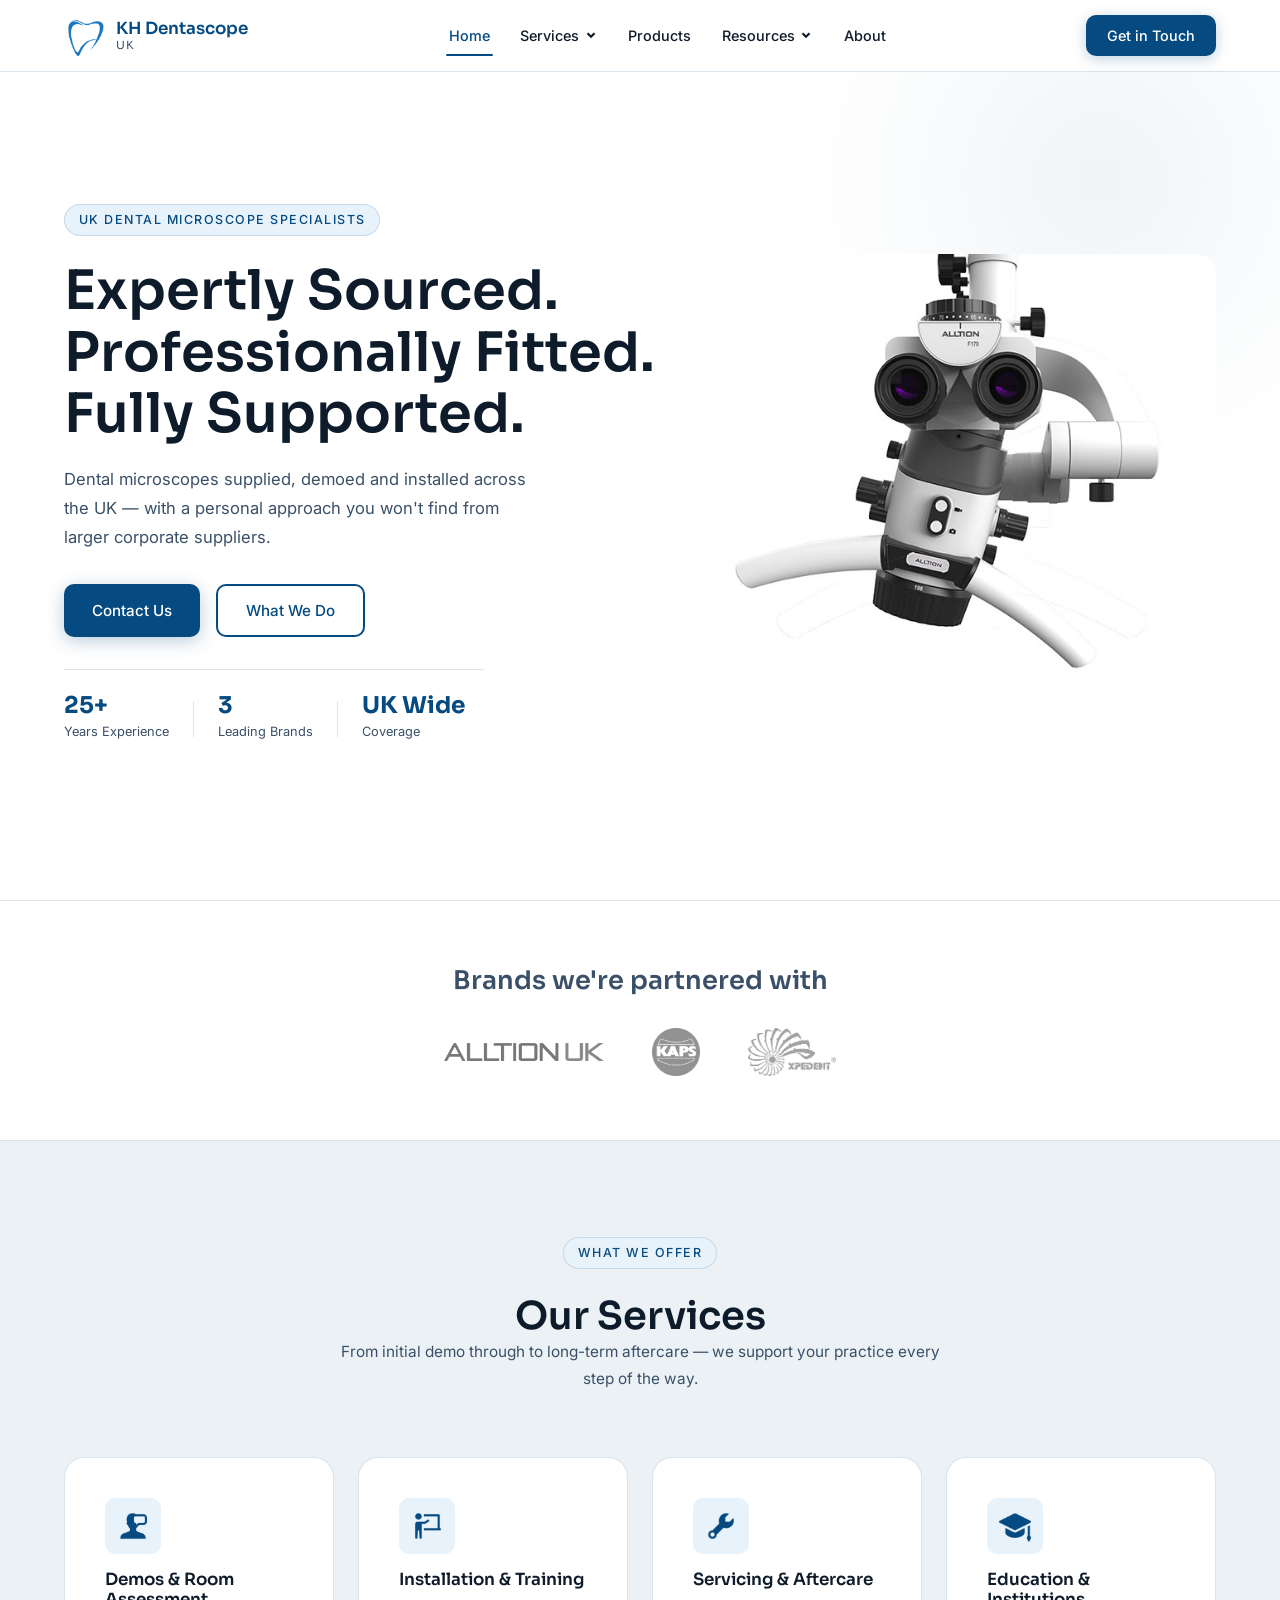
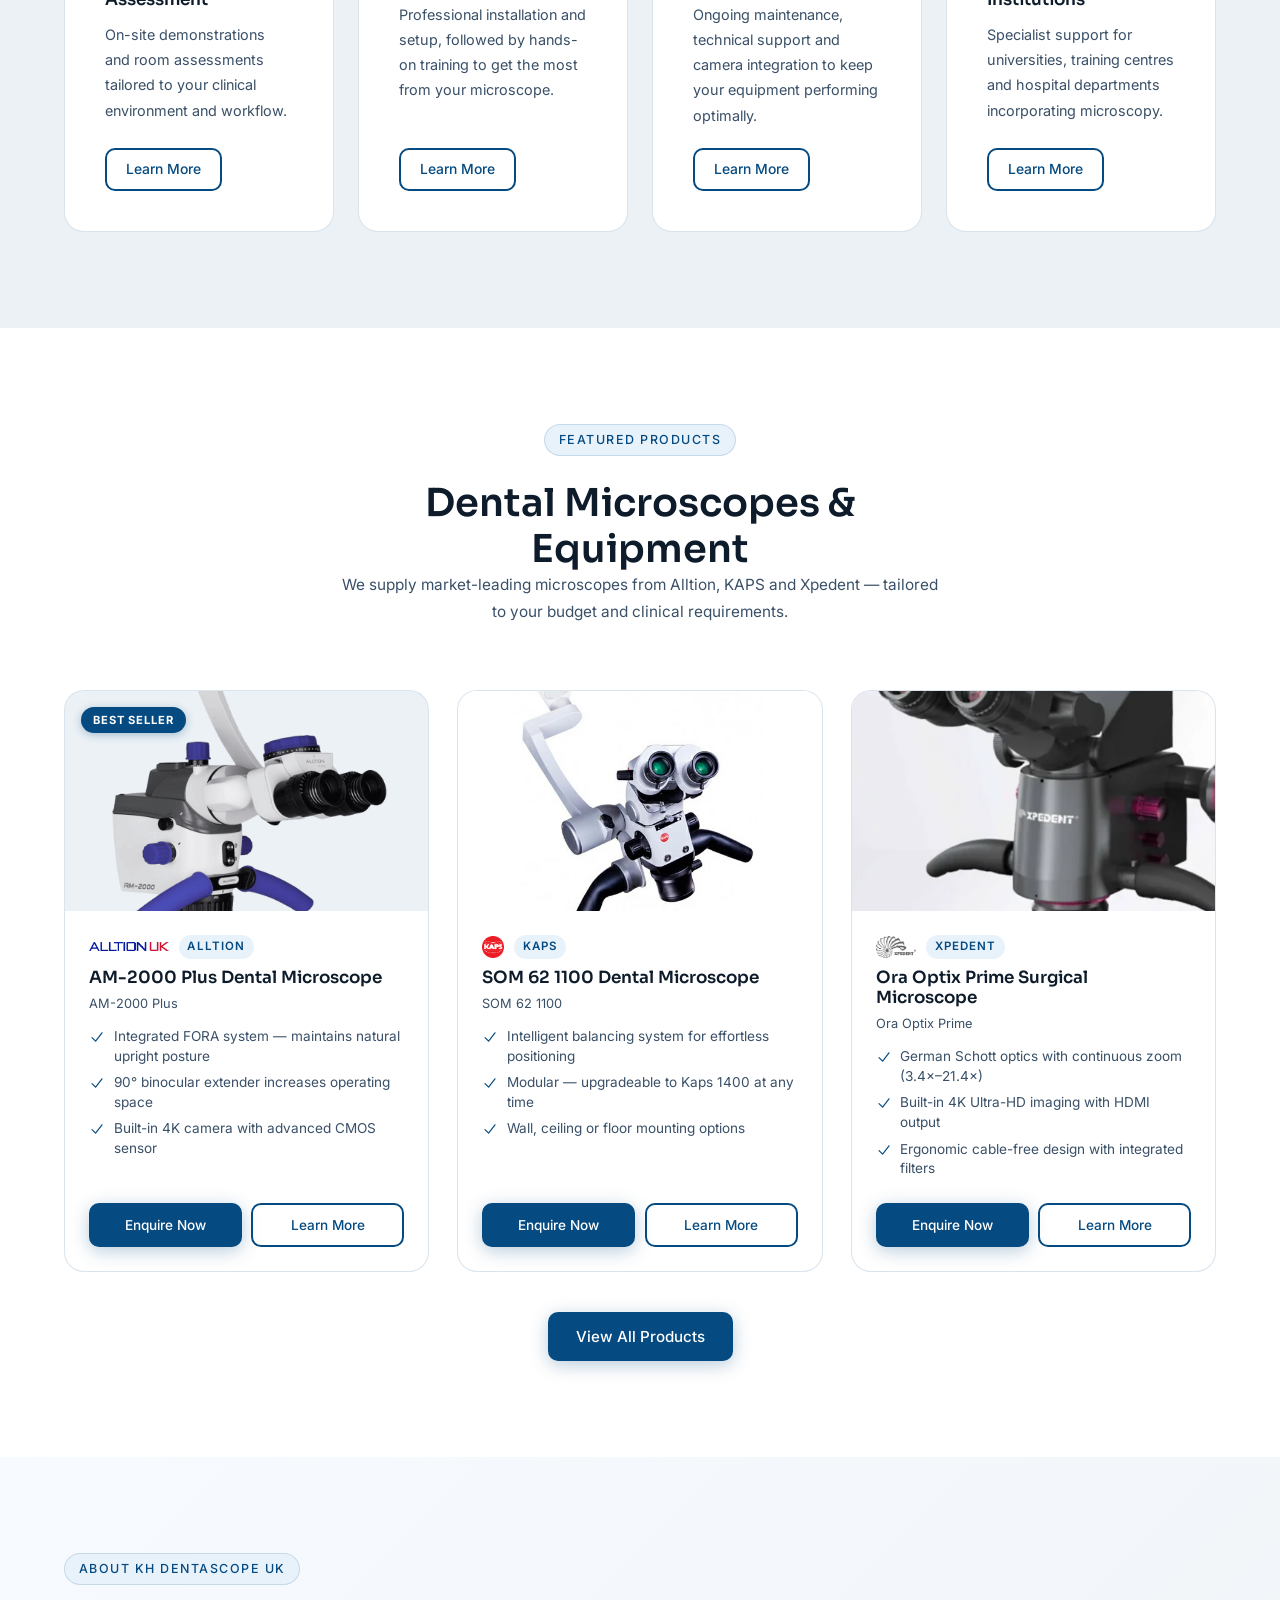
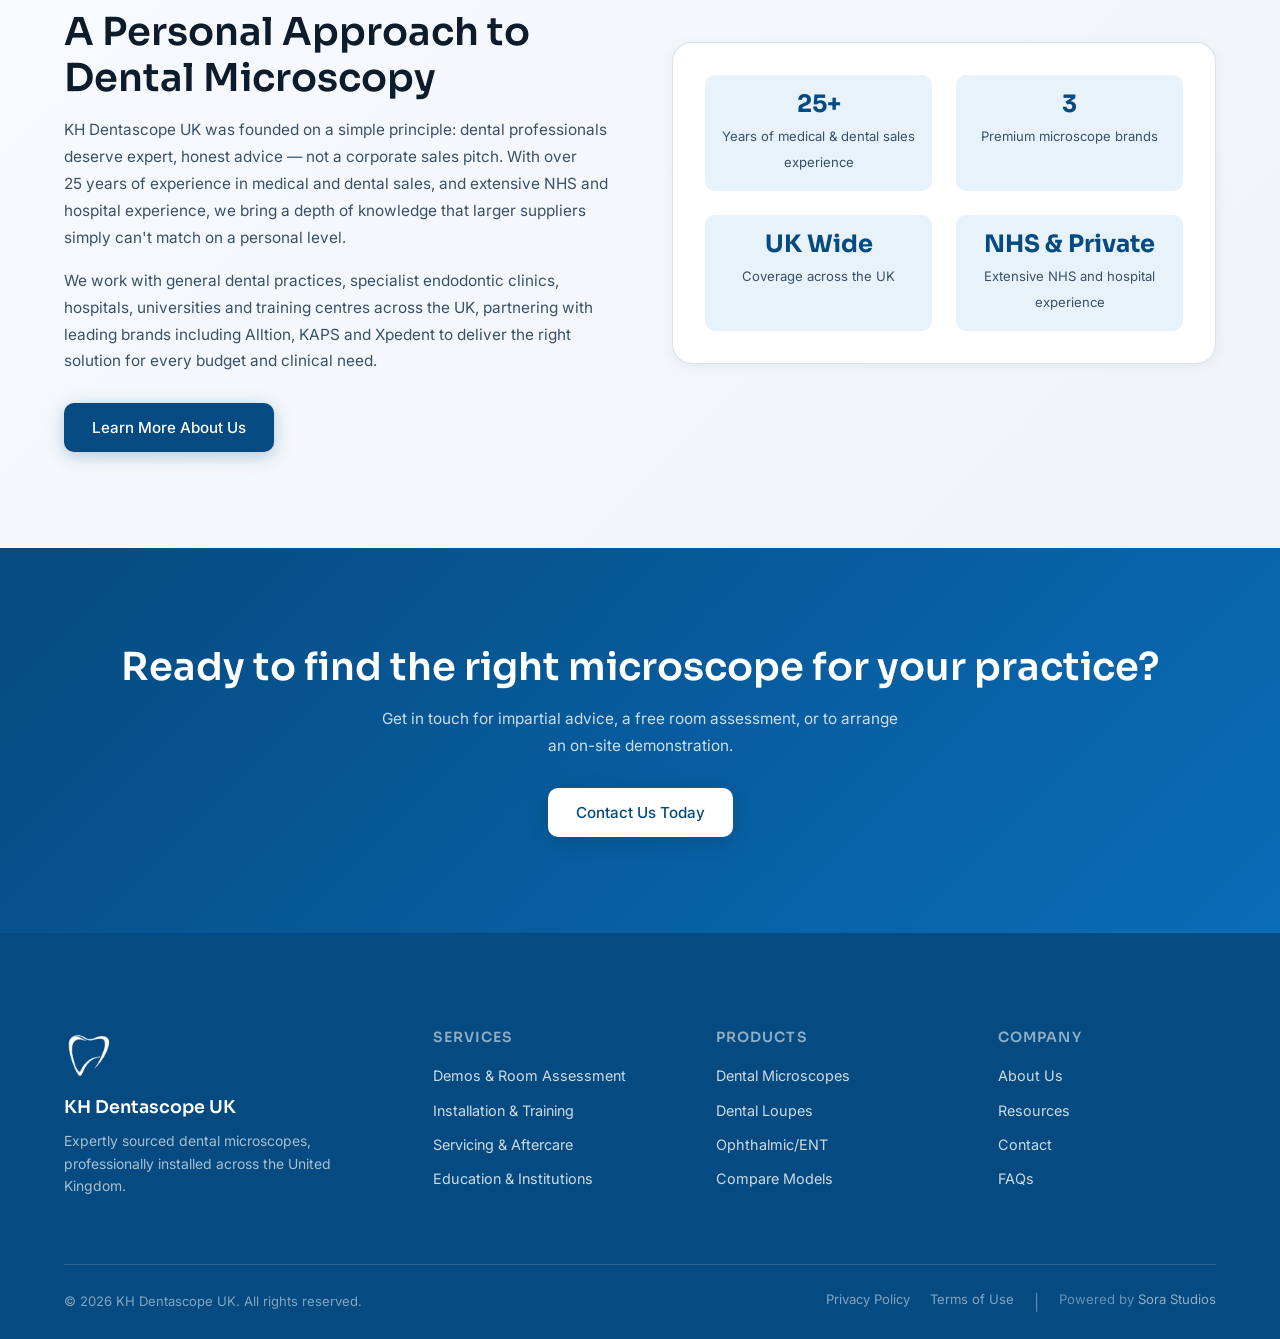
==== index.html @ 09d746b5 "same" ====
<!DOCTYPE html>
<html lang="en">
<head>
  <meta charset="UTF-8">
  <meta name="viewport" content="width=device-width, initial-scale=1.0">
  <title>KH Dentascope UK — Dental Microscope Specialists</title>
  <meta name="description" content="KH Dentascope UK supplies and installs dental microscopes across the UK. Expert sales, installation, training and aftercare for dental practices, hospitals and universities. 25+ years experience.">
  <meta name="keywords" content="dental microscope UK, dental microscope installation, Alltion microscope, Kaps microscope, Xpedent microscope, endodontic microscope, dental microscope supplier">
  <meta property="og:title" content="KH Dentascope UK — Dental Microscope Specialists">
  <meta property="og:description" content="Expertly sourced dental microscopes supplied, demoed and installed across the UK — with a personal approach you won't find from larger suppliers.">
  <meta property="og:type" content="website">
  <link rel="canonical" href="https://www.khdentascopeuk.co.uk/">
  <link rel="preconnect" href="https://fonts.googleapis.com">
  <link rel="preconnect" href="https://fonts.gstatic.com" crossorigin>
  <link rel="stylesheet" href="assets/css/global.css">
  <link rel="stylesheet" href="style.css">
  <!-- Structured Data -->
  <script type="application/ld+json">
  {
    "@context": "https://schema.org",
    "@type": "LocalBusiness",
    "name": "KH Dentascope UK",
    "description": "Dental microscope supplier and installer for dental practices, hospitals and universities across the UK.",
    "url": "https://www.khdentascopeuk.co.uk",
    "areaServed": "United Kingdom",
    "serviceType": ["Dental Equipment Sales", "Dental Microscope Installation", "Dental Equipment Training"]
  }
  </script>
</head>
<body>

  <!-- PRELOADER -->
  <div id="preloader" aria-hidden="true">
    <img src="Website Assets/tooth load screen.png"
         onerror="this.outerHTML='<div class=\'preloader-logo-fallback\'></div>'"
         class="preloader-logo" alt="Loading KH Dentascope UK">
    <span class="preloader-text">KH Dentascope UK</span>
  </div>

  <!-- NAV (built by JS) -->
  <header class="site-nav" id="site-nav" role="banner"></header>

  <main>

    <!-- ══ HERO ══════════════════════════════════════════════ -->
    <section class="hero" id="hero" aria-label="Hero">
      <div class="container hero-inner">

        <!-- Left: copy -->
        <div class="hero-copy fade-in">
          <span class="eyebrow">UK Dental Microscope Specialists</span>
          <h1 class="hero-h1">
            Expertly Sourced.<br>
            Professionally&nbsp;Fitted.<br>
            Fully Supported.
          </h1>
          <p class="hero-desc">
            Dental microscopes supplied, demoed and installed across the UK&nbsp;—
            with a personal approach you won't find from larger corporate suppliers.
          </p>
          <div class="hero-ctas">
            <a href="contact/index.html" class="btn btn-primary">Contact Us</a>
            <a href="#intro" class="btn btn-outline">What We Do</a>
          </div>
          <div class="hero-divider"></div>
          <ul class="hero-stats" aria-label="Key statistics">
            <li>
              <strong>25+</strong>
              <span>Years Experience</span>
            </li>
            <li class="stat-sep" aria-hidden="true"></li>
            <li>
              <strong>3</strong>
              <span>Leading Brands</span>
            </li>
            <li class="stat-sep" aria-hidden="true"></li>
            <li>
              <strong>UK Wide</strong>
              <span>Coverage</span>
            </li>
          </ul>
        </div>

        <!-- Right: image -->
        <div class="hero-image-wrap fade-in fade-in-delay-2">
          <img
          src="Website Assets/Products/am5000FORA1.jpg"
            onerror="this.parentElement.classList.add('hero-img-placeholder')"
            alt="Dental microscope installed in a dental surgery"
            class="hero-img"
            loading="eager">
        </div>

      </div>
    </section>

    <!-- ══ BRANDS ══════════════════════════════════════════════ -->
    <section class="brands-section section-pad-sm" aria-label="Brand partners">
      <div class="container text-center">
        <h2 class="brands-heading fade-in">Brands we're partnered with</h2>
        <div class="brands-logos fade-in fade-in-delay-1">
          <a href="https://www.alltion.uk/home" target="_blank" rel="noopener noreferrer">
            <img src="../Website Assets/Brand - Alltion UK.png"
                 onerror="this.parentElement.innerHTML+='<span class=\'brand-placeholder\'>Alltion UK</span>';this.style.display='none'"
                 alt="Alltion UK — dental microscope brand"
                 class="brand-logo">
          </a>
          <a href="https://kaps-international.com/en/" target="_blank" rel="noopener noreferrer">
            <img src="../Website Assets/Brand - KAPS.png"
                 onerror="this.parentElement.innerHTML+='<span class=\'brand-placeholder\'>KAPS</span>';this.style.display='none'"
                 alt="KAPS — dental microscope brand"
                 class="brand-logo">
          </a>
          <a href="https://www.xpedent.co.uk/" target="_blank" rel="noopener noreferrer">
            <img src="../Website Assets/Brand - Xpedent.png"
                 onerror="this.parentElement.innerHTML+='<span class=\'brand-placeholder\'>Xpedent</span>';this.style.display='none'"
                 alt="Xpedent — dental microscope brand"
                 class="brand-logo">
          </a>
        </div>
      </div>
    </section>

    <!-- ══ SERVICES ══════════════════════════════════════════ -->
    <section class="services-section section-pad" id="services" aria-labelledby="services-heading">
      <div class="container">
        <div class="text-center section-intro fade-in">
          <span class="eyebrow">What We Offer</span>
          <h2 id="services-heading">Our Services</h2>
          <p>From initial demo through to long-term aftercare — we support your practice every step of the way.</p>
        </div>
        <div class="services-grid">

          <div class="service-tile card fade-in fade-in-delay-1">
            <div class="service-icon-wrap">
              <img src="../Website Assets/Services Icon - Demos.png"
                   onerror="this.parentElement.innerHTML='<div class=\'icon-fallback\'>🔬</div>'"
                   alt="" aria-hidden="true" class="service-icon">
            </div>
            <h3>Demos &amp; Room Assessment</h3>
            <p>On-site demonstrations and room assessments tailored to your clinical environment and workflow.</p>
            <a href="services/index.html#demos" class="btn btn-outline btn-sm learn-more-link">Learn More</a>
          </div>

          <div class="service-tile card fade-in fade-in-delay-2">
            <div class="service-icon-wrap">
              <img src="../Website Assets/Services Icon - Training.png"
                   onerror="this.parentElement.innerHTML='<div class=\'icon-fallback\'>🎓</div>'"
                   alt="" aria-hidden="true" class="service-icon">
            </div>
            <h3>Installation &amp; Training</h3>
            <p>Professional installation and setup, followed by hands-on training to get the most from your microscope.</p>
            <a href="services/index.html#install" class="btn btn-outline btn-sm learn-more-link">Learn More</a>
          </div>

          <div class="service-tile card fade-in fade-in-delay-3">
            <div class="service-icon-wrap">
              <img src="../Website Assets/Services Icon - Servicing.png"
                   onerror="this.parentElement.innerHTML='<div class=\'icon-fallback\'>🔧</div>'"
                   alt="" aria-hidden="true" class="service-icon">
            </div>
            <h3>Servicing &amp; Aftercare</h3>
            <p>Ongoing maintenance, technical support and camera integration to keep your equipment performing optimally.</p>
            <a href="services/index.html#servicing" class="btn btn-outline btn-sm learn-more-link">Learn More</a>
          </div>

          <div class="service-tile card fade-in fade-in-delay-4">
            <div class="service-icon-wrap">
              <img src="../Website Assets/Services Icon - Education.png"
                   onerror="this.parentElement.innerHTML='<div class=\'icon-fallback\'>🏫</div>'"
                   alt="" aria-hidden="true" class="service-icon">
            </div>
            <h3>Education &amp; Institutions</h3>
            <p>Specialist support for universities, training centres and hospital departments incorporating microscopy.</p>
            <a href="services/index.html#education" class="btn btn-outline btn-sm learn-more-link">Learn More</a>
          </div>

        </div>
      </div>
    </section>

    <!-- ══ PRODUCTS SHOWCASE ══════════════════════════════════ -->
    <section class="products-section section-pad" id="products" aria-labelledby="products-heading">
      <div class="container">
        <div class="text-center section-intro fade-in">
          <span class="eyebrow">Featured Products</span>
          <h2 id="products-heading">Dental Microscopes &amp; Equipment</h2>
          <p>We supply market-leading microscopes from Alltion, KAPS and Xpedent — tailored to your budget and clinical requirements.</p>
        </div>
        <div class="products-grid">

          <article class="product-card fade-in fade-in-delay-1">
            <span class="product-card-badge">Best Seller</span>
            <div class="product-tile-img-wrap" style="height:220px;">
              <img src="../Website Assets/Products/am2000plus product image.png"
                   onerror="this.parentElement.innerHTML='<div class=\'product-tile-img-placeholder\'><span>Image Coming Soon</span></div>'"
                   alt="AM-2000 Plus Dental Microscope"
                   class="product-tile-img">
            </div>
            <div class="product-card-body">
              <div class="product-card-brand-row">
                <img src="../Website Assets/Brand - Alltion UK.png" onerror="this.style.display='none'" alt="Alltion UK" class="product-card-brand-logo">
                <span class="product-card-brand-badge">Alltion</span>
              </div>
              <h3>AM-2000 Plus Dental Microscope</h3>
              <span class="product-card-model">AM-2000 Plus</span>
              <ul class="product-card-features">
                <li>Integrated FORA system — maintains natural upright posture</li>
                <li>90° binocular extender increases operating space</li>
                <li>Built-in 4K camera with advanced CMOS sensor</li>
              </ul>
              <div class="product-card-ctas">
                <a href="contact/index.html?enquiry_type=product&message=I would like to know more information and pricing regarding AM-2000 Plus Dental Microscope" class="btn btn-primary btn-sm" style="justify-content:center;">Enquire Now</a>
                  <a href="products/index.html?open=am2000-plus" class="btn btn-outline btn-sm" style="justify-content:center;">Learn More</a>
              </div>
            </div>
          </article>

          <article class="product-card fade-in fade-in-delay-2">
            <div class="product-tile-img-wrap" style="height:220px;">
              <img src="../Website Assets/Products/KAPS SOM 621100 Product Image.jpg"
                   onerror="this.parentElement.innerHTML='<div class=\'product-tile-img-placeholder\'><span>Image Coming Soon</span></div>'"
                   alt="SOM 62 1100 Dental Microscope"
                   class="product-tile-img">
            </div>
            <div class="product-card-body">
              <div class="product-card-brand-row">
                <img src="../Website Assets/Brand - KAPS.png" onerror="this.style.display='none'" alt="Kaps" class="product-card-brand-logo">
                <span class="product-card-brand-badge">Kaps</span>
              </div>
              <h3>SOM 62 1100 Dental Microscope</h3>
              <span class="product-card-model">SOM 62 1100</span>
              <ul class="product-card-features">
                <li>Intelligent balancing system for effortless positioning</li>
                <li>Modular — upgradeable to Kaps 1400 at any time</li>
                <li>Wall, ceiling or floor mounting options</li>
              </ul>
              <div class="product-card-ctas">
                <a href="contact/index.html?enquiry_type=product&message=I would like to know more information and pricing regarding SOM 62 1100 Dental Microscope" class="btn btn-primary btn-sm" style="justify-content:center;">Enquire Now</a>
                <a href="products/index.html?open=kaps-som62-1100" class="btn btn-outline btn-sm" style="justify-content:center;">Learn More</a>
              </div>
            </div>
          </article>

          <article class="product-card fade-in fade-in-delay-3">
            <div class="product-tile-img-wrap" style="height:220px;">
              <img src="../Website Assets/Products/Ora Optix Prime prodcut Image.png" onerror="this.parentElement.innerHTML='<div class=\'product-tile-img-placeholder\'><span>Image Coming Soon</span></div>'" alt="Ora Optix Prime Surgical Microscope" class="product-tile-img">
            </div>
            <div class="product-card-body">
              <div class="product-card-brand-row">
                <img src="../Website Assets/Brand - Xpedent.png" onerror="this.style.display='none'" alt="Xpedent" class="product-card-brand-logo">
                <span class="product-card-brand-badge">Xpedent</span>
              </div>
              <h3>Ora Optix Prime Surgical Microscope</h3>
              <span class="product-card-model">Ora Optix Prime</span>
              <ul class="product-card-features">
                <li>German Schott optics with continuous zoom (3.4×–21.4×)</li>
                <li>Built-in 4K Ultra-HD imaging with HDMI output</li>
                <li>Ergonomic cable-free design with integrated filters</li>
              </ul>
              <div class="product-card-ctas">
                <a href="contact/index.html?enquiry_type=product&message=I would like to know more information and pricing regarding Ora Optix Prime Surgical Microscope" class="btn btn-primary btn-sm" style="justify-content:center;">Enquire Now</a>
                <a href="products/index.html?open=ora-optix-prime" class="btn btn-outline btn-sm" style="justify-content:center;">Learn More</a>
              </div>
            </div>
          </article>

        </div>
        <div class="text-center" style="margin-top:2.5rem;">
          <a href="products/index.html" class="btn btn-primary fade-in">View All Products</a>
        </div>
      </div>
    </section>

    <!-- ══ ABOUT INTRO ════════════════════════════════════════ -->
    <section class="about-section section-pad" id="intro" aria-labelledby="about-heading">
      <div class="container about-inner">
        <div class="about-copy fade-in">
          <span class="eyebrow">About KH Dentascope UK</span>
          <h2 id="about-heading">A Personal Approach to Dental Microscopy</h2>
          <p>
            KH Dentascope UK was founded on a simple principle: dental professionals deserve expert, honest advice — not a corporate sales pitch. With over 25&nbsp;years of experience in medical and dental sales, and extensive NHS and hospital experience, we bring a depth of knowledge that larger suppliers simply can't match on a personal level.
          </p>
          <p style="margin-top:1rem;">
            We work with general dental practices, specialist endodontic clinics, hospitals, universities and training centres across the UK, partnering with leading brands including Alltion, KAPS and Xpedent to deliver the right solution for every budget and clinical need.
          </p>
          <a href="about/index.html" class="btn btn-primary" style="margin-top:1.75rem;">Learn More About Us</a>
        </div>
        <div class="about-visual fade-in fade-in-delay-2">
          <div class="about-stats-block">
            <div class="about-stat">
              <strong>25+</strong>
              <span>Years of medical &amp; dental sales experience</span>
            </div>
            <div class="about-stat">
              <strong>3</strong>
              <span>Premium microscope brands</span>
            </div>
            <div class="about-stat">
              <strong>UK Wide</strong>
              <span>Coverage across the UK</span>
            </div>
            <div class="about-stat">
              <strong>NHS &amp; Private</strong>
              <span>Extensive NHS and hospital experience</span>
            </div>
          </div>
        </div>
      </div>
    </section>

    <!-- ══ CTA BANNER ════════════════════════════════════════ -->
    <section class="cta-banner section-pad" aria-label="Call to action">
      <div class="container text-center fade-in">
        <h2>Ready to find the right microscope for your practice?</h2>
        <p style="margin:1rem auto;max-width:520px;color:rgba(255,255,255,0.8);">
          Get in touch for impartial advice, a free room assessment, or to arrange an on-site demonstration.
        </p>
        <a href="contact/index.html" class="btn" style="background:#fff;color:var(--colour-primary);margin-top:0.75rem;box-shadow:0 4px 20px rgba(0,0,0,0.15);">
          Contact Us Today
        </a>
      </div>
    </section>

  </main>

  <!-- FOOTER (built by JS) -->
  <footer class="site-footer" id="site-footer" role="contentinfo"></footer>

  <script src="assets/js/global.js"></script>
  <script src="script.js"></script>
</body>
</html>
---- assets/css/global.css ----
/* ============================================================
   KH DENTASCOPE UK — GLOBAL STYLESHEET
   Edit variables here to update across ALL pages instantly
   ============================================================ */

/* ── GOOGLE FONTS ─────────────────────────────────────────── */
@import url('https://fonts.googleapis.com/css2?family=Sora:wght@400;600;700&family=Inter:wght@300;400;500;600&display=swap');

/* ── DESIGN TOKENS ────────────────────────────────────────── */
:root {
  /* Brand Colours */
  --colour-primary:        #054A80;
  --colour-primary-75:     rgba(5, 74, 128, 0.75);
  --colour-primary-20:     rgba(5, 74, 128, 0.20);
  --colour-secondary:      #41749D;
  --colour-secondary-20:   rgba(65, 116, 157, 0.20);
  --colour-bg-white:       #ffffff;
  --colour-bg-tinted:      rgba(65, 116, 157, 0.10);
  --colour-text-dark:      #0d1b2a;
  --colour-text-mid:       #3a5068;
  --colour-text-light:     #ffffff;
  --colour-border:         rgba(5, 74, 128, 0.15);
  --colour-accent:         #e8f2fb;

  /* Typography */
  --font-heading:          'Sora', sans-serif;
  --font-body:             'Inter', sans-serif;
  --fw-heading:            600;
  --fw-bold:               700;
  --fw-regular:            400;
  --fw-medium:             500;

  /* Spacing */
  --space-xs:   0.5rem;
  --space-sm:   1rem;
  --space-md:   1.5rem;
  --space-lg:   2.5rem;
  --space-xl:   4rem;
  --space-2xl:  6rem;

  /* Layout */
  --container-max:   1200px;
  --container-pad:   1.5rem;
  --nav-height:      72px;
  --border-radius:   10px;
  --border-radius-lg: 20px;
  --shadow-sm:       0 2px 12px rgba(5,74,128,0.08);
  --shadow-md:       0 6px 28px rgba(5,74,128,0.14);
  --shadow-lg:       0 16px 48px rgba(5,74,128,0.18);

  /* Transitions */
  --transition:       0.28s cubic-bezier(0.4,0,0.2,1);
  --transition-fast:  0.16s ease;

  /* ── NAV LABELS (change here → updates everywhere) ──────── */
  --nav-home:            "Home";
  --nav-services:        "Services";
  --nav-products:        "Products";
  --nav-resources:       "Resources";
  --nav-about:           "About";
  --nav-cta:             "Get in Touch";

  /* Services dropdown */
  --nav-s-demos:         "Demos & Room Assessment";
  --nav-s-install:       "Installation & Training";
  --nav-s-servicing:     "Servicing & Aftercare";
  --nav-s-education:     "Education & Institutions";

  /* Products dropdown */
  --nav-p-microscopes:   "Dental Microscopes";
  --nav-p-loupes:        "Dental Loupes";
  --nav-p-ophthalmic:    "Ophthalmic/ENT Microscopes";
  --nav-p-compare:       "Compare Models";

  /* Resources dropdown */
  --nav-r-brochures:     "Brochures & Spec Sheets";
  --nav-r-faqs:          "FAQs";
  --nav-r-guides:        "Guides";
}

/* ── RESET & BASE ─────────────────────────────────────────── */
*, *::before, *::after { box-sizing: border-box; margin: 0; padding: 0; }
html { scroll-behavior: smooth; font-size: 16px; }
body {
  font-family: var(--font-body);
  font-weight: var(--fw-regular);
  color: var(--colour-text-dark);
  background: var(--colour-bg-white);
  line-height: 1.65;
  -webkit-font-smoothing: antialiased;
}
img { max-width: 100%; height: auto; display: block; }
a { text-decoration: none; color: inherit; }
ul { list-style: none; }
button { cursor: pointer; border: none; background: none; font-family: inherit; }

/* ── TYPOGRAPHY ───────────────────────────────────────────── */
h1,h2,h3,h4,h5,h6 {
  font-family: var(--font-heading);
  font-weight: var(--fw-heading);
  line-height: 1.2;
  color: var(--colour-text-dark);
}
h1 { font-size: clamp(2rem, 4.5vw, 3.25rem); }
h2 { font-size: clamp(1.6rem, 3vw, 2.4rem); }
h3 { font-size: clamp(1.15rem, 2vw, 1.5rem); }
h4 { font-size: 1.1rem; }
p  { font-size: clamp(0.93rem, 1.2vw, 1.05rem); color: var(--colour-text-mid); line-height: 1.75; }

/* ── LAYOUT UTILS ─────────────────────────────────────────── */
.container {
  max-width: var(--container-max);
  margin: 0 auto;
  padding: 0 var(--container-pad);
}
.section-pad { padding: var(--space-2xl) 0; }
.section-pad-sm { padding: var(--space-xl) 0; }
.text-center { text-align: center; }
.eyebrow {
  display: inline-block;
  font-family: var(--font-body);
  font-weight: var(--fw-medium);
  font-size: 0.78rem;
  letter-spacing: 0.12em;
  text-transform: uppercase;
  color: var(--colour-primary);
  background: var(--colour-accent);
  border: 1px solid var(--colour-border);
  padding: 0.3rem 0.85rem;
  border-radius: 100px;
  margin-bottom: var(--space-md);
}
.section-intro {
  max-width: 600px;
  margin: 0 auto var(--space-xl);
}

/* ── BUTTONS ──────────────────────────────────────────────── */
.btn {
  display: inline-flex;
  align-items: center;
  gap: 0.5rem;
  font-family: var(--font-body);
  font-weight: var(--fw-medium);
  font-size: 0.95rem;
  padding: 0.75rem 1.75rem;
  border-radius: var(--border-radius);
  transition: var(--transition);
  text-decoration: none;
}
.btn-primary {
  background: var(--colour-primary);
  color: #fff;
  box-shadow: 0 4px 18px rgba(5,74,128,0.28);
}
.btn-primary:hover {
  background: #043d6b;
  transform: translateY(-2px);
  box-shadow: 0 8px 28px rgba(5,74,128,0.36);
}
.btn-outline {
  border: 2px solid var(--colour-primary);
  color: var(--colour-primary);
  background: transparent;
}
.btn-outline:hover {
  background: var(--colour-primary);
  color: #fff;
  transform: translateY(-2px);
}
.btn-sm {
  font-size: 0.87rem;
  padding: 0.5rem 1.2rem;
}

/* ── DIVIDER ──────────────────────────────────────────────── */
.divider {
  height: 1px;
  background: var(--colour-border);
  margin: var(--space-md) 0;
}

/* ── PRELOADER ────────────────────────────────────────────── */
#preloader {
  position: fixed;
  inset: 0;
  background: var(--colour-bg-white);
  display: flex;
  flex-direction: column;
  align-items: center;
  justify-content: center;
  z-index: 9999;
  transition: opacity 0.5s ease, visibility 0.5s ease;
}
#preloader.hidden { opacity: 0; visibility: hidden; pointer-events: none; }
.preloader-logo {
  width: 100px;
  height: 100px;
  animation: preloaderPulse 1s ease-in-out infinite alternate;
}
.preloader-text {
  margin-top: 1rem;
  font-family: var(--font-heading);
  font-weight: var(--fw-heading);
  font-size: 1.1rem;
  color: var(--colour-primary);
  letter-spacing: 0.05em;
}
@keyframes preloaderPulse {
  from { transform: scale(0.92); opacity: 0.7; }
  to   { transform: scale(1.05); opacity: 1; }
}

/* ── NAVIGATION ───────────────────────────────────────────── */
.site-nav {
  position: fixed;
  top: 0; left: 0; right: 0;
  height: var(--nav-height);
  background: rgba(255,255,255,0.97);
  backdrop-filter: blur(12px);
  border-bottom: 1px solid var(--colour-border);
  z-index: 1000;
  transition: box-shadow var(--transition);
}
.site-nav.scrolled { box-shadow: var(--shadow-md); }
.nav-inner {
  display: flex;
  align-items: center;
  justify-content: space-between;
  height: 100%;
  max-width: var(--container-max);
  margin: 0 auto;
  padding: 0 var(--container-pad);
}
.nav-logo {
  display: flex;
  align-items: center;
  gap: 0.65rem;
  text-decoration: none;
}
.nav-logo img {
  height: 42px;
  width: auto;
}
.nav-logo-text {
  font-family: var(--font-heading);
  font-weight: var(--fw-heading);
  font-size: 1.05rem;
  color: var(--colour-primary);
  line-height: 1.2;
}
.nav-logo-text span {
  display: block;
  font-size: 0.7rem;
  font-weight: var(--fw-regular);
  color: var(--colour-text-mid);
  letter-spacing: 0.08em;
  text-transform: uppercase;
}
.nav-menu {
  display: flex;
  align-items: center;
  gap: var(--space-md);
}
.nav-item {
  position: relative;
}
.nav-link {
  font-family: var(--font-body);
  font-weight: var(--fw-medium);
  font-size: 0.9rem;
  color: var(--colour-text-dark);
  padding: 0.4rem 0.2rem;
  display: flex;
  align-items: center;
  gap: 0.3rem;
  transition: color var(--transition-fast);
  cursor: pointer;
  white-space: nowrap;
}
.nav-link:hover, .nav-link.active { color: var(--colour-primary); }
.nav-link svg { width: 14px; height: 14px; transition: transform var(--transition-fast); }
.nav-item:hover .nav-link svg { transform: rotate(180deg); }
.nav-link::after {
  content: '';
  position: absolute;
  bottom: -2px; left: 0;
  height: 2px; width: 0;
  background: var(--colour-primary);
  transition: width var(--transition);
  border-radius: 2px;
}
.nav-link:hover::after, .nav-link.active::after { width: 100%; }

/* Dropdown */
.nav-dropdown {
  position: absolute;
  top: 100%;
  left: 50%;
  transform: translateX(-50%) translateY(-8px);
  background: #fff;
  border: 1px solid var(--colour-border);
  border-radius: var(--border-radius);
  box-shadow: var(--shadow-lg);
  min-width: 230px;
  padding: 0.5rem 0;
  margin-top: 8px;
  opacity: 0;
  visibility: hidden;
  transition: opacity var(--transition), transform var(--transition), visibility var(--transition);
  pointer-events: none;
}
.nav-item::after {
  content: '';
  position: absolute;
  bottom: -8px;
  left: 0;
  right: 0;
  height: 8px;
}
.nav-item:hover .nav-dropdown,
.nav-item:focus-within .nav-dropdown {
  opacity: 1;
  visibility: visible;
  transform: translateX(-50%) translateY(0);
  pointer-events: auto;
}
.nav-dropdown a {
  display: block;
  padding: 0.6rem 1.2rem;
  font-size: 0.88rem;
  color: var(--colour-text-dark);
  font-weight: var(--fw-regular);
  transition: background var(--transition-fast), color var(--transition-fast);
  white-space: nowrap;
}
.nav-dropdown a:hover {
  background: var(--colour-accent);
  color: var(--colour-primary);
}

/* Nav CTA */
.nav-cta {
  background: var(--colour-primary);
  color: #fff !important;
  padding: 0.55rem 1.3rem;
  border-radius: var(--border-radius);
  font-size: 0.9rem;
  font-weight: var(--fw-medium);
  transition: var(--transition);
  box-shadow: 0 3px 14px rgba(5,74,128,0.25);
}
.nav-cta:hover {
  background: #043d6b;
  transform: translateY(-1px);
  box-shadow: 0 6px 22px rgba(5,74,128,0.32);
  color: #fff !important;
}
.nav-cta::after { display: none !important; }

/* Hamburger */
.nav-hamburger {
  display: none;
  flex-direction: column;
  gap: 5px;
  padding: 0.4rem;
  cursor: pointer;
}
.nav-hamburger span {
  display: block;
  height: 2px;
  width: 24px;
  background: var(--colour-primary);
  border-radius: 2px;
  transition: var(--transition);
}
.nav-hamburger.open span:nth-child(1) { transform: translateY(7px) rotate(45deg); }
.nav-hamburger.open span:nth-child(2) { opacity: 0; }
.nav-hamburger.open span:nth-child(3) { transform: translateY(-7px) rotate(-45deg); }

/* Mobile nav */
.nav-mobile-overlay {
  display: none;
  position: fixed;
  top: var(--nav-height); left: 0; right: 0; bottom: 0;
  background: rgba(0,0,0,0.35);
  z-index: 998;
}
.nav-mobile-overlay.open { display: block; }
.nav-mobile-drawer {
  display: none;
  position: fixed;
  top: var(--nav-height); right: 0;
  width: min(320px, 90vw);
  height: calc(100vh - var(--nav-height));
  background: #fff;
  box-shadow: var(--shadow-lg);
  overflow-y: auto;
  z-index: 999;
  padding: 1.5rem 0 2rem;
  transform: translateX(100%);
  transition: transform 0.35s cubic-bezier(0.4,0,0.2,1);
}
.nav-mobile-drawer.open { display: block; transform: translateX(0); }
.mobile-nav-link {
  display: block;
  padding: 0.75rem 1.5rem;
  font-size: 0.95rem;
  font-weight: var(--fw-medium);
  color: var(--colour-text-dark);
  border-bottom: 1px solid rgba(5,74,128,0.08);
  transition: color var(--transition-fast), background var(--transition-fast);
}
.mobile-nav-link:hover { color: var(--colour-primary); background: var(--colour-accent); }
.mobile-nav-section { padding: 0.4rem 1.5rem 0.2rem; }
.mobile-nav-section-label {
  font-size: 0.7rem;
  font-weight: 600;
  letter-spacing: 0.12em;
  text-transform: uppercase;
  color: var(--colour-secondary);
  display: block;
  margin-bottom: 0.3rem;
}
.mobile-nav-sub a {
  display: block;
  padding: 0.5rem 1.5rem 0.5rem 2rem;
  font-size: 0.88rem;
  color: var(--colour-text-mid);
  border-bottom: 1px solid rgba(5,74,128,0.05);
  transition: color var(--transition-fast);
}
.mobile-nav-sub a:hover { color: var(--colour-primary); }
.mobile-nav-cta {
  margin: 1.25rem 1.5rem 0;
  display: block;
  text-align: center;
}

/* ── FOOTER ───────────────────────────────────────────────── */
.site-footer {
  background: var(--colour-primary);
  color: rgba(255,255,255,0.85);
  padding: var(--space-2xl) 0 var(--space-md);
}
.footer-grid {
  display: grid;
  grid-template-columns: 1.4fr 1fr 1fr 1fr;
  gap: var(--space-xl);
  padding-bottom: var(--space-xl);
  border-bottom: 1px solid rgba(255,255,255,0.15);
}
.footer-brand-logo {
  height: 48px;
  width: auto;
  margin-bottom: var(--space-sm);
  filter: brightness(0) invert(1);
}
.footer-brand-name {
  font-family: var(--font-heading);
  font-weight: var(--fw-heading);
  font-size: 1.1rem;
  color: #fff;
  margin-bottom: 0.5rem;
}
.footer-brand-tagline {
  font-size: 0.87rem;
  color: rgba(255,255,255,0.65);
  line-height: 1.6;
}
.footer-col h4 {
  font-family: var(--font-heading);
  font-weight: var(--fw-heading);
  font-size: 0.88rem;
  letter-spacing: 0.08em;
  text-transform: uppercase;
  color: rgba(255,255,255,0.55);
  margin-bottom: 1rem;
}
.footer-col ul li { margin-bottom: 0.5rem; }
.footer-col ul li a {
  font-size: 0.9rem;
  color: rgba(255,255,255,0.8);
  transition: color var(--transition-fast);
}
.footer-col ul li a:hover { color: #fff; }
.footer-bottom {
  display: flex;
  align-items: center;
  justify-content: space-between;
  padding-top: var(--space-md);
  flex-wrap: wrap;
  gap: 0.75rem;
}
.footer-copy {
  font-size: 0.82rem;
  color: rgba(255,255,255,0.5);
}
.footer-legal {
  display: flex;
  gap: 1.25rem;
}
.footer-legal a {
  font-size: 0.82rem;
  color: rgba(255,255,255,0.5);
  transition: color var(--transition-fast);
}
.footer-legal a:hover { color: rgba(255,255,255,0.85); }

/* ── PAGE HEADER ──────────────────────────────────────────── */
.page-header {
  padding: calc(var(--nav-height) + var(--space-xl)) 0 var(--space-xl);
  background: linear-gradient(135deg, var(--colour-primary) 0%, #0a6db8 100%);
  color: #fff;
  text-align: center;
}
.page-header .eyebrow {
  background: rgba(255,255,255,0.18);
  border-color: rgba(255,255,255,0.3);
  color: rgba(255,255,255,0.9);
}
.page-header h1 { color: #fff; margin-bottom: 0.75rem; }
.page-header p { color: rgba(255,255,255,0.75); max-width: 580px; margin: 0 auto; }

/* ── PAGE BODY OFFSET ─────────────────────────────────────── */
.page-content { padding-top: var(--nav-height); }

/* ── CARDS ────────────────────────────────────────────────── */
.card {
  background: #fff;
  border: 1px solid var(--colour-border);
  border-radius: var(--border-radius-lg);
  padding: var(--space-lg);
  transition: transform var(--transition), box-shadow var(--transition);
}
.card:hover {
  transform: translateY(-6px);
  box-shadow: var(--shadow-md);
}

/* ── FADE-IN ANIMATION (triggered by JS) ─────────────────── */
.fade-in { opacity: 0; transform: translateY(24px); transition: opacity 0.6s ease, transform 0.6s ease; }
.fade-in.visible { opacity: 1; transform: translateY(0); }
.fade-in-delay-1 { transition-delay: 0.1s; }
.fade-in-delay-2 { transition-delay: 0.2s; }
.fade-in-delay-3 { transition-delay: 0.3s; }
.fade-in-delay-4 { transition-delay: 0.4s; }

/* ── PLACEHOLDER IMAGES ───────────────────────────────────── */
.img-placeholder {
  background: var(--colour-bg-tinted);
  border: 2px dashed var(--colour-border);
  display: flex;
  align-items: center;
  justify-content: center;
  font-size: 0.8rem;
  font-family: var(--font-body);
  color: var(--colour-text-mid);
  border-radius: var(--border-radius);
}

/* ── RESPONSIVE ───────────────────────────────────────────── */
@media (max-width: 1024px) {
  .footer-grid { grid-template-columns: 1fr 1fr; gap: var(--space-lg); }
}
@media (max-width: 768px) {
  .nav-menu { display: none; }
  .nav-hamburger { display: flex; }
  .footer-grid { grid-template-columns: 1fr; gap: var(--space-lg); }
  .footer-bottom { flex-direction: column; text-align: center; }
}
---- style.css ----
/* ============================================================
   KH DENTASCOPE UK — HOME PAGE STYLES
   ============================================================ */

/* ── HERO ──────────────────────────────────────────────────── */
.hero {
  min-height: 100svh;
  display: flex;
  align-items: center;
  padding-top: var(--nav-height);
  background: transparent;
  overflow: hidden;
  position: relative;
}
.hero::before {
  content: '';
  position: absolute;
  top: -120px; right: -120px;
  width: 600px; height: 600px;
  background: radial-gradient(circle, rgba(5,74,128,0.06) 0%, transparent 70%);
  pointer-events: none;
}
.hero-inner {
  display: grid;
  grid-template-columns: 1fr 1fr;
  gap: var(--space-xl);
  align-items: center;
  padding-top: var(--space-lg);
  padding-bottom: var(--space-xl);
}
.hero-copy { z-index: 1; }
.hero-h1 {
  margin-bottom: 1.25rem;
  font-size: clamp(2.2rem, 4.5vw, 3.4rem);
  line-height: 1.13;
  color: var(--colour-text-dark);
}
.hero-desc {
  font-size: clamp(1rem, 1.3vw, 1.12rem);
  color: var(--colour-text-mid);
  max-width: 480px;
  margin-bottom: 2rem;
}
.hero-ctas {
  display: flex;
  gap: 1rem;
  flex-wrap: wrap;
  margin-bottom: 2rem;
}
.hero-divider {
  height: 1px;
  background: var(--colour-border);
  margin-bottom: 1.5rem;
  max-width: 420px;
}
.hero-stats {
  display: flex;
  align-items: center;
  gap: 1.5rem;
  flex-wrap: wrap;
}
.hero-stats li { text-align: left; }
.hero-stats strong {
  display: block;
  font-family: var(--font-heading);
  font-weight: var(--fw-bold);
  font-size: 1.45rem;
  color: var(--colour-primary);
  line-height: 1;
}
.hero-stats span {
  font-size: 0.8rem;
  color: var(--colour-text-mid);
}
.stat-sep {
  width: 1px;
  height: 36px;
  background: var(--colour-border);
}

/* Hero image */
.hero-image-wrap {
  position: relative;
  border-radius: var(--border-radius-lg);
  overflow: hidden;
  background: transparent;
}
.hero-img {
  width: 100%;
  height: 100%;
  object-fit: contain;
  border-radius: 0;
  display: block;
  min-height: 440px;
  mix-blend-mode: multiply;
}
.hero-img-placeholder {
  min-height: 440px;
  border-radius: var(--border-radius-lg);
  border-bottom-left-radius: 140px;
  background: var(--colour-bg-tinted);
  border: 2px dashed var(--colour-border);
  display: flex;
  align-items: center;
  justify-content: center;
}
.hero-img-placeholder::after {
  content: 'Hero Image';
  font-family: var(--font-body);
  font-size: 0.9rem;
  color: var(--colour-text-mid);
}

/* ── BRANDS ────────────────────────────────────────────────── */
.brands-section {
  background: var(--colour-bg-white);
  border-top: 1px solid var(--colour-border);
  border-bottom: 1px solid var(--colour-border);
}
.brands-heading {
  font-size: clamp(1.2rem, 2vw, 1.6rem);
  margin-bottom: 2rem;
  color: var(--colour-text-mid);
  font-weight: var(--fw-heading);
}
.brands-logos {
  display: flex;
  align-items: center;
  justify-content: center;
  gap: 3rem;
  flex-wrap: wrap;
}
.brand-logo {
  height: 48px;
  width: auto;
  max-width: 160px;
  object-fit: contain;
  filter: grayscale(1) opacity(0.6);
  transition: filter var(--transition);
}
.brand-logo:hover { filter: grayscale(0) opacity(1); }
.brand-placeholder {
  font-family: var(--font-heading);
  font-weight: var(--fw-heading);
  font-size: 1.2rem;
  color: var(--colour-primary-75);
  border: 2px dashed var(--colour-border);
  padding: 0.6rem 2rem;
  border-radius: var(--border-radius);
}

/* ── SERVICES ───────────────────────────────────────────────── */
.services-section { background: var(--colour-bg-tinted); }
.services-grid {
  display: grid;
  grid-template-columns: repeat(4, 1fr);
  gap: 1.5rem;
}
.service-tile {
  display: flex;
  flex-direction: column;
  gap: 0.75rem;
  text-align: left;
}
.service-icon-wrap {
  width: 56px; height: 56px;
  background: var(--colour-accent);
  border-radius: var(--border-radius);
  display: flex;
  align-items: center;
  justify-content: center;
  margin-bottom: 0.25rem;
}
.service-icon {
  width: 32px; height: 32px;
  object-fit: contain;
}
.icon-fallback { font-size: 1.6rem; }
.service-tile h3 { font-size: 1.05rem; }
.service-tile p { font-size: 0.9rem; flex: 1; }
.learn-more-link { margin-top: 0.5rem; align-self: flex-start; }

/* ── PRODUCTS ───────────────────────────────────────────────── */
.products-section { background: var(--colour-bg-white); }
.products-grid {
  display: grid;
  grid-template-columns: repeat(3, 1fr);
  gap: 1.75rem;
  align-items: stretch;
}
.product-card {
  border: 1px solid var(--colour-border);
  border-radius: var(--border-radius-lg);
  overflow: hidden;
  background: #fff;
  transition: transform var(--transition), box-shadow var(--transition);
  display: flex;
  flex-direction: column;
  position: relative;
}
.product-card:hover {
  transform: translateY(-5px);
  box-shadow: var(--shadow-md);
}
.product-card-badge {
  position: absolute;
  top: 1rem; left: 1rem;
  font-size: 0.7rem;
  font-weight: 700;
  letter-spacing: 0.08em;
  text-transform: uppercase;
  background: var(--colour-primary);
  color: #fff;
  padding: 0.25rem 0.75rem;
  border-radius: 100px;
  z-index: 2;
  box-shadow: 0 2px 8px rgba(5,74,128,0.3);
}
.product-tile-img-wrap {
  width: 100%;
  height: 220px;
  overflow: hidden;
  background: var(--colour-bg-tinted);
  flex-shrink: 0;
}
.product-tile-img {
  width: 100%;
  height: 100%;
  object-fit: cover;
  display: block;
}
.product-tile-img-placeholder {
  width: 100%;
  height: 220px;
  display: flex;
  align-items: center;
  justify-content: center;
  font-size: 0.82rem;
  color: var(--colour-text-mid);
  background: var(--colour-bg-tinted);
  border-bottom: 2px dashed var(--colour-border);
}
.product-card-body {
  padding: 1.5rem;
  display: flex;
  flex-direction: column;
  gap: 0.5rem;
  flex: 1;
}
.product-card-brand-row {
  display: flex;
  align-items: center;
  gap: 0.6rem;
  margin-bottom: 0.1rem;
}
.product-card-brand-row img {
  height: 22px;
  width: auto;
  max-width: 80px;
  object-fit: contain;
}
.product-card-brand-badge {
  font-size: 0.72rem;
  font-weight: 600;
  letter-spacing: 0.1em;
  text-transform: uppercase;
  color: var(--colour-primary);
  background: var(--colour-accent);
  padding: 0.15rem 0.55rem;
  border-radius: 100px;
}
.product-card h3 {
  font-size: 1.05rem;
  margin-bottom: 0;
}
.product-card-model {
  font-size: 0.8rem;
  color: var(--colour-text-mid);
  margin-top: -0.2rem;
}
.product-card-features {
  list-style: none;
  display: flex;
  flex-direction: column;
  gap: 0.42rem;
  margin: 0.3rem 0 0.5rem;
  flex: 1;
  padding: 0;
}
.product-card-features li {
  display: flex;
  align-items: flex-start;
  gap: 0.55rem;
  font-size: 0.85rem;
  color: var(--colour-text-mid);
  line-height: 1.45;
}
.product-card-features li::before {
  content: '';
  display: block;
  width: 16px;
  height: 16px;
  min-width: 16px;
  background: var(--colour-primary);
  mask-image: url("data:image/svg+xml,%3Csvg xmlns='http://www.w3.org/2000/svg' viewBox='0 0 20 20' fill='currentColor'%3E%3Cpath fill-rule='evenodd' d='M16.704 4.153a.75.75 0 01.143 1.052l-8 10.5a.75.75 0 01-1.127.075l-4.5-4.5a.75.75 0 011.06-1.06l3.894 3.893 7.48-9.817a.75.75 0 011.05-.143z' clip-rule='evenodd'/%3E%3C/svg%3E");
  mask-size: contain;
  mask-repeat: no-repeat;
  margin-top: 2px;
}
.product-card-ctas {
  display: grid;
  grid-template-columns: 1fr 1fr;
  gap: 0.6rem;
  margin-top: 0.5rem;
}
.product-card-ctas .btn {
  font-size: 0.85rem;
  padding: 0.55rem 0.75rem;
  justify-content: center;
  text-align: center;
}

/* ── ABOUT ──────────────────────────────────────────────────── */
.about-section {
  background: linear-gradient(135deg, #f7fbff 0%, rgba(65,116,157,0.08) 100%);
}
.about-inner {
  display: grid;
  grid-template-columns: 1fr 1fr;
  gap: var(--space-xl);
  align-items: center;
}
.about-copy h2 { margin-bottom: 1rem; }
.about-stats-block {
  background: #fff;
  border: 1px solid var(--colour-border);
  border-radius: var(--border-radius-lg);
  padding: 2rem;
  box-shadow: var(--shadow-sm);
  display: grid;
  grid-template-columns: 1fr 1fr;
  gap: 1.5rem;
}
.about-stat {
  padding: 1rem;
  background: var(--colour-accent);
  border-radius: var(--border-radius);
  text-align: center;
}
.about-stat strong {
  display: block;
  font-family: var(--font-heading);
  font-weight: var(--fw-bold);
  font-size: 1.5rem;
  color: var(--colour-primary);
  line-height: 1.1;
  margin-bottom: 0.3rem;
}
.about-stat span { font-size: 0.82rem; color: var(--colour-text-mid); }

/* ── CTA BANNER ─────────────────────────────────────────────── */
.cta-banner {
  background: linear-gradient(135deg, var(--colour-primary) 0%, #0a6db8 100%);
  color: #fff;
}
.cta-banner h2 { color: #fff; }

/* ── RESPONSIVE ─────────────────────────────────────────────── */
@media (max-width: 1024px) {
  .services-grid { grid-template-columns: repeat(2, 1fr); }
  .products-grid { grid-template-columns: repeat(2, 1fr); }
}
@media (max-width: 768px) {
  .hero-inner { grid-template-columns: 1fr; }
  .hero-image-wrap { order: -1; max-height: 320px; }
  .hero-img { min-height: 260px; border-bottom-left-radius: 80px; }
  .about-inner { grid-template-columns: 1fr; }
  .about-stats-block { grid-template-columns: 1fr 1fr; }
}
@media (max-width: 540px) {
  .services-grid { grid-template-columns: 1fr; }
  .products-grid { grid-template-columns: 1fr; }
  .hero-ctas { flex-direction: column; }
  .brands-logos { gap: 1.5rem; }
  .about-stats-block { grid-template-columns: 1fr; }
  .hero-stats { gap: 1rem; }
}
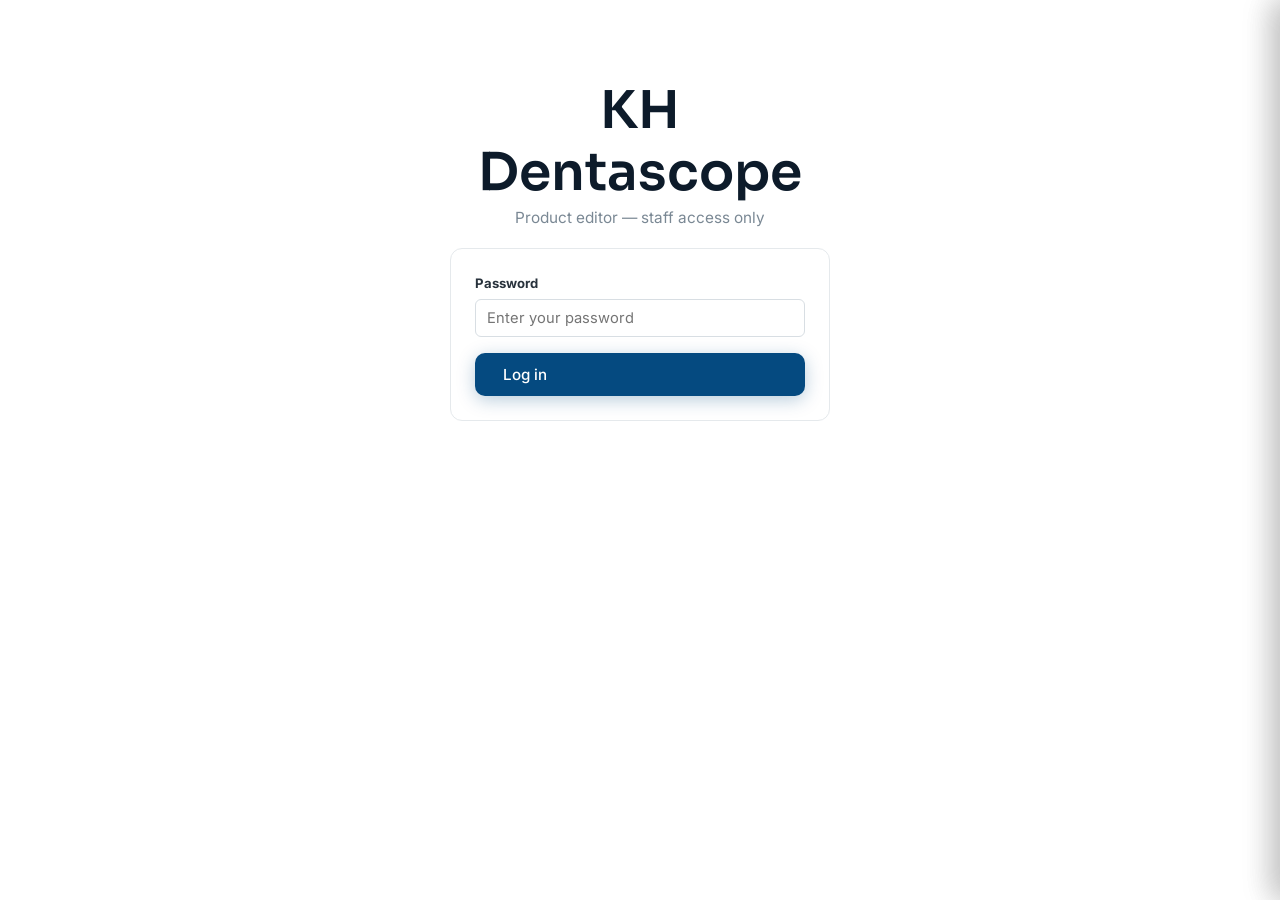
==== commit b583b216: "Add files via upload" ====
--- a/index.html
+++ b/index.html
@@ -1,333 +1,957 @@
 <!DOCTYPE html>
 <html lang="en">
 <head>
-  <meta charset="UTF-8">
-  <meta name="viewport" content="width=device-width, initial-scale=1.0">
-  <title>KH Dentascope UK — Dental Microscope Specialists</title>
-  <meta name="description" content="KH Dentascope UK supplies and installs dental microscopes across the UK. Expert sales, installation, training and aftercare for dental practices, hospitals and universities. 25+ years experience.">
-  <meta name="keywords" content="dental microscope UK, dental microscope installation, Alltion microscope, Kaps microscope, Xpedent microscope, endodontic microscope, dental microscope supplier">
-  <meta property="og:title" content="KH Dentascope UK — Dental Microscope Specialists">
-  <meta property="og:description" content="Expertly sourced dental microscopes supplied, demoed and installed across the UK — with a personal approach you won't find from larger suppliers.">
-  <meta property="og:type" content="website">
-  <link rel="canonical" href="https://www.khdentascopeuk.co.uk/">
-  <link rel="preconnect" href="https://fonts.googleapis.com">
-  <link rel="preconnect" href="https://fonts.gstatic.com" crossorigin>
-  <link rel="stylesheet" href="assets/css/global.css">
-  <link rel="stylesheet" href="style.css">
-  <!-- Structured Data -->
-  <script type="application/ld+json">
-  {
-    "@context": "https://schema.org",
-    "@type": "LocalBusiness",
-    "name": "KH Dentascope UK",
-    "description": "Dental microscope supplier and installer for dental practices, hospitals and universities across the UK.",
-    "url": "https://www.khdentascopeuk.co.uk",
-    "areaServed": "United Kingdom",
-    "serviceType": ["Dental Equipment Sales", "Dental Microscope Installation", "Dental Equipment Training"]
-  }
-  </script>
+<meta charset="UTF-8">
+<meta name="viewport" content="width=device-width, initial-scale=1.0">
+<title>Edit Products — KH Dentascope UK</title>
+<meta name="robots" content="noindex, nofollow">
+<link rel="preconnect" href="https://fonts.googleapis.com">
+<link rel="preconnect" href="https://fonts.gstatic.com" crossorigin>
+<!-- Reuses the real site stylesheets so this looks exactly like the live page -->
+<link rel="stylesheet" href="../assets/css/global.css">
+<link rel="stylesheet" href="../products/style.css">
+
+<style>
+  /* ===== Styles specific to the EDIT TOOL only (not on the live site) ===== */
+  .edit-topbar{
+    position:sticky;top:0;z-index:40;
+    background:#fff;border-bottom:1px solid rgba(0,0,0,.08);
+    padding:.9rem 1.5rem;display:flex;align-items:center;justify-content:space-between;
+    box-shadow:0 2px 10px rgba(0,0,0,.04);
+  }
+  .edit-topbar-title{display:flex;align-items:center;gap:.6rem;}
+  .edit-topbar-title strong{font-size:1.05rem;}
+  .edit-topbar-title span.tag{
+    background:#fdf1e3;color:#a05a00;font-size:.7rem;font-weight:700;
+    padding:.2rem .55rem;border-radius:5px;letter-spacing:.02em;
+  }
+  .edit-topbar-actions{display:flex;gap:.6rem;align-items:center;}
+  .edit-toolbtn{
+    border:1px solid rgba(0,0,0,.12);background:#fff;color:var(--colour-primary,#054A80);
+    padding:.5rem 1rem;border-radius:7px;font-size:.85rem;font-weight:600;cursor:pointer;
+  }
+  .edit-toolbtn:hover{background:#f6f8fa;}
+
+  .mode-tab{
+    border:none;background:none;color:#7a8894;font-weight:700;font-size:.85rem;
+    padding:.5rem .9rem;border-radius:7px;cursor:pointer;
+  }
+  .mode-tab.active{background:rgba(5,74,128,.08);color:var(--colour-primary,#054A80);}
+  .mode-tab:hover{background:rgba(5,74,128,.06);}
+
+  .pages-picker{display:flex;gap:.5rem;flex-wrap:wrap;padding:1rem 1.5rem 0;}
+  .page-pick-btn{
+    border:1px solid #d8dee3;background:#fff;padding:.5rem 1rem;border-radius:20px;
+    font-size:.85rem;font-weight:600;cursor:pointer;color:#28323c;
+  }
+  .page-pick-btn.active{background:var(--colour-primary,#054A80);color:#fff;border-color:var(--colour-primary,#054A80);}
+  .page-pick-btn:disabled{color:#b7c0c8;cursor:not-allowed;}
+  .page-pick-btn .soon{font-size:.65rem;font-weight:700;margin-left:.3rem;color:#b7c0c8;}
+  .pages-hint{padding:.6rem 1.5rem 0;font-size:.85rem;color:#7a8894;}
+  .page-frame-wrap{padding:1rem 1.5rem 3rem;}
+  #page-frame{
+    width:100%;height:82vh;border:1px solid #e0e5e9;border-radius:10px;background:#fff;
+  }
+
+  .page-save-bar{
+    position:fixed;left:50%;bottom:1.5rem;transform:translateX(-50%);
+    background:#1c2733;color:#fff;padding:.85rem 1.25rem;border-radius:10px;
+    display:flex;align-items:center;gap:1.25rem;box-shadow:0 8px 24px rgba(0,0,0,.25);
+    z-index:70;font-size:.88rem;
+  }
+
+  .edit-tile-wrap{position:relative;cursor:pointer;transition:transform .15s ease;}
+  .edit-tile-wrap:hover{transform:translateY(-3px);}
+  .edit-tile-wrap:hover .product-tile{box-shadow:0 10px 30px rgba(5,74,128,.18);outline:2px solid var(--colour-primary,#054A80);outline-offset:2px;}
+  .edit-tile-pill{
+    position:absolute;top:.6rem;right:.6rem;z-index:5;
+    background:var(--colour-primary,#054A80);color:#fff;font-size:.72rem;font-weight:700;
+    padding:.3rem .65rem;border-radius:20px;opacity:0;transition:opacity .15s ease;
+    pointer-events:none;
+  }
+  .edit-tile-wrap:hover .edit-tile-pill{opacity:1;}
+
+  .add-tile{
+    border:2px dashed rgba(5,74,128,.35);border-radius:14px;
+    display:flex;flex-direction:column;align-items:center;justify-content:center;
+    min-height:340px;color:var(--colour-primary,#054A80);cursor:pointer;
+    background:rgba(5,74,128,.03);transition:background .15s ease;
+  }
+  .add-tile:hover{background:rgba(5,74,128,.07);}
+  .add-tile .plus{font-size:2.4rem;line-height:1;margin-bottom:.4rem;font-weight:300;}
+  .add-tile span{font-weight:600;}
+
+  /* Slide-over drawer */
+  .drawer-backdrop{
+    position:fixed;inset:0;background:rgba(10,20,30,.45);z-index:60;
+    display:none;
+  }
+  .drawer-backdrop.open{display:block;}
+  .drawer{
+    position:fixed;top:0;right:0;bottom:0;width:520px;max-width:100%;
+    background:#fff;z-index:61;box-shadow:-8px 0 30px rgba(0,0,0,.15);
+    transform:translateX(100%);transition:transform .25s ease;
+    display:flex;flex-direction:column;
+  }
+  .drawer.open{transform:translateX(0);}
+  .drawer-header{
+    padding:1.25rem 1.5rem;border-bottom:1px solid rgba(0,0,0,.08);
+    display:flex;justify-content:space-between;align-items:center;flex-shrink:0;
+  }
+  .drawer-header h2{margin:0;font-size:1.15rem;}
+  .drawer-close{background:none;border:none;font-size:1.4rem;cursor:pointer;color:#777;line-height:1;}
+  .drawer-body{padding:1.25rem 1.5rem;overflow-y:auto;flex:1;}
+  .drawer-footer{
+    padding:1rem 1.5rem;border-top:1px solid rgba(0,0,0,.08);
+    display:flex;justify-content:space-between;align-items:center;flex-shrink:0;
+    background:#fafbfc;
+  }
+
+  .field-label{display:block;font-size:.82rem;font-weight:700;margin:1.1rem 0 .3rem;color:#28323c;}
+  .field-label:first-child{margin-top:0;}
+  .field-hint{font-size:.75rem;color:#7a8894;margin-top:.2rem;}
+  .edit-input, .edit-select, .edit-textarea{
+    width:100%;padding:.55rem .7rem;border:1px solid #d8dee3;border-radius:6px;
+    font-size:.92rem;font-family:inherit;background:#fff;
+  }
+  .edit-textarea{resize:vertical;min-height:90px;}
+  .two-col{display:grid;grid-template-columns:1fr 1fr;gap:0 1rem;}
+  .checkbox-row{display:flex;align-items:center;gap:.5rem;margin-top:1rem;}
+  .checkbox-row input{width:auto;}
+
+  .mini-preview{
+    border:1px solid #e5e9ec;border-radius:10px;padding:1rem;background:#fafbfc;
+    margin-bottom:1.25rem;
+  }
+  .mini-preview-label{font-size:.72rem;text-transform:uppercase;letter-spacing:.04em;color:#8a97a3;font-weight:700;margin-bottom:.6rem;}
+
+  .upload-row{display:flex;gap:.5rem;align-items:center;}
+  .upload-row .edit-input{flex:1;}
+  .upload-btn{
+    flex-shrink:0;background:#eef1f4;border:1px solid #d8dee3;color:#28323c;
+    padding:.55rem .8rem;border-radius:6px;font-size:.82rem;font-weight:600;cursor:pointer;
+    white-space:nowrap;
+  }
+  .upload-btn:hover{background:#e3e8ec;}
+  .thumb-preview{width:44px;height:44px;object-fit:cover;border-radius:6px;border:1px solid #d8dee3;flex-shrink:0;}
+
+  .repeat-row{
+    border:1px solid #e5e9ec;border-radius:8px;padding:.75rem;margin-bottom:.6rem;background:#fff;
+  }
+  .repeat-row-top{display:flex;gap:.5rem;margin-bottom:.5rem;}
+  .repeat-remove{
+    background:none;border:none;color:#c0392b;font-size:.78rem;font-weight:600;cursor:pointer;
+    margin-top:.4rem;
+  }
+  .add-row-btn{
+    background:none;border:1px dashed #aeb8c0;color:var(--colour-primary,#054A80);
+    width:100%;padding:.5rem;border-radius:6px;font-size:.85rem;font-weight:600;cursor:pointer;
+    margin-top:.3rem;
+  }
+  .add-row-btn:hover{background:#f6f8fa;}
+
+  .btn-block{width:100%;text-align:center;}
+  .status-msg{font-size:.85rem;margin-top:.6rem;}
+  .status-msg.error{color:#c0392b;}
+  .status-msg.success{color:#1c8a4c;}
+
+  #login-screen{max-width:380px;margin:5rem auto;text-align:center;}
+  #login-screen .card{
+    text-align:left;background:#fff;border:1px solid #e5e9ec;border-radius:12px;
+    padding:1.5rem;margin-top:1rem;
+  }
+
+  .history-item{display:flex;justify-content:space-between;align-items:center;padding:.7rem 0;border-bottom:1px solid #eee;font-size:.88rem;}
+  .history-item:last-child{border-bottom:none;}
+  .history-item .meta{color:#8a97a3;font-size:.76rem;margin-top:.15rem;}
+  .loading-text{color:#8a97a3;font-size:.9rem;padding:1rem 0;}
+
+  .hidden{display:none !important;}
+  .edit-page-content .products-grid{margin-top:1.5rem;}
+</style>
 </head>
 <body>
 
-  <!-- PRELOADER -->
-  <div id="preloader" aria-hidden="true">
-    <img src="Website Assets/tooth load screen.png"
-         onerror="this.outerHTML='<div class=\'preloader-logo-fallback\'></div>'"
-         class="preloader-logo" alt="Loading KH Dentascope UK">
-    <span class="preloader-text">KH Dentascope UK</span>
-  </div>
-
-  <!-- NAV (built by JS) -->
-  <header class="site-nav" id="site-nav" role="banner"></header>
-
-  <main>
-
-    <!-- ══ HERO ══════════════════════════════════════════════ -->
-    <section class="hero" id="hero" aria-label="Hero">
-      <div class="container hero-inner">
-
-        <!-- Left: copy -->
-        <div class="hero-copy fade-in">
-          <span class="eyebrow">UK Dental Microscope Specialists</span>
-          <h1 class="hero-h1">
-            Expertly Sourced.<br>
-            Professionally&nbsp;Fitted.<br>
-            Fully Supported.
-          </h1>
-          <p class="hero-desc">
-            Dental microscopes supplied, demoed and installed across the UK&nbsp;—
-            with a personal approach you won't find from larger corporate suppliers.
-          </p>
-          <div class="hero-ctas">
-            <a href="contact/index.html" class="btn btn-primary">Contact Us</a>
-            <a href="#intro" class="btn btn-outline">What We Do</a>
-          </div>
-          <div class="hero-divider"></div>
-          <ul class="hero-stats" aria-label="Key statistics">
-            <li>
-              <strong>25+</strong>
-              <span>Years Experience</span>
-            </li>
-            <li class="stat-sep" aria-hidden="true"></li>
-            <li>
-              <strong>3</strong>
-              <span>Leading Brands</span>
-            </li>
-            <li class="stat-sep" aria-hidden="true"></li>
-            <li>
-              <strong>UK Wide</strong>
-              <span>Coverage</span>
-            </li>
-          </ul>
-        </div>
-
-        <!-- Right: image -->
-        <div class="hero-image-wrap fade-in fade-in-delay-2">
-          <img
-          src="Website Assets/Products/am5000FORA1.jpg"
-            onerror="this.parentElement.classList.add('hero-img-placeholder')"
-            alt="Dental microscope installed in a dental surgery"
-            class="hero-img"
-            loading="eager">
-        </div>
-
-      </div>
-    </section>
-
-    <!-- ══ BRANDS ══════════════════════════════════════════════ -->
-    <section class="brands-section section-pad-sm" aria-label="Brand partners">
-      <div class="container text-center">
-        <h2 class="brands-heading fade-in">Brands we're partnered with</h2>
-        <div class="brands-logos fade-in fade-in-delay-1">
-          <a href="https://www.alltion.uk/home" target="_blank" rel="noopener noreferrer">
-            <img src="../Website Assets/Brand - Alltion UK.png"
-                 onerror="this.parentElement.innerHTML+='<span class=\'brand-placeholder\'>Alltion UK</span>';this.style.display='none'"
-                 alt="Alltion UK — dental microscope brand"
-                 class="brand-logo">
-          </a>
-          <a href="https://kaps-international.com/en/" target="_blank" rel="noopener noreferrer">
-            <img src="../Website Assets/Brand - KAPS.png"
-                 onerror="this.parentElement.innerHTML+='<span class=\'brand-placeholder\'>KAPS</span>';this.style.display='none'"
-                 alt="KAPS — dental microscope brand"
-                 class="brand-logo">
-          </a>
-          <a href="https://www.xpedent.co.uk/" target="_blank" rel="noopener noreferrer">
-            <img src="../Website Assets/Brand - Xpedent.png"
-                 onerror="this.parentElement.innerHTML+='<span class=\'brand-placeholder\'>Xpedent</span>';this.style.display='none'"
-                 alt="Xpedent — dental microscope brand"
-                 class="brand-logo">
-          </a>
+<!-- ============ LOGIN SCREEN ============ -->
+<div id="login-screen">
+  <div style="text-align:center;">
+    <h1 style="margin-bottom:0;">KH Dentascope</h1>
+    <p style="color:#7a8894;">Product editor — staff access only</p>
+  </div>
+  <div class="card">
+    <label class="field-label" for="password-input">Password</label>
+    <input type="password" id="password-input" class="edit-input" placeholder="Enter your password">
+    <button class="btn btn-primary btn-block" id="login-btn" style="margin-top:1rem;">Log in</button>
+    <div id="login-error" class="status-msg error hidden"></div>
+  </div>
+</div>
+
+<!-- ============ MAIN EDIT SCREEN ============ -->
+<div id="main-screen" class="hidden edit-page-content">
+
+  <div class="edit-topbar">
+    <div class="edit-topbar-title">
+      <strong>KH Dentascope</strong>
+      <span class="tag">EDIT MODE</span>
+    </div>
+    <div class="edit-topbar-actions">
+      <button class="edit-toolbtn" id="toggle-history-btn">Past Changes</button>
+    </div>
+  </div>
+
+  <div class="pages-picker">
+    <button class="page-pick-btn active" id="tab-home-btn" onclick="selectSection('home', this)">Home</button>
+    <button class="page-pick-btn" id="tab-products-btn" onclick="selectSection('products', this)">Products</button>
+    <button class="page-pick-btn" disabled title="Ask your web designer to enable this page">About <span class="soon">soon</span></button>
+    <button class="page-pick-btn" disabled title="Ask your web designer to enable this page">Services <span class="soon">soon</span></button>
+    <button class="page-pick-btn" disabled title="Ask your web designer to enable this page">Contact <span class="soon">soon</span></button>
+    <button class="page-pick-btn" disabled title="Ask your web designer to enable this page">Resources <span class="soon">soon</span></button>
+  </div>
+
+  <!-- ---- PRODUCTS VIEW ---- -->
+  <div id="products-view" class="hidden">
+    <main class="page-content">
+      <div class="page-header" style="padding-bottom:1rem;">
+        <div class="container">
+          <span class="eyebrow">Editing</span>
+          <h1>Your Products</h1>
+          <p>Click any product to edit it. Changes save straight to your website.</p>
         </div>
       </div>
-    </section>
-
-    <!-- ══ SERVICES ══════════════════════════════════════════ -->
-    <section class="services-section section-pad" id="services" aria-labelledby="services-heading">
-      <div class="container">
-        <div class="text-center section-intro fade-in">
-          <span class="eyebrow">What We Offer</span>
-          <h2 id="services-heading">Our Services</h2>
-          <p>From initial demo through to long-term aftercare — we support your practice every step of the way.</p>
-        </div>
-        <div class="services-grid">
-
-          <div class="service-tile card fade-in fade-in-delay-1">
-            <div class="service-icon-wrap">
-              <img src="../Website Assets/Services Icon - Demos.png"
-                   onerror="this.parentElement.innerHTML='<div class=\'icon-fallback\'>🔬</div>'"
-                   alt="" aria-hidden="true" class="service-icon">
-            </div>
-            <h3>Demos &amp; Room Assessment</h3>
-            <p>On-site demonstrations and room assessments tailored to your clinical environment and workflow.</p>
-            <a href="services/index.html#demos" class="btn btn-outline btn-sm learn-more-link">Learn More</a>
-          </div>
-
-          <div class="service-tile card fade-in fade-in-delay-2">
-            <div class="service-icon-wrap">
-              <img src="../Website Assets/Services Icon - Training.png"
-                   onerror="this.parentElement.innerHTML='<div class=\'icon-fallback\'>🎓</div>'"
-                   alt="" aria-hidden="true" class="service-icon">
-            </div>
-            <h3>Installation &amp; Training</h3>
-            <p>Professional installation and setup, followed by hands-on training to get the most from your microscope.</p>
-            <a href="services/index.html#install" class="btn btn-outline btn-sm learn-more-link">Learn More</a>
-          </div>
-
-          <div class="service-tile card fade-in fade-in-delay-3">
-            <div class="service-icon-wrap">
-              <img src="../Website Assets/Services Icon - Servicing.png"
-                   onerror="this.parentElement.innerHTML='<div class=\'icon-fallback\'>🔧</div>'"
-                   alt="" aria-hidden="true" class="service-icon">
-            </div>
-            <h3>Servicing &amp; Aftercare</h3>
-            <p>Ongoing maintenance, technical support and camera integration to keep your equipment performing optimally.</p>
-            <a href="services/index.html#servicing" class="btn btn-outline btn-sm learn-more-link">Learn More</a>
-          </div>
-
-          <div class="service-tile card fade-in fade-in-delay-4">
-            <div class="service-icon-wrap">
-              <img src="../Website Assets/Services Icon - Education.png"
-                   onerror="this.parentElement.innerHTML='<div class=\'icon-fallback\'>🏫</div>'"
-                   alt="" aria-hidden="true" class="service-icon">
-            </div>
-            <h3>Education &amp; Institutions</h3>
-            <p>Specialist support for universities, training centres and hospital departments incorporating microscopy.</p>
-            <a href="services/index.html#education" class="btn btn-outline btn-sm learn-more-link">Learn More</a>
-          </div>
-
-        </div>
-      </div>
-    </section>
-
-    <!-- ══ PRODUCTS SHOWCASE ══════════════════════════════════ -->
-    <section class="products-section section-pad" id="products" aria-labelledby="products-heading">
-      <div class="container">
-        <div class="text-center section-intro fade-in">
-          <span class="eyebrow">Featured Products</span>
-          <h2 id="products-heading">Dental Microscopes &amp; Equipment</h2>
-          <p>We supply market-leading microscopes from Alltion, KAPS and Xpedent — tailored to your budget and clinical requirements.</p>
-        </div>
-        <div class="products-grid">
-
-          <article class="product-card fade-in fade-in-delay-1">
-            <span class="product-card-badge">Best Seller</span>
-            <div class="product-tile-img-wrap" style="height:220px;">
-              <img src="../Website Assets/Products/am2000plus product image.png"
-                   onerror="this.parentElement.innerHTML='<div class=\'product-tile-img-placeholder\'><span>Image Coming Soon</span></div>'"
-                   alt="AM-2000 Plus Dental Microscope"
-                   class="product-tile-img">
-            </div>
-            <div class="product-card-body">
-              <div class="product-card-brand-row">
-                <img src="../Website Assets/Brand - Alltion UK.png" onerror="this.style.display='none'" alt="Alltion UK" class="product-card-brand-logo">
-                <span class="product-card-brand-badge">Alltion</span>
-              </div>
-              <h3>AM-2000 Plus Dental Microscope</h3>
-              <span class="product-card-model">AM-2000 Plus</span>
-              <ul class="product-card-features">
-                <li>Integrated FORA system — maintains natural upright posture</li>
-                <li>90° binocular extender increases operating space</li>
-                <li>Built-in 4K camera with advanced CMOS sensor</li>
-              </ul>
-              <div class="product-card-ctas">
-                <a href="contact/index.html?enquiry_type=product&message=I would like to know more information and pricing regarding AM-2000 Plus Dental Microscope" class="btn btn-primary btn-sm" style="justify-content:center;">Enquire Now</a>
-                  <a href="products/index.html?open=am2000-plus" class="btn btn-outline btn-sm" style="justify-content:center;">Learn More</a>
-              </div>
-            </div>
-          </article>
-
-          <article class="product-card fade-in fade-in-delay-2">
-            <div class="product-tile-img-wrap" style="height:220px;">
-              <img src="../Website Assets/Products/KAPS SOM 621100 Product Image.jpg"
-                   onerror="this.parentElement.innerHTML='<div class=\'product-tile-img-placeholder\'><span>Image Coming Soon</span></div>'"
-                   alt="SOM 62 1100 Dental Microscope"
-                   class="product-tile-img">
-            </div>
-            <div class="product-card-body">
-              <div class="product-card-brand-row">
-                <img src="../Website Assets/Brand - KAPS.png" onerror="this.style.display='none'" alt="Kaps" class="product-card-brand-logo">
-                <span class="product-card-brand-badge">Kaps</span>
-              </div>
-              <h3>SOM 62 1100 Dental Microscope</h3>
-              <span class="product-card-model">SOM 62 1100</span>
-              <ul class="product-card-features">
-                <li>Intelligent balancing system for effortless positioning</li>
-                <li>Modular — upgradeable to Kaps 1400 at any time</li>
-                <li>Wall, ceiling or floor mounting options</li>
-              </ul>
-              <div class="product-card-ctas">
-                <a href="contact/index.html?enquiry_type=product&message=I would like to know more information and pricing regarding SOM 62 1100 Dental Microscope" class="btn btn-primary btn-sm" style="justify-content:center;">Enquire Now</a>
-                <a href="products/index.html?open=kaps-som62-1100" class="btn btn-outline btn-sm" style="justify-content:center;">Learn More</a>
-              </div>
-            </div>
-          </article>
-
-          <article class="product-card fade-in fade-in-delay-3">
-            <div class="product-tile-img-wrap" style="height:220px;">
-              <img src="../Website Assets/Products/Ora Optix Prime prodcut Image.png" onerror="this.parentElement.innerHTML='<div class=\'product-tile-img-placeholder\'><span>Image Coming Soon</span></div>'" alt="Ora Optix Prime Surgical Microscope" class="product-tile-img">
-            </div>
-            <div class="product-card-body">
-              <div class="product-card-brand-row">
-                <img src="../Website Assets/Brand - Xpedent.png" onerror="this.style.display='none'" alt="Xpedent" class="product-card-brand-logo">
-                <span class="product-card-brand-badge">Xpedent</span>
-              </div>
-              <h3>Ora Optix Prime Surgical Microscope</h3>
-              <span class="product-card-model">Ora Optix Prime</span>
-              <ul class="product-card-features">
-                <li>German Schott optics with continuous zoom (3.4×–21.4×)</li>
-                <li>Built-in 4K Ultra-HD imaging with HDMI output</li>
-                <li>Ergonomic cable-free design with integrated filters</li>
-              </ul>
-              <div class="product-card-ctas">
-                <a href="contact/index.html?enquiry_type=product&message=I would like to know more information and pricing regarding Ora Optix Prime Surgical Microscope" class="btn btn-primary btn-sm" style="justify-content:center;">Enquire Now</a>
-                <a href="products/index.html?open=ora-optix-prime" class="btn btn-outline btn-sm" style="justify-content:center;">Learn More</a>
-              </div>
-            </div>
-          </article>
-
-        </div>
-        <div class="text-center" style="margin-top:2.5rem;">
-          <a href="products/index.html" class="btn btn-primary fade-in">View All Products</a>
-        </div>
-      </div>
-    </section>
-
-    <!-- ══ ABOUT INTRO ════════════════════════════════════════ -->
-    <section class="about-section section-pad" id="intro" aria-labelledby="about-heading">
-      <div class="container about-inner">
-        <div class="about-copy fade-in">
-          <span class="eyebrow">About KH Dentascope UK</span>
-          <h2 id="about-heading">A Personal Approach to Dental Microscopy</h2>
-          <p>
-            KH Dentascope UK was founded on a simple principle: dental professionals deserve expert, honest advice — not a corporate sales pitch. With over 25&nbsp;years of experience in medical and dental sales, and extensive NHS and hospital experience, we bring a depth of knowledge that larger suppliers simply can't match on a personal level.
-          </p>
-          <p style="margin-top:1rem;">
-            We work with general dental practices, specialist endodontic clinics, hospitals, universities and training centres across the UK, partnering with leading brands including Alltion, KAPS and Xpedent to deliver the right solution for every budget and clinical need.
-          </p>
-          <a href="about/index.html" class="btn btn-primary" style="margin-top:1.75rem;">Learn More About Us</a>
-        </div>
-        <div class="about-visual fade-in fade-in-delay-2">
-          <div class="about-stats-block">
-            <div class="about-stat">
-              <strong>25+</strong>
-              <span>Years of medical &amp; dental sales experience</span>
-            </div>
-            <div class="about-stat">
-              <strong>3</strong>
-              <span>Premium microscope brands</span>
-            </div>
-            <div class="about-stat">
-              <strong>UK Wide</strong>
-              <span>Coverage across the UK</span>
-            </div>
-            <div class="about-stat">
-              <strong>NHS &amp; Private</strong>
-              <span>Extensive NHS and hospital experience</span>
-            </div>
+
+      <section class="products-section section-pad" style="padding-top:0;">
+        <div class="container">
+          <div class="products-grid" id="products-grid">
+            <div class="loading-text">Loading products…</div>
           </div>
         </div>
+      </section>
+    </main>
+    <div id="save-status" class="container" style="padding-bottom:2rem;"></div>
+  </div>
+
+  <!-- ---- PAGES VIEW ---- -->
+  <div id="pages-view">
+    <p class="pages-hint">Click any heading, paragraph or image below to edit it directly. Changes are highlighted until you save.</p>
+    <div class="page-frame-wrap">
+      <iframe id="page-frame" src="../index.html" title="Home page editor"></iframe>
+    </div>
+  </div>
+
+  <!-- Floating save bar for page edits -->
+  <div id="page-save-bar" class="page-save-bar hidden">
+    <span id="page-save-count">0 changes</span>
+    <div style="display:flex;gap:.6rem;">
+      <button class="edit-toolbtn" id="page-discard-btn">Discard</button>
+      <button class="btn btn-primary" id="page-save-btn">Save Page Changes</button>
+    </div>
+  </div>
+</div>
+
+<!-- ============ HISTORY DRAWER ============ -->
+<div class="drawer-backdrop" id="history-backdrop"></div>
+<div class="drawer" id="history-drawer">
+  <div class="drawer-header">
+    <h2>Past Changes</h2>
+    <button class="drawer-close" id="history-close-btn">×</button>
+  </div>
+  <div class="drawer-body" id="history-list">
+    <div class="loading-text">Loading history…</div>
+  </div>
+</div>
+
+<!-- ============ PRODUCT EDIT DRAWER ============ -->
+<div class="drawer-backdrop" id="product-backdrop"></div>
+<div class="drawer" id="product-drawer">
+  <div class="drawer-header">
+    <h2 id="drawer-title">Edit Product</h2>
+    <button class="drawer-close" id="drawer-close-btn">×</button>
+  </div>
+
+  <div class="drawer-body">
+
+    <div class="mini-preview">
+      <div class="mini-preview-label">Live Preview</div>
+      <div id="mini-preview-tile"></div>
+    </div>
+
+    <label class="field-label">Product Name</label>
+    <input type="text" id="f-name" class="edit-input">
+
+    <div class="two-col">
+      <div>
+        <label class="field-label">Model</label>
+        <input type="text" id="f-model" class="edit-input">
       </div>
-    </section>
-
-    <!-- ══ CTA BANNER ════════════════════════════════════════ -->
-    <section class="cta-banner section-pad" aria-label="Call to action">
-      <div class="container text-center fade-in">
-        <h2>Ready to find the right microscope for your practice?</h2>
-        <p style="margin:1rem auto;max-width:520px;color:rgba(255,255,255,0.8);">
-          Get in touch for impartial advice, a free room assessment, or to arrange an on-site demonstration.
-        </p>
-        <a href="contact/index.html" class="btn" style="background:#fff;color:var(--colour-primary);margin-top:0.75rem;box-shadow:0 4px 20px rgba(0,0,0,0.15);">
-          Contact Us Today
-        </a>
+      <div>
+        <label class="field-label">Brand</label>
+        <select id="f-brand" class="edit-select">
+          <option>Alltion</option><option>Xpedent</option><option>Kaps</option>
+        </select>
       </div>
-    </section>
-
-  </main>
-
-  <!-- FOOTER (built by JS) -->
-  <footer class="site-footer" id="site-footer" role="contentinfo"></footer>
-
-  <script src="assets/js/global.js"></script>
-  <script src="script.js"></script>
+    </div>
+
+    <label class="field-label">Category</label>
+    <select id="f-category" class="edit-select">
+      <option>Dental Microscope</option><option>Dental Loupes</option><option>Ophthalmic/ENT</option>
+    </select>
+
+    <div class="checkbox-row">
+      <input type="checkbox" id="f-bestseller">
+      <label for="f-bestseller" style="margin:0;font-size:.88rem;">Show "Best Seller" badge</label>
+    </div>
+
+    <label class="field-label">Main Product Image</label>
+    <div class="upload-row">
+      <img id="f-image-thumb" class="thumb-preview hidden">
+      <input type="text" id="f-image" class="edit-input" placeholder="No image uploaded yet" readonly>
+      <button class="upload-btn" id="f-image-upload-btn">Upload</button>
+      <input type="file" id="f-image-file" accept="image/*" class="hidden">
+    </div>
+
+    <label class="field-label">Brand Logo</label>
+    <div class="upload-row">
+      <img id="f-brandLogo-thumb" class="thumb-preview hidden">
+      <input type="text" id="f-brandLogo" class="edit-input" placeholder="No logo uploaded yet" readonly>
+      <button class="upload-btn" id="f-brandLogo-upload-btn">Upload</button>
+      <input type="file" id="f-brandLogo-file" accept="image/*" class="hidden">
+    </div>
+
+    <label class="field-label">Tile Highlights <span class="field-hint">(3 short bullet points shown on the product card)</span></label>
+    <input type="text" id="f-feature1" class="edit-input" placeholder="Highlight 1" style="margin-bottom:.5rem;">
+    <input type="text" id="f-feature2" class="edit-input" placeholder="Highlight 2" style="margin-bottom:.5rem;">
+    <input type="text" id="f-feature3" class="edit-input" placeholder="Highlight 3">
+
+    <label class="field-label">PDF Brochure <span class="field-hint">(optional)</span></label>
+    <div class="upload-row">
+      <input type="text" id="f-pdfDownload" class="edit-input" placeholder="No PDF uploaded" readonly>
+      <button class="upload-btn" id="f-pdf-upload-btn">Upload</button>
+      <input type="file" id="f-pdf-file" accept="application/pdf" class="hidden">
+    </div>
+
+    <label class="field-label">Full Description</label>
+    <textarea id="f-description" class="edit-textarea" style="min-height:130px;"></textarea>
+    <div class="field-hint">Leave a blank line between paragraphs.</div>
+
+    <label class="field-label">Specifications</label>
+    <div id="specs-rows"></div>
+    <button class="add-row-btn" id="add-spec-btn">+ Add Spec</button>
+
+    <label class="field-label">Gallery Images</label>
+    <div id="images-rows"></div>
+    <button class="add-row-btn" id="add-image-btn">+ Add Gallery Image</button>
+
+  </div>
+
+  <div class="drawer-footer">
+    <button class="btn btn-outline" id="delete-product-btn" style="border-color:#c0392b;color:#c0392b;">Delete</button>
+    <div style="display:flex;gap:.6rem;">
+      <button class="edit-toolbtn" id="cancel-drawer-btn">Cancel</button>
+      <button class="btn btn-primary" id="save-product-btn">Save Changes</button>
+    </div>
+  </div>
+  <div id="drawer-status" class="status-msg" style="padding:0 1.5rem 1rem;"></div>
+</div>
+
+<script>
+/* ===================================================================
+   CONFIG
+   =================================================================== */
+const WORKER_URL = "https://kh-dentascope-edit.jackwbrady99.workers.dev";
+
+/* ===================================================================
+   STATE
+   =================================================================== */
+let PASSWORD = null;
+let PRODUCTS = [];
+let CURRENT_SHA = null;
+let FILE_HEADER = "";
+let editingIndex = null;
+let draftSpecs = [];
+let draftImages = [];
+
+function $(id){ return document.getElementById(id); }
+
+/* ===================================================================
+   API HELPER
+   =================================================================== */
+async function api(path, opts = {}) {
+  const res = await fetch(WORKER_URL + path, {
+    ...opts,
+    headers: { "Content-Type": "application/json", ...(opts.headers || {}) },
+  });
+  const data = await res.json();
+  if (!data.ok) throw new Error(data.error || "Something went wrong");
+  return data;
+}
+
+/* ===================================================================
+   CATALOGUE FILE PARSING
+   =================================================================== */
+function parseCatalogue(rawText) {
+  const marker = "const PRODUCTS";
+  const idx = rawText.indexOf(marker);
+  FILE_HEADER = rawText.slice(0, idx);
+  const afterEquals = rawText.slice(rawText.indexOf("=", idx) + 1);
+  const arrayText = afterEquals.slice(0, afterEquals.lastIndexOf("];") + 1).trim();
+  return new Function("return " + arrayText)();
+}
+function serialiseCatalogue(products) {
+  return FILE_HEADER + "const PRODUCTS = " + JSON.stringify(products, null, 2) + ";\n";
+}
+
+function slugify(name) {
+  return name.toLowerCase().trim().replace(/[^a-z0-9]+/g, "-").replace(/(^-|-$)/g, "");
+}
+function ensureUniqueId(base, excludeIndex) {
+  let id = base || "product";
+  let n = 2;
+  const taken = i => PRODUCTS.some((p, idx) => p.id === i && idx !== excludeIndex);
+  while (taken(id)) { id = `${base}-${n}`; n++; }
+  return id;
+}
+
+/* ===================================================================
+   LOGIN
+   =================================================================== */
+$("login-btn").addEventListener("click", async () => {
+  const pw = $("password-input").value;
+  $("login-error").classList.add("hidden");
+  try {
+    await api("/login", { method: "POST", body: JSON.stringify({ password: pw }) });
+    PASSWORD = pw;
+    $("login-screen").classList.add("hidden");
+    $("main-screen").classList.remove("hidden");
+    loadProducts(); // loads in the background so Products is ready when clicked
+  } catch (err) {
+    $("login-error").textContent = err.message;
+    $("login-error").classList.remove("hidden");
+  }
+});
+$("password-input").addEventListener("keydown", e => { if (e.key === "Enter") $("login-btn").click(); });
+
+/* ===================================================================
+   LOAD + RENDER PRODUCT GRID (mirrors the real site's tile markup)
+   =================================================================== */
+async function loadProducts() {
+  $("products-grid").innerHTML = '<div class="loading-text">Loading products…</div>';
+  try {
+    const data = await api("/products");
+    CURRENT_SHA = data.sha;
+    PRODUCTS = parseCatalogue(data.content);
+    renderGrid();
+  } catch (err) {
+    $("products-grid").innerHTML = `<div class="status-msg error">Couldn't load products: ${err.message}</div>`;
+  }
+}
+
+function tileMarkup(p) {
+  const imgHTML = p.image
+    ? `<img src="${p.image}" onerror="this.parentElement.innerHTML='<div class=\\'product-tile-img-placeholder\\'><span>Image Coming Soon</span></div>'" class="product-tile-img" alt="${p.name || ''}" loading="lazy">`
+    : `<div class="product-tile-img-placeholder"><span>Image Coming Soon</span></div>`;
+  const brandLogoHTML = p.brandLogo
+    ? `<img src="${p.brandLogo}" onerror="this.style.display='none'" alt="${p.brand || ''}" class="product-tile-brand-logo">`
+    : '';
+  const featuresHTML = (p.features || []).map(f => `<li>${f}</li>`).join('');
+  return `
+    ${p.bestseller ? '<span class="product-badge">Best Seller</span>' : ''}
+    <div class="product-tile-img-wrap">${imgHTML}</div>
+    <div class="product-tile-body">
+      <div class="product-tile-brand-row">
+        ${brandLogoHTML}
+        <span class="product-tile-brand-name">${p.brand || ''}</span>
+      </div>
+      <h3 class="product-tile-name">${p.name || 'Untitled product'}</h3>
+      <span class="product-tile-model">${p.model || ''}</span>
+      <ul class="product-tile-features">${featuresHTML}</ul>
+    </div>`;
+}
+
+function renderGrid() {
+  const grid = $("products-grid");
+  if (!PRODUCTS.length) {
+    grid.innerHTML = '';
+  } else {
+    grid.innerHTML = PRODUCTS.map((p, i) => `
+      <div class="edit-tile-wrap" onclick="openDrawer(${i})">
+        <span class="edit-tile-pill">Click to edit</span>
+        <article class="product-tile">${tileMarkup(p)}</article>
+      </div>
+    `).join("");
+  }
+  grid.innerHTML += `
+    <div class="add-tile" onclick="openDrawer(null)">
+      <span class="plus">+</span>
+      <span>Add Product</span>
+    </div>`;
+}
+
+/* ===================================================================
+   DRAWER — OPEN / CLOSE
+   =================================================================== */
+function openDrawer(index) {
+  editingIndex = index;
+  const isNew = index === null;
+  const p = isNew ? {
+    name: "", model: "", brand: "Alltion", category: "Dental Microscope",
+    bestseller: false, image: "", brandLogo: "", features: ["", "", ""],
+    pdfDownload: "", lightbox: { description: "", specs: [], images: [] }
+  } : PRODUCTS[index];
+
+  $("drawer-title").textContent = isNew ? "Add Product" : "Edit Product";
+  $("f-name").value = p.name;
+  $("f-model").value = p.model;
+  $("f-brand").value = p.brand;
+  $("f-category").value = p.category;
+  $("f-bestseller").checked = !!p.bestseller;
+  $("f-image").value = p.image || "";
+  $("f-brandLogo").value = p.brandLogo || "";
+  $("f-feature1").value = p.features?.[0] || "";
+  $("f-feature2").value = p.features?.[1] || "";
+  $("f-feature3").value = p.features?.[2] || "";
+  $("f-pdfDownload").value = p.pdfDownload || "";
+  $("f-description").value = p.lightbox?.description || "";
+  updateThumb("f-image");
+  updateThumb("f-brandLogo");
+
+  draftSpecs = JSON.parse(JSON.stringify(p.lightbox?.specs || []));
+  draftImages = JSON.parse(JSON.stringify(p.lightbox?.images || []));
+  renderSpecRows();
+  renderImageRows();
+
+  $("delete-product-btn").classList.toggle("hidden", isNew);
+  $("drawer-status").textContent = "";
+  updatePreview();
+
+  $("product-backdrop").classList.add("open");
+  $("product-drawer").classList.add("open");
+}
+function closeDrawer() {
+  $("product-backdrop").classList.remove("open");
+  $("product-drawer").classList.remove("open");
+}
+$("drawer-close-btn").addEventListener("click", closeDrawer);
+$("cancel-drawer-btn").addEventListener("click", closeDrawer);
+$("product-backdrop").addEventListener("click", closeDrawer);
+
+/* Live preview inside the drawer, updates as you type */
+function collectDraft() {
+  return {
+    name: $("f-name").value.trim() || "Untitled product",
+    model: $("f-model").value.trim(),
+    brand: $("f-brand").value,
+    category: $("f-category").value,
+    bestseller: $("f-bestseller").checked,
+    image: $("f-image").value.trim(),
+    brandLogo: $("f-brandLogo").value.trim(),
+    features: [$("f-feature1").value.trim(), $("f-feature2").value.trim(), $("f-feature3").value.trim()].filter(Boolean),
+  };
+}
+function updatePreview() {
+  $("mini-preview-tile").innerHTML = `<article class="product-tile" style="max-width:280px;">${tileMarkup(collectDraft())}</article>`;
+}
+["f-name","f-model","f-brand","f-category","f-bestseller","f-image","f-brandLogo","f-feature1","f-feature2","f-feature3"]
+  .forEach(id => $(id).addEventListener("input", updatePreview));
+["f-brand","f-category","f-bestseller"].forEach(id => $(id).addEventListener("change", updatePreview));
+
+function updateThumb(fieldId) {
+  const val = $(fieldId).value.trim();
+  const thumb = $(fieldId + "-thumb");
+  if (val) { thumb.src = val; thumb.classList.remove("hidden"); }
+  else { thumb.classList.add("hidden"); }
+}
+
+/* ===================================================================
+   IMAGE / PDF UPLOADS
+   =================================================================== */
+function fileToBase64(file) {
+  return new Promise((resolve, reject) => {
+    const reader = new FileReader();
+    reader.onload = () => resolve(reader.result.split(",")[1]);
+    reader.onerror = reject;
+    reader.readAsDataURL(file);
+  });
+}
+
+async function uploadFile(file, targetFieldId) {
+  $("drawer-status").textContent = "Uploading…";
+  $("drawer-status").className = "status-msg";
+  try {
+    const base64Data = await fileToBase64(file);
+    const result = await api("/upload-image", {
+      method: "POST",
+      body: JSON.stringify({ password: PASSWORD, filename: file.name, base64Data })
+    });
+    $(targetFieldId).value = result.path;
+    if ($(targetFieldId + "-thumb")) updateThumb(targetFieldId);
+    updatePreview();
+    $("drawer-status").textContent = "Uploaded.";
+    $("drawer-status").className = "status-msg success";
+  } catch (err) {
+    $("drawer-status").textContent = "Upload failed: " + err.message;
+    $("drawer-status").className = "status-msg error";
+  }
+}
+
+$("f-image-upload-btn").addEventListener("click", () => $("f-image-file").click());
+$("f-image-file").addEventListener("change", e => { if (e.target.files[0]) uploadFile(e.target.files[0], "f-image"); });
+
+$("f-brandLogo-upload-btn").addEventListener("click", () => $("f-brandLogo-file").click());
+$("f-brandLogo-file").addEventListener("change", e => { if (e.target.files[0]) uploadFile(e.target.files[0], "f-brandLogo"); });
+
+$("f-pdf-upload-btn").addEventListener("click", () => $("f-pdf-file").click());
+$("f-pdf-file").addEventListener("change", e => { if (e.target.files[0]) uploadFile(e.target.files[0], "f-pdfDownload"); });
+
+/* ===================================================================
+   DYNAMIC SPEC ROWS
+   =================================================================== */
+function renderSpecRows() {
+  $("specs-rows").innerHTML = draftSpecs.map((s, i) => `
+    <div class="repeat-row">
+      <div class="repeat-row-top">
+        <input type="text" class="edit-input" placeholder="Label (e.g. Magnification)" value="${s.label || ''}" onchange="draftSpecs[${i}].label=this.value">
+        <input type="text" class="edit-input" placeholder="Value" value="${s.value || ''}" onchange="draftSpecs[${i}].value=this.value">
+      </div>
+      <button class="repeat-remove" onclick="removeSpecRow(${i})">Remove</button>
+    </div>
+  `).join("");
+}
+function addSpecRow() { draftSpecs.push({ label: "", value: "" }); renderSpecRows(); }
+function removeSpecRow(i) { draftSpecs.splice(i, 1); renderSpecRows(); }
+$("add-spec-btn").addEventListener("click", addSpecRow);
+
+/* ===================================================================
+   DYNAMIC GALLERY IMAGE ROWS
+   =================================================================== */
+function renderImageRows() {
+  $("images-rows").innerHTML = draftImages.map((img, i) => `
+    <div class="repeat-row">
+      <div class="repeat-row-top" style="align-items:center;">
+        <img class="thumb-preview" src="${img.src || ''}" onerror="this.style.visibility='hidden'">
+        <input type="text" class="edit-input" placeholder="Caption" value="${img.caption || ''}" onchange="draftImages[${i}].caption=this.value">
+        <button class="upload-btn" onclick="document.getElementById('gallery-file-${i}').click()">Upload</button>
+        <input type="file" id="gallery-file-${i}" accept="image/*" class="hidden" onchange="uploadGalleryImage(${i}, this.files[0])">
+      </div>
+      <button class="repeat-remove" onclick="removeImageRow(${i})">Remove</button>
+    </div>
+  `).join("");
+}
+function addImageRow() { draftImages.push({ src: "", caption: "" }); renderImageRows(); }
+function removeImageRow(i) { draftImages.splice(i, 1); renderImageRows(); }
+$("add-image-btn").addEventListener("click", addImageRow);
+
+async function uploadGalleryImage(i, file) {
+  if (!file) return;
+  $("drawer-status").textContent = "Uploading…";
+  $("drawer-status").className = "status-msg";
+  try {
+    const base64Data = await fileToBase64(file);
+    const result = await api("/upload-image", {
+      method: "POST",
+      body: JSON.stringify({ password: PASSWORD, filename: file.name, base64Data })
+    });
+    draftImages[i].src = result.path;
+    renderImageRows();
+    $("drawer-status").textContent = "Uploaded.";
+    $("drawer-status").className = "status-msg success";
+  } catch (err) {
+    $("drawer-status").textContent = "Upload failed: " + err.message;
+    $("drawer-status").className = "status-msg error";
+  }
+}
+
+/* ===================================================================
+   SAVE / DELETE
+   =================================================================== */
+$("save-product-btn").addEventListener("click", async () => {
+  const draft = collectDraft();
+  if (!draft.name || draft.name === "Untitled product" && !$("f-name").value.trim()) {
+    $("drawer-status").textContent = "Product name is required.";
+    $("drawer-status").className = "status-msg error";
+    return;
+  }
+
+  const existing = editingIndex === null ? null : PRODUCTS[editingIndex];
+  const id = existing ? existing.id : ensureUniqueId(slugify($("f-name").value.trim()), editingIndex);
+
+  const product = {
+    id,
+    name: $("f-name").value.trim(),
+    model: $("f-model").value.trim(),
+    brand: $("f-brand").value,
+    category: $("f-category").value,
+    bestseller: $("f-bestseller").checked,
+    image: $("f-image").value.trim(),
+    brandLogo: $("f-brandLogo").value.trim(),
+    features: [$("f-feature1").value.trim(), $("f-feature2").value.trim(), $("f-feature3").value.trim()],
+    pdfDownload: $("f-pdfDownload").value.trim(),
+    lightbox: {
+      description: $("f-description").value,
+      specs: draftSpecs.filter(s => s.label || s.value),
+      images: draftImages.filter(i => i.src),
+    }
+  };
+
+  if (editingIndex === null) PRODUCTS.push(product);
+  else PRODUCTS[editingIndex] = product;
+
+  await commitCatalogue(`${editingIndex === null ? "Add" : "Update"} product: ${product.name}`);
+  closeDrawer();
+});
+
+$("delete-product-btn").addEventListener("click", async () => {
+  if (editingIndex === null) return;
+  const name = PRODUCTS[editingIndex].name;
+  if (!confirm(`Delete "${name}"? You can restore it later from Past Changes.`)) return;
+  PRODUCTS.splice(editingIndex, 1);
+  await commitCatalogue(`Delete product: ${name}`);
+  closeDrawer();
+});
+
+async function commitCatalogue(message) {
+  $("save-status").innerHTML = '<p class="loading-text">Saving…</p>';
+  try {
+    const content = serialiseCatalogue(PRODUCTS);
+    await api("/save", {
+      method: "POST",
+      body: JSON.stringify({ password: PASSWORD, content, sha: CURRENT_SHA, message })
+    });
+    $("save-status").innerHTML = '<p class="status-msg success">Saved successfully.</p>';
+    await loadProducts();
+  } catch (err) {
+    $("save-status").innerHTML = `<p class="status-msg error">Save failed: ${err.message}</p>`;
+  }
+}
+
+/* ===================================================================
+   SECTION SWITCHING (Home / Products / other pages)
+   =================================================================== */
+let currentSection = "home";
+
+function selectSection(key, btn) {
+  document.querySelectorAll(".page-pick-btn").forEach(b => b.classList.remove("active"));
+  if (btn) btn.classList.add("active");
+  currentSection = key;
+
+  if (key === "products") {
+    $("products-view").classList.remove("hidden");
+    $("pages-view").classList.add("hidden");
+    $("page-save-bar").classList.add("hidden");
+  } else {
+    $("products-view").classList.add("hidden");
+    $("pages-view").classList.remove("hidden");
+    loadPageIntoFrame(key);
+  }
+}
+
+/* ===================================================================
+   VISUAL PAGE EDITOR
+   =================================================================== */
+let currentPagePath = "index.html";
+let loadedPageKey = null;
+let pendingPageChanges = {}; // { "home.hero.heading": { type: "text", value: "..." } }
+
+// Attach the load listener immediately (not lazily) — the iframe starts
+// loading as soon as the HTML parses, so waiting until the user clicks
+// a tab to attach this would miss the very first load event.
+$("page-frame").addEventListener("load", onPageFrameLoad);
+
+function loadPageIntoFrame(key) {
+  if (key === loadedPageKey) return; // already showing this page, don't wipe edits
+  loadedPageKey = key;
+  currentPagePath = "index.html"; // only Home is wired up for now
+  pendingPageChanges = {};
+  updateSaveBar();
+  $("page-frame").src = "../index.html";
+}
+
+function onPageFrameLoad() {
+  const frame = $("page-frame");
+  let doc;
+  try { doc = frame.contentDocument; } catch (e) {
+    console.error("Can't access page frame (must be same-origin as the edit tool)", e);
+    return;
+  }
+  // Give the page's own scripts (nav build, fade-ins) a moment to finish.
+  setTimeout(() => injectEditableBehaviour(doc), 400);
+}
+
+function injectEditableBehaviour(doc) {
+  // Visual affordance for anything tagged data-edit
+  const style = doc.createElement("style");
+  style.textContent = `
+    [data-edit]{outline-offset:3px;transition:outline .1s ease;cursor:pointer;}
+    [data-edit]:hover{outline:2px dashed #054A80;}
+    [data-edit].kh-editing{outline:2px solid #054A80 !important;background:rgba(5,74,128,.05);}
+    [data-edit].kh-changed{outline:2px solid #1c8a4c !important;}
+    [data-edit-type="image"]:hover{outline:2px dashed #054A80;filter:brightness(.9);}
+  `;
+  doc.head.appendChild(style);
+
+  doc.querySelectorAll("[data-edit]").forEach(el => {
+    const id = el.getAttribute("data-edit");
+    const isImage = el.getAttribute("data-edit-type") === "image";
+
+    if (isImage) {
+      el.addEventListener("click", (e) => {
+        e.preventDefault();
+        window.pageImageUploadTarget = el;
+        $("page-image-file-input").click();
+      });
+    } else {
+      el.addEventListener("click", (e) => {
+        if (el.isContentEditable) return; // already editing
+        e.preventDefault();
+        el.setAttribute("contenteditable", "true");
+        el.classList.add("kh-editing");
+        el.focus();
+      });
+      el.addEventListener("blur", () => {
+        el.removeAttribute("contenteditable");
+        el.classList.remove("kh-editing");
+        el.classList.add("kh-changed");
+        pendingPageChanges[id] = { type: "html", value: el.innerHTML };
+        updateSaveBar();
+      });
+    }
+  });
+}
+
+// Hidden file input (in the parent doc) used for image edits inside the iframe
+const pageImageFileInput = document.createElement("input");
+pageImageFileInput.type = "file";
+pageImageFileInput.accept = "image/*";
+pageImageFileInput.id = "page-image-file-input";
+pageImageFileInput.className = "hidden";
+document.body.appendChild(pageImageFileInput);
+
+pageImageFileInput.addEventListener("change", async (e) => {
+  const file = e.target.files[0];
+  const target = window.pageImageUploadTarget;
+  if (!file || !target) return;
+  try {
+    const base64Data = await fileToBase64(file);
+    const result = await api("/upload-image", {
+      method: "POST",
+      body: JSON.stringify({ password: PASSWORD, filename: file.name, base64Data })
+    });
+    // Image sits one folder deeper than /products/, so strip one "../"
+    const pathForRoot = result.path.replace(/^\.\.\//, "");
+    target.src = pathForRoot;
+    target.classList.add("kh-changed");
+    const id = target.getAttribute("data-edit");
+    pendingPageChanges[id] = { type: "image", value: pathForRoot };
+    updateSaveBar();
+  } catch (err) {
+    alert("Image upload failed: " + err.message);
+  }
+  pageImageFileInput.value = "";
+});
+
+function updateSaveBar() {
+  const count = Object.keys(pendingPageChanges).length;
+  $("page-save-bar").classList.toggle("hidden", count === 0);
+  $("page-save-count").textContent = `${count} change${count === 1 ? "" : "s"}`;
+}
+
+$("page-discard-btn").addEventListener("click", () => {
+  if (!confirm("Discard your unsaved changes on this page?")) return;
+  $("page-frame").src = $("page-frame").src; // reload, dropping in-memory edits
+  pendingPageChanges = {};
+  updateSaveBar();
+});
+
+$("page-save-btn").addEventListener("click", async () => {
+  $("page-save-btn").disabled = true;
+  $("page-save-btn").textContent = "Saving…";
+  try {
+    const data = await api(`/page?path=${encodeURIComponent(currentPagePath)}`);
+    const parser = new DOMParser();
+    const parsedDoc = parser.parseFromString(data.content, "text/html");
+
+    for (const [id, change] of Object.entries(pendingPageChanges)) {
+      const el = parsedDoc.querySelector(`[data-edit="${id}"]`);
+      if (!el) continue;
+      if (change.type === "image") el.setAttribute("src", change.value);
+      else el.innerHTML = change.value;
+    }
+
+    const newHtml = "<!DOCTYPE html>\n" + parsedDoc.documentElement.outerHTML;
+    await api("/save-page", {
+      method: "POST",
+      body: JSON.stringify({
+        password: PASSWORD,
+        path: currentPagePath,
+        content: newHtml,
+        sha: data.sha,
+        message: `Update ${currentPagePath} via edit tool (${Object.keys(pendingPageChanges).length} change(s))`
+      })
+    });
+
+    pendingPageChanges = {};
+    updateSaveBar();
+    $("page-frame").src = $("page-frame").src; // reload to show the committed version
+    $("page-save-btn").textContent = "Save Page Changes";
+    $("page-save-btn").disabled = false;
+  } catch (err) {
+    alert("Save failed: " + err.message);
+    $("page-save-btn").textContent = "Save Page Changes";
+    $("page-save-btn").disabled = false;
+  }
+});
+
+/* ===================================================================
+   VERSION HISTORY
+   =================================================================== */
+$("toggle-history-btn").addEventListener("click", () => {
+  $("history-backdrop").classList.add("open");
+  $("history-drawer").classList.add("open");
+  loadHistory();
+});
+$("history-close-btn").addEventListener("click", () => {
+  $("history-backdrop").classList.remove("open");
+  $("history-drawer").classList.remove("open");
+});
+$("history-backdrop").addEventListener("click", () => {
+  $("history-backdrop").classList.remove("open");
+  $("history-drawer").classList.remove("open");
+});
+
+async function loadHistory() {
+  $("history-list").innerHTML = '<div class="loading-text">Loading history…</div>';
+  try {
+    const data = await api("/history");
+    if (!data.history.length) {
+      $("history-list").innerHTML = '<p class="field-hint">No history yet.</p>';
+      return;
+    }
+    $("history-list").innerHTML = data.history.map(h => `
+      <div class="history-item">
+        <div>
+          <div>${h.message}</div>
+          <div class="meta">${new Date(h.date).toLocaleString()} · ${h.author}</div>
+        </div>
+        <button class="edit-toolbtn" onclick="restoreVersion('${h.sha}')">Restore</button>
+      </div>
+    `).join("");
+  } catch (err) {
+    $("history-list").innerHTML = `<div class="status-msg error">Couldn't load history: ${err.message}</div>`;
+  }
+}
+
+async function restoreVersion(sha) {
+  if (!confirm("Restore this earlier version? Your current version stays in history too.")) return;
+  $("save-status").innerHTML = '<p class="loading-text">Restoring…</p>';
+  try {
+    await api("/restore", { method: "POST", body: JSON.stringify({ password: PASSWORD, sha }) });
+    $("save-status").innerHTML = '<p class="status-msg success">Restored successfully.</p>';
+    await loadProducts();
+    loadHistory();
+  } catch (err) {
+    $("save-status").innerHTML = `<p class="status-msg error">Restore failed: ${err.message}</p>`;
+  }
+}
+</script>
+
 </body>
 </html>
--- a/products/style.css
+++ b/products/style.css
@@ -0,0 +1,575 @@
+/* ============================================================
+   KH DENTASCOPE UK — PRODUCTS PAGE STYLES
+   ============================================================ */
+
+/* ── ADVICE BANNER ─────────────────────────────────────────── */
+.advice-banner {
+  background: linear-gradient(135deg, var(--colour-primary) 0%, #0a6db8 100%);
+  padding: 1.4rem 0;
+}
+.advice-banner-inner {
+  display: flex;
+  align-items: center;
+  justify-content: space-between;
+  gap: 1.5rem;
+  flex-wrap: wrap;
+}
+.advice-banner-copy {
+  display: flex;
+  align-items: center;
+  gap: 1.1rem;
+  flex: 1;
+  min-width: 0;
+}
+.advice-banner-icon { font-size: 2rem; line-height: 1; flex-shrink: 0; }
+.advice-banner-copy strong {
+  display: block;
+  font-family: var(--font-heading);
+  font-weight: var(--fw-heading);
+  font-size: 1rem;
+  color: #fff;
+  margin-bottom: 0.2rem;
+}
+.advice-banner-copy p {
+  font-size: 0.88rem !important;
+  color: rgba(255,255,255,0.78) !important;
+  line-height: 1.5;
+  margin: 0;
+}
+.advice-cta {
+  background: #fff !important;
+  color: var(--colour-primary) !important;
+  white-space: nowrap;
+  flex-shrink: 0;
+  box-shadow: 0 4px 16px rgba(0,0,0,0.18) !important;
+}
+.advice-cta:hover {
+  background: #f0f7ff !important;
+  transform: translateY(-2px);
+}
+
+/* ── FILTERS BAR ───────────────────────────────────────────── */
+.filters-bar {
+  background: #fff;
+  border-bottom: 1px solid var(--colour-border);
+  padding: 0.9rem 0;
+  position: sticky;
+  top: var(--nav-height);
+  z-index: 100;
+  box-shadow: 0 2px 12px rgba(5,74,128,0.06);
+}
+.filters-inner {
+  display: flex;
+  align-items: center;
+  gap: 1rem;
+  flex-wrap: wrap;
+}
+.filters-label {
+  font-family: var(--font-body);
+  font-weight: var(--fw-medium);
+  font-size: 0.82rem;
+  text-transform: uppercase;
+  letter-spacing: 0.1em;
+  color: var(--colour-text-mid);
+  white-space: nowrap;
+}
+.filter-group {
+  display: flex;
+  align-items: center;
+  gap: 0.5rem;
+  flex-wrap: wrap;
+}
+.filter-group-label {
+  font-size: 0.78rem;
+  font-weight: var(--fw-medium);
+  color: var(--colour-text-mid);
+  white-space: nowrap;
+}
+.filter-chips {
+  display: flex;
+  gap: 0.4rem;
+  flex-wrap: wrap;
+}
+.filter-chip {
+  font-family: var(--font-body);
+  font-size: 0.82rem;
+  font-weight: var(--fw-medium);
+  color: var(--colour-text-mid);
+  background: var(--colour-accent);
+  border: 1.5px solid var(--colour-border);
+  border-radius: 100px;
+  padding: 0.3rem 0.9rem;
+  cursor: pointer;
+  transition: all var(--transition-fast);
+  white-space: nowrap;
+}
+.filter-chip:hover {
+  border-color: var(--colour-primary);
+  color: var(--colour-primary);
+}
+.filter-chip.active {
+  background: var(--colour-primary);
+  border-color: var(--colour-primary);
+  color: #fff;
+}
+.filter-divider {
+  width: 1px;
+  height: 24px;
+  background: var(--colour-border);
+  flex-shrink: 0;
+}
+.filter-reset {
+  font-family: var(--font-body);
+  font-size: 0.8rem;
+  font-weight: var(--fw-medium);
+  color: var(--colour-text-mid);
+  background: none;
+  border: none;
+  cursor: pointer;
+  padding: 0.2rem 0.4rem;
+  text-decoration: underline;
+  transition: color var(--transition-fast);
+  margin-left: auto;
+}
+.filter-reset:hover { color: var(--colour-primary); }
+
+/* ── PRODUCTS COUNT ────────────────────────────────────────── */
+.products-count {
+  font-size: 0.85rem !important;
+  color: var(--colour-text-mid) !important;
+  margin-bottom: 1.5rem;
+}
+
+/* ── PRODUCTS GRID ─────────────────────────────────────────── */
+.products-section { background: var(--colour-bg-white); }
+.products-grid {
+  display: grid;
+  grid-template-columns: repeat(3, 1fr);
+  gap: 1.75rem;
+}
+
+/* ── PRODUCT TILE ──────────────────────────────────────────── */
+.product-tile {
+  display: flex;
+  flex-direction: column;
+  border: 1px solid var(--colour-border);
+  border-radius: var(--border-radius-lg);
+  overflow: hidden;
+  background: #fff;
+  transition: transform var(--transition), box-shadow var(--transition);
+  position: relative;
+}
+.product-tile:hover {
+  transform: translateY(-5px);
+  box-shadow: var(--shadow-md);
+}
+.product-tile[data-hidden="true"] { display: none; }
+
+/* Badge */
+.product-badge {
+  position: absolute;
+  top: 1rem; left: 1rem;
+  font-size: 0.7rem;
+  font-weight: 700;
+  letter-spacing: 0.08em;
+  text-transform: uppercase;
+  background: var(--colour-primary);
+  color: #fff;
+  padding: 0.25rem 0.75rem;
+  border-radius: 100px;
+  z-index: 2;
+  box-shadow: 0 2px 8px rgba(5,74,128,0.3);
+}
+
+/* Image */
+.product-tile-img-wrap {
+  width: 100%;
+  height: 220px;
+  background: var(--colour-bg-tinted);
+  display: flex;
+  align-items: center;
+  justify-content: center;
+  overflow: hidden;
+  position: relative;
+  flex-shrink: 0;
+}
+.product-tile-img {
+  width: 100%;
+  height: 100%;
+  object-fit: cover;
+  transition: transform var(--transition);
+}
+.product-tile:hover .product-tile-img { transform: scale(1.03); }
+.product-tile-img-placeholder {
+  display: flex;
+  flex-direction: column;
+  align-items: center;
+  justify-content: center;
+  gap: 0.5rem;
+  color: var(--colour-text-mid);
+  font-size: 0.82rem;
+  font-family: var(--font-body);
+  height: 100%;
+  width: 100%;
+  border: 2px dashed var(--colour-border);
+  background: var(--colour-bg-tinted);
+}
+.product-tile-img-placeholder svg { opacity: 0.3; }
+
+/* Body */
+.product-tile-body {
+  padding: 1.4rem;
+  display: flex;
+  flex-direction: column;
+  gap: 0.6rem;
+  flex: 1;
+}
+.product-tile-brand-row {
+  display: flex;
+  align-items: center;
+  gap: 0.6rem;
+}
+.product-tile-brand-logo {
+  height: 22px;
+  width: auto;
+  max-width: 80px;
+  object-fit: contain;
+  filter: grayscale(0.2);
+}
+.product-tile-brand-name {
+  font-size: 0.72rem;
+  font-weight: 600;
+  letter-spacing: 0.1em;
+  text-transform: uppercase;
+  color: var(--colour-primary);
+  background: var(--colour-accent);
+  padding: 0.15rem 0.55rem;
+  border-radius: 100px;
+}
+.product-tile-name {
+  font-family: var(--font-heading);
+  font-weight: var(--fw-heading);
+  font-size: 1.0rem;
+  color: var(--colour-text-dark);
+  line-height: 1.3;
+  margin: 0;
+}
+.product-tile-model {
+  font-size: 0.8rem;
+  color: var(--colour-text-mid);
+  margin-top: -0.3rem;
+}
+
+/* Features list */
+.product-tile-features {
+  list-style: none;
+  display: flex;
+  flex-direction: column;
+  gap: 0.42rem;
+  margin: 0.3rem 0;
+  flex: 1;
+}
+.product-tile-features li {
+  display: flex;
+  align-items: flex-start;
+  gap: 0.55rem;
+  font-size: 0.85rem;
+  color: var(--colour-text-mid);
+  line-height: 1.45;
+}
+.product-tile-features li::before {
+  content: '';
+  display: block;
+  width: 16px;
+  height: 16px;
+  min-width: 16px;
+  background: var(--colour-primary);
+  mask-image: url("data:image/svg+xml,%3Csvg xmlns='http://www.w3.org/2000/svg' viewBox='0 0 20 20' fill='currentColor'%3E%3Cpath fill-rule='evenodd' d='M16.704 4.153a.75.75 0 01.143 1.052l-8 10.5a.75.75 0 01-1.127.075l-4.5-4.5a.75.75 0 011.06-1.06l3.894 3.893 7.48-9.817a.75.75 0 011.05-.143z' clip-rule='evenodd'/%3E%3C/svg%3E");
+  mask-size: contain;
+  mask-repeat: no-repeat;
+  margin-top: 2px;
+}
+
+/* CTAs */
+.product-tile-ctas {
+  display: grid;
+  grid-template-columns: 1fr 1fr;
+  gap: 0.6rem;
+  margin-top: 0.5rem;
+}
+.product-tile-ctas .btn {
+  font-size: 0.85rem;
+  padding: 0.55rem 0.75rem;
+  justify-content: center;
+  text-align: center;
+}
+
+/* ── EMPTY STATE ───────────────────────────────────────────── */
+.products-empty {
+  text-align: center;
+  padding: 3rem 1.5rem;
+}
+.products-empty span { font-size: 3rem; display: block; margin-bottom: 1rem; }
+.products-empty h3 { margin-bottom: 0.5rem; }
+.products-empty a { color: var(--colour-primary); }
+.products-empty .btn { margin-top: 1.25rem; }
+
+/* ── LIGHTBOX ──────────────────────────────────────────────── */
+.lightbox-backdrop {
+  position: fixed;
+  inset: 0;
+  background: rgba(5,24,44,0.6);
+  backdrop-filter: blur(4px);
+  z-index: 1100;
+  animation: fadeIn 0.25s ease;
+}
+.lightbox-overlay {
+  position: fixed;
+  inset: 0;
+  z-index: 1200;
+  display: flex;
+  align-items: flex-start;
+  justify-content: center;
+  padding: calc(var(--nav-height) + 1rem) 1rem 1rem;
+  overflow-y: auto;
+  pointer-events: none;
+}
+.lightbox-overlay { display: none; pointer-events: none; }
+.lightbox-overlay.is-open { display: flex; pointer-events: auto; }
+.lightbox-backdrop { display: none; }
+.lightbox-backdrop.is-open { display: block; }
+.lightbox-panel {
+  background: #fff;
+  border-radius: var(--border-radius-lg);
+  box-shadow: var(--shadow-lg);
+  width: 100%;
+  max-width: 900px;
+  position: relative;
+  display: flex;
+  flex-direction: column;
+  animation: slideUp 0.3s cubic-bezier(0.4,0,0.2,1);
+  overflow: hidden;
+}
+@keyframes slideUp {
+  from { opacity: 0; transform: translateY(28px); }
+  to   { opacity: 1; transform: translateY(0); }
+}
+@keyframes fadeIn {
+  from { opacity: 0; }
+  to   { opacity: 1; }
+}
+.lightbox-close {
+  position: absolute;
+  top: 1rem; right: 1rem;
+  width: 38px; height: 38px;
+  background: var(--colour-accent);
+  border: 1px solid var(--colour-border);
+  border-radius: 50%;
+  display: flex; align-items: center; justify-content: center;
+  cursor: pointer;
+  z-index: 10;
+  transition: background var(--transition-fast), transform var(--transition-fast);
+}
+.lightbox-close:hover { background: #fce4e4; transform: scale(1.08); }
+
+/* Lightbox header */
+.lightbox-header {
+  display: grid;
+  grid-template-columns: 1fr 1fr;
+  gap: 0;
+  min-height: 300px;
+}
+.lightbox-header-img-wrap {
+  background: var(--colour-bg-tinted);
+  display: flex; align-items: center; justify-content: center;
+  overflow: hidden;
+  border-radius: var(--border-radius-lg) 0 0 0;
+  min-height: 260px;
+}
+.lightbox-header-img {
+  width: 100%;
+  height: 100%;
+  object-fit: cover;
+}
+.lightbox-header-img-placeholder {
+  display: flex;
+  flex-direction: column;
+  align-items: center;
+  justify-content: center;
+  gap: 0.5rem;
+  color: var(--colour-text-mid);
+  font-size: 0.85rem;
+  font-family: var(--font-body);
+  min-height: 260px;
+  width: 100%;
+  border-right: 1px solid var(--colour-border);
+}
+.lightbox-header-info {
+  padding: 2.5rem 2rem 2rem;
+  display: flex;
+  flex-direction: column;
+  justify-content: center;
+  gap: 0.6rem;
+}
+.lightbox-header-brand-logo {
+  height: 28px;
+  width: auto;
+  max-width: 100px;
+  object-fit: contain;
+  filter: grayscale(0.1);
+}
+.lightbox-header-name {
+  font-family: var(--font-heading);
+  font-weight: var(--fw-bold);
+  font-size: clamp(1.3rem, 2.5vw, 1.8rem);
+  color: var(--colour-text-dark);
+  line-height: 1.2;
+}
+.lightbox-header-model {
+  font-size: 0.9rem;
+  color: var(--colour-text-mid);
+}
+.lightbox-header-brand-badge {
+  display: inline-block;
+  font-size: 0.72rem;
+  font-weight: 700;
+  letter-spacing: 0.1em;
+  text-transform: uppercase;
+  color: var(--colour-primary);
+  background: var(--colour-accent);
+  border: 1px solid var(--colour-border);
+  padding: 0.22rem 0.7rem;
+  border-radius: 100px;
+  margin-top: 0.2rem;
+}
+
+/* Lightbox body */
+.lightbox-body {
+  padding: 2rem;
+  overflow-y: auto;
+  max-height: 50vh;
+  border-top: 1px solid var(--colour-border);
+}
+.lightbox-description {
+  font-size: 0.93rem;
+  color: var(--colour-text-mid);
+  line-height: 1.8;
+  white-space: pre-line;
+  margin-bottom: 1.75rem;
+}
+.lightbox-specs-title {
+  font-family: var(--font-heading);
+  font-weight: var(--fw-heading);
+  font-size: 0.88rem;
+  letter-spacing: 0.08em;
+  text-transform: uppercase;
+  color: var(--colour-text-mid);
+  margin-bottom: 0.75rem;
+}
+.lightbox-specs {
+  width: 100%;
+  border-collapse: collapse;
+  margin-bottom: 1.75rem;
+}
+.lightbox-specs tr { border-bottom: 1px solid var(--colour-border); }
+.lightbox-specs td {
+  padding: 0.65rem 0.75rem;
+  font-size: 0.88rem;
+}
+.lightbox-specs td:first-child {
+  font-weight: var(--fw-medium);
+  color: var(--colour-text-dark);
+  width: 40%;
+  background: var(--colour-accent);
+}
+.lightbox-specs td:last-child { color: var(--colour-text-mid); }
+
+/* Gallery */
+.lightbox-gallery-title {
+  font-family: var(--font-heading);
+  font-weight: var(--fw-heading);
+  font-size: 0.88rem;
+  letter-spacing: 0.08em;
+  text-transform: uppercase;
+  color: var(--colour-text-mid);
+  margin-bottom: 0.75rem;
+}
+.lightbox-gallery {
+  display: grid;
+  grid-template-columns: repeat(auto-fill, minmax(160px, 1fr));
+  gap: 0.75rem;
+}
+.lightbox-gallery-item {
+  border-radius: var(--border-radius);
+  overflow: hidden;
+  border: 1px solid var(--colour-border);
+  cursor: pointer;
+  transition: transform var(--transition-fast), box-shadow var(--transition-fast);
+}
+.lightbox-gallery-item:hover { transform: scale(1.03); box-shadow: var(--shadow-sm); }
+.lightbox-gallery-item img {
+  width: 100%;
+  height: 110px;
+  object-fit: cover;
+  display: block;
+}
+.lightbox-gallery-item .gallery-caption {
+  font-size: 0.72rem;
+  color: var(--colour-text-mid);
+  padding: 0.35rem 0.5rem;
+  background: var(--colour-accent);
+  line-height: 1.3;
+}
+
+/* Lightbox footer */
+.lightbox-footer {
+  display: flex;
+  align-items: center;
+  gap: 0.9rem;
+  padding: 1.1rem 2rem;
+  background: var(--colour-accent);
+  border-top: 1px solid var(--colour-border);
+  position: sticky;
+  bottom: 0;
+  flex-wrap: wrap;
+}
+.lightbox-footer-text {
+  font-size: 0.9rem !important;
+  color: var(--colour-text-mid) !important;
+  flex: 1;
+  margin: 0;
+}
+.lightbox-enquire-btn { font-size: 0.92rem; padding: 0.65rem 1.5rem; }
+.lightbox-pdf-btn    { font-size: 0.88rem; padding: 0.6rem 1.25rem; }
+
+/* ── CTA BANNER ────────────────────────────────────────────── */
+.cta-banner {
+  background: linear-gradient(135deg, var(--colour-primary) 0%, #0a6db8 100%);
+  color: #fff;
+}
+.cta-banner h2 { color: #fff; }
+
+/* ── RESPONSIVE ────────────────────────────────────────────── */
+@media (max-width: 1024px) {
+  .products-grid { grid-template-columns: repeat(2, 1fr); }
+}
+@media (max-width: 768px) {
+  .advice-banner-inner { flex-direction: column; align-items: flex-start; }
+  .advice-cta { width: 100%; justify-content: center; }
+  .filters-inner { gap: 0.6rem; }
+  .filter-divider { display: none; }
+  .lightbox-header { grid-template-columns: 1fr; }
+  .lightbox-header-img-wrap { border-radius: var(--border-radius-lg) var(--border-radius-lg) 0 0; min-height: 200px; }
+  .lightbox-body { max-height: 60vh; }
+  .lightbox-gallery { grid-template-columns: repeat(auto-fill, minmax(130px, 1fr)); }
+}
+@media (max-width: 640px) {
+  .products-grid { grid-template-columns: 1fr; }
+  .product-tile-ctas { grid-template-columns: 1fr; }
+  .lightbox-footer { flex-direction: column; align-items: stretch; }
+  .lightbox-footer-text { text-align: center; }
+  .lightbox-enquire-btn,
+  .lightbox-pdf-btn { text-align: center; justify-content: center; }
+  .lightbox-panel { margin-bottom: 2rem; }
+  .lightbox-overlay { padding-top: calc(var(--nav-height) + 0.5rem); padding-left: 0.5rem; padding-right: 0.5rem; }
+}
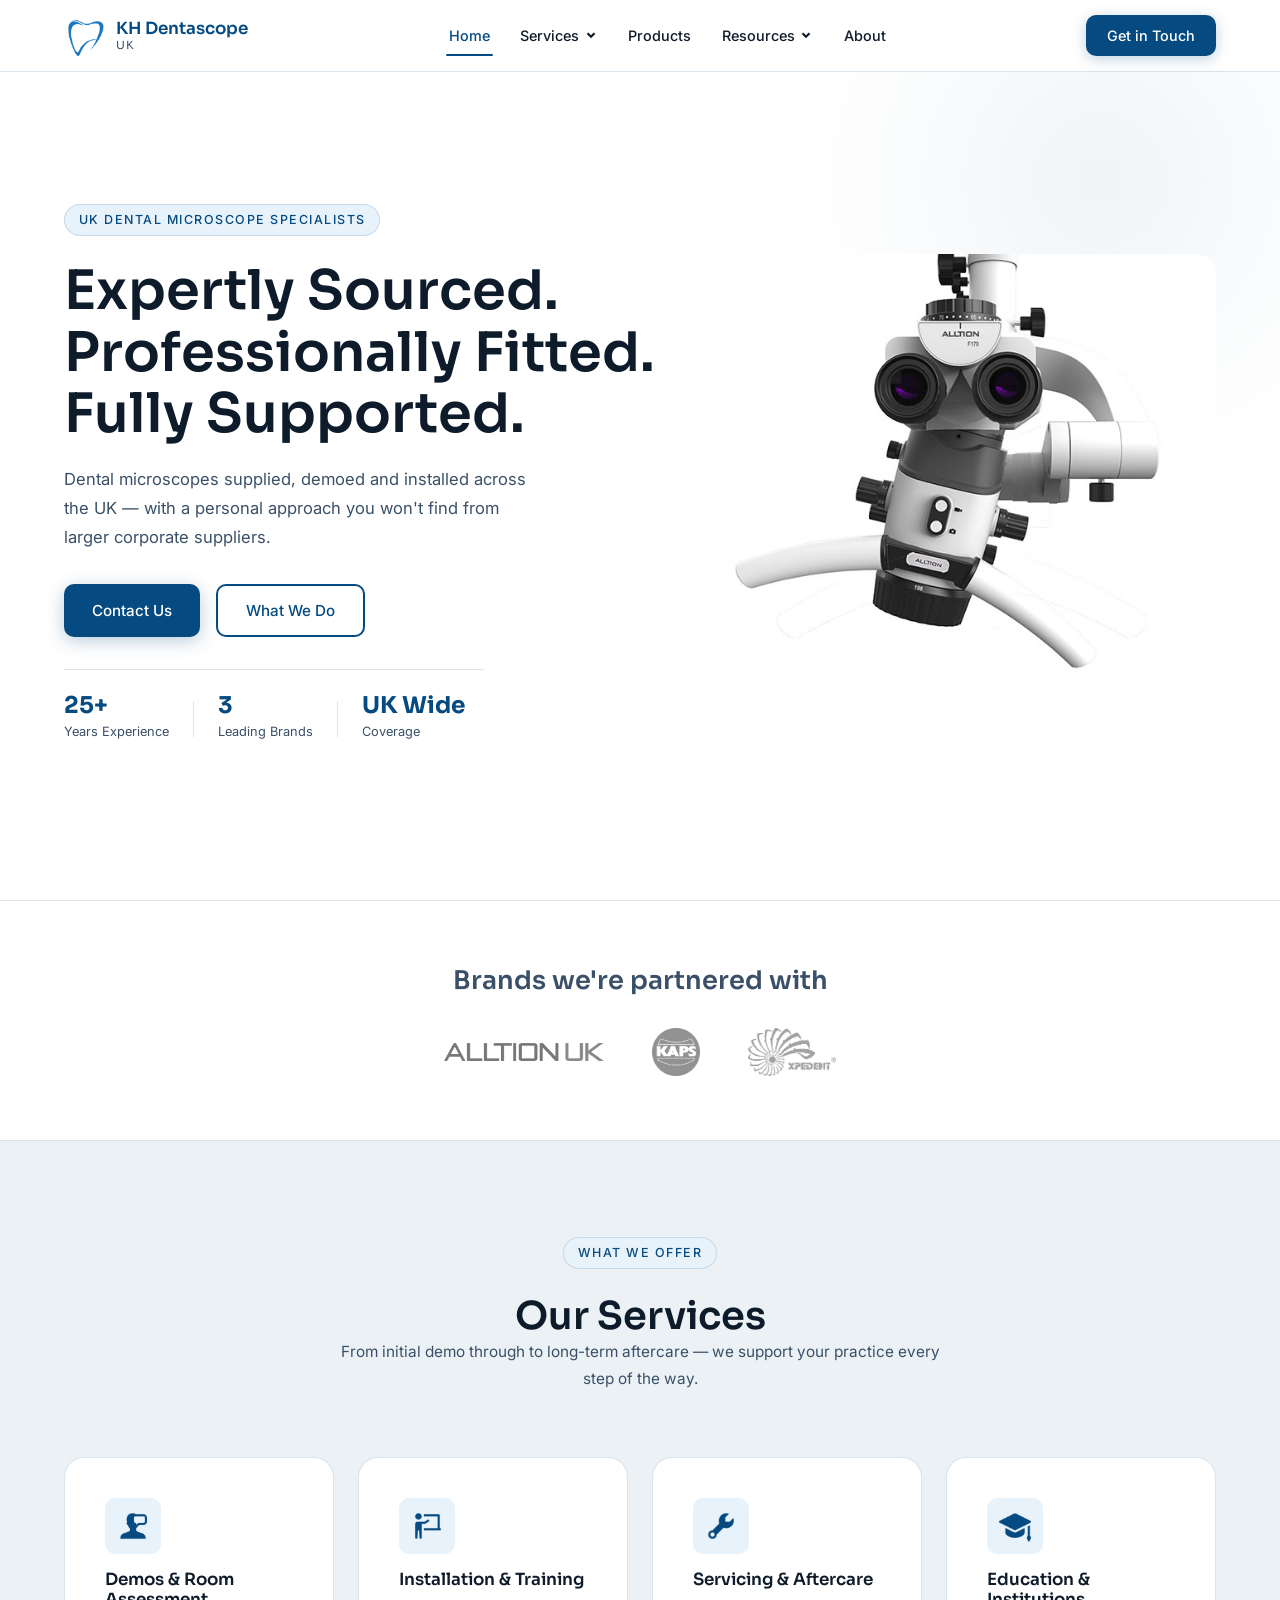
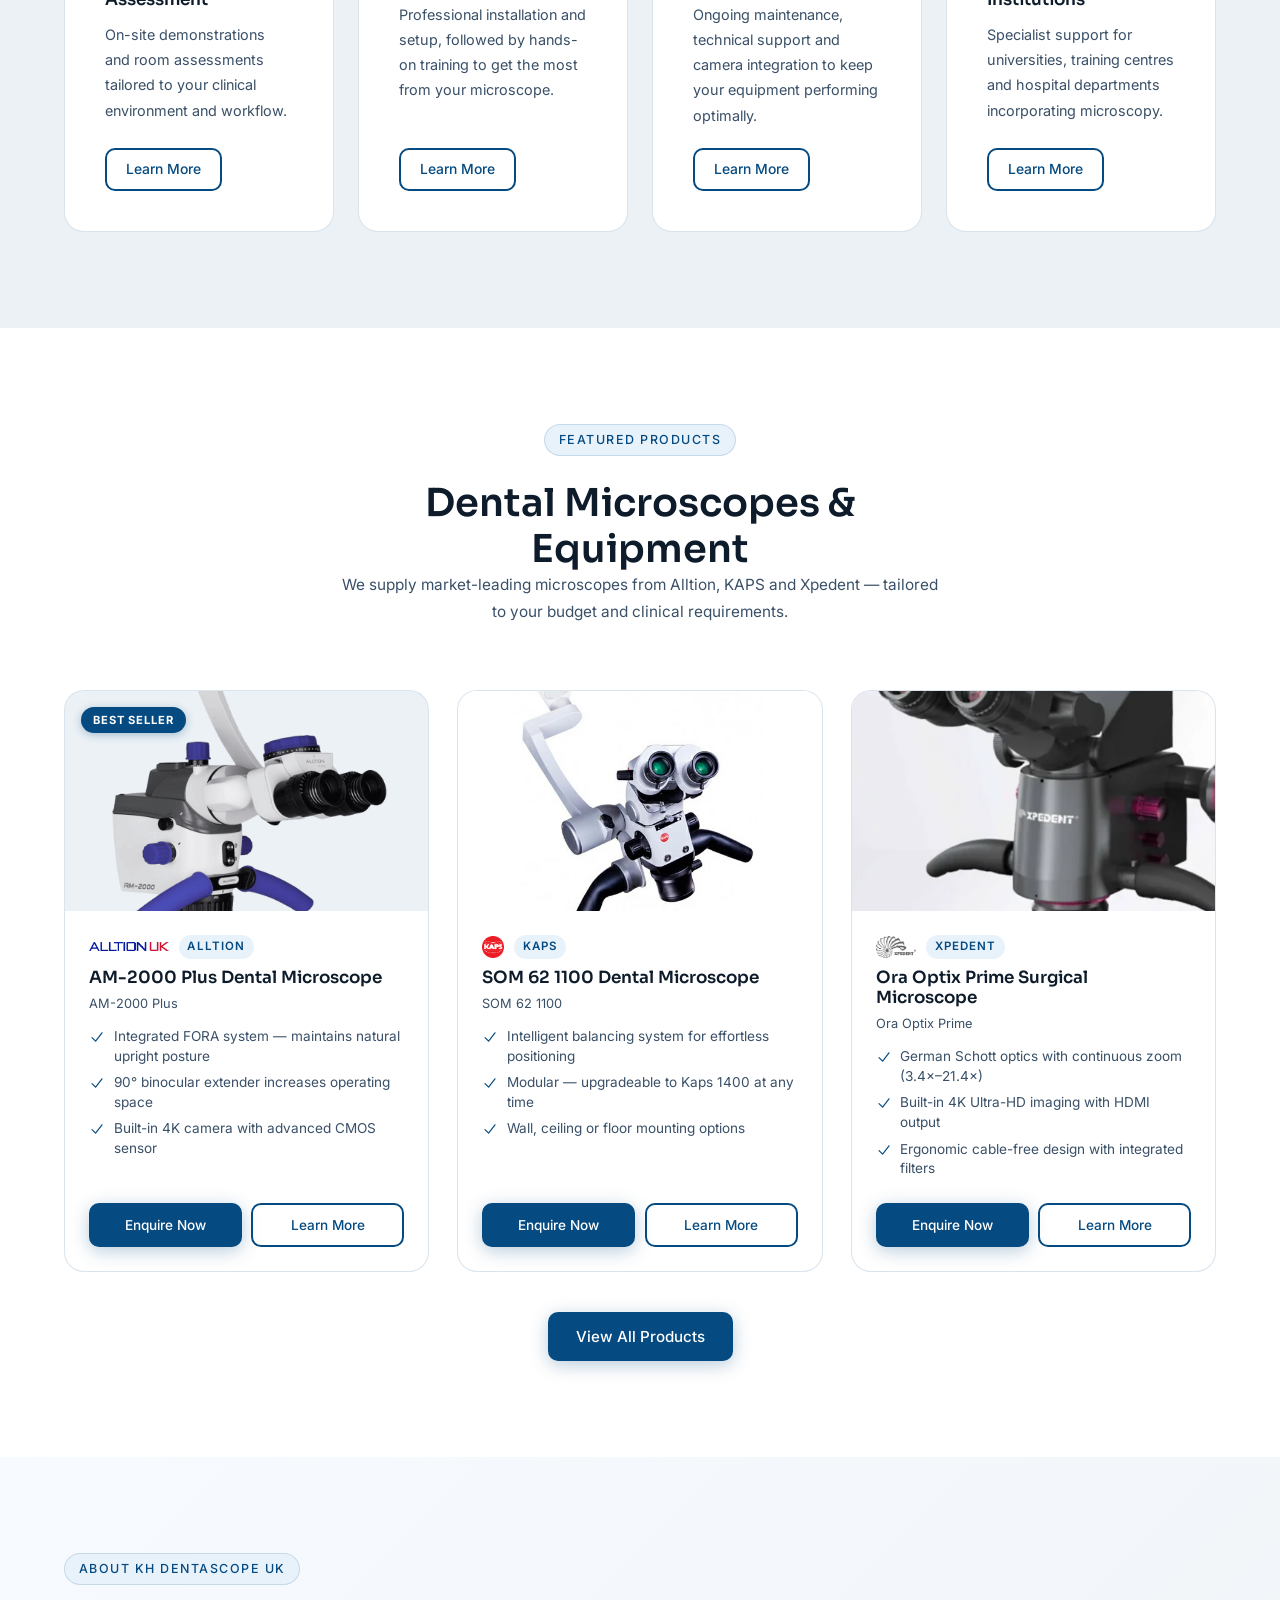
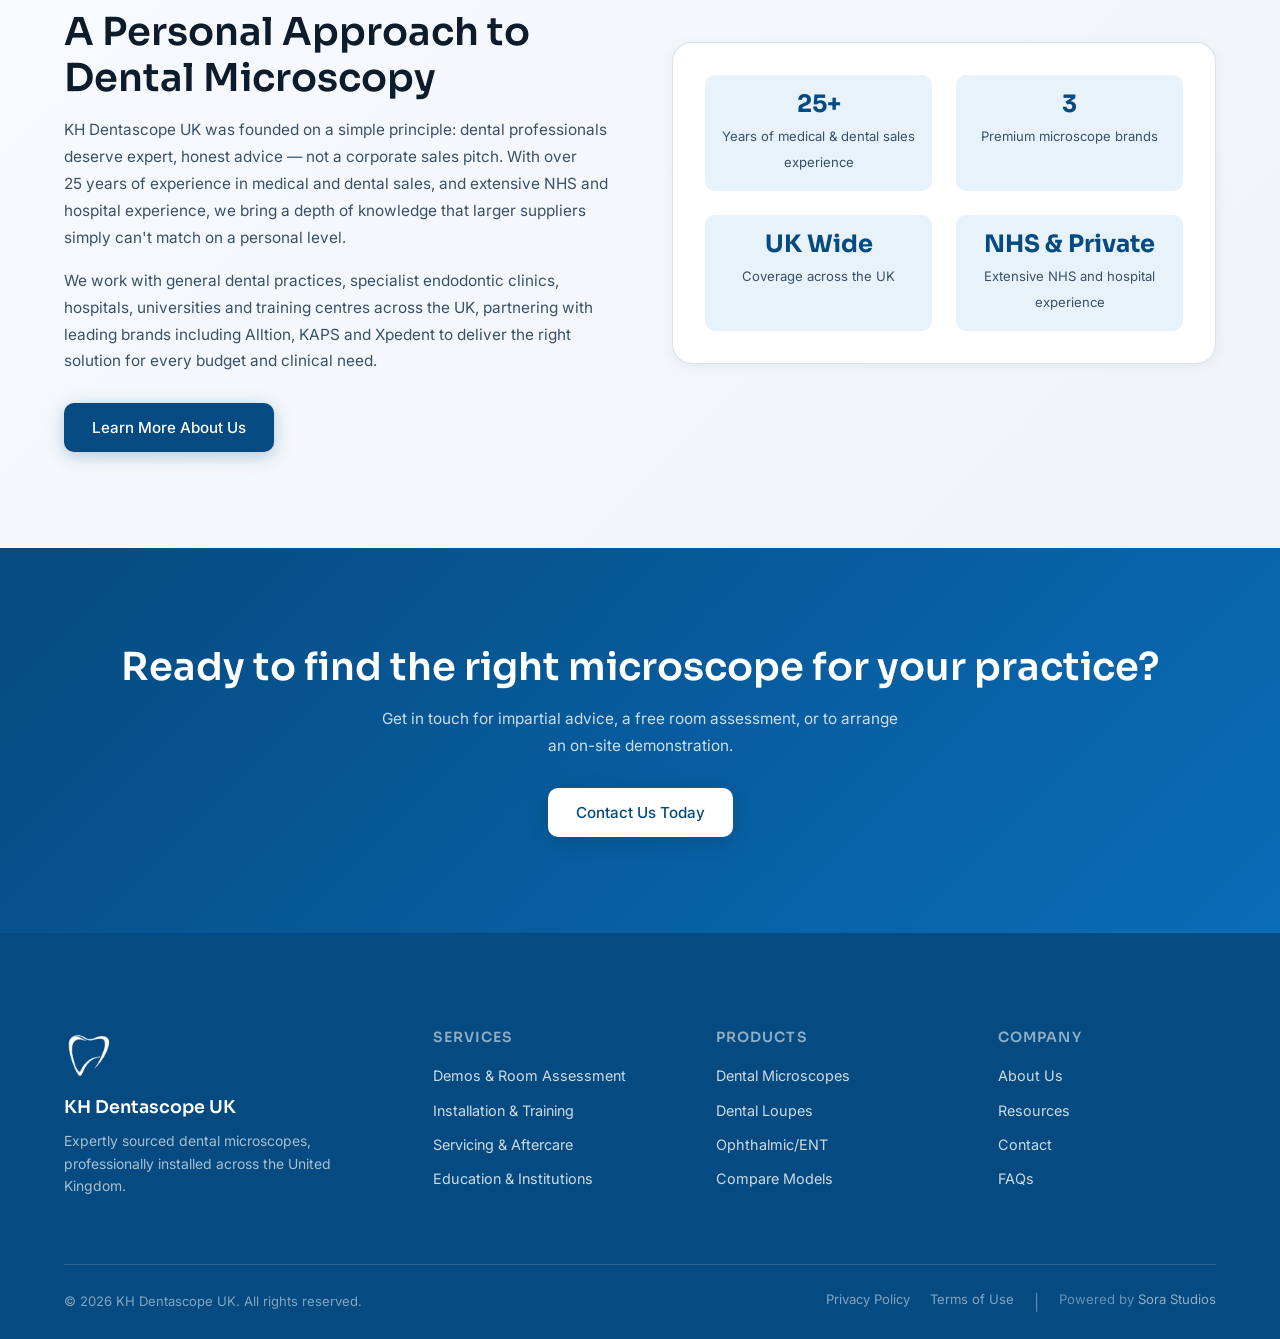
==== commit 0ed4d9c1: "Add files via upload" ====
--- a/index.html
+++ b/index.html
@@ -1,957 +1,338 @@
 <!DOCTYPE html>
 <html lang="en">
 <head>
-<meta charset="UTF-8">
-<meta name="viewport" content="width=device-width, initial-scale=1.0">
-<title>Edit Products — KH Dentascope UK</title>
-<meta name="robots" content="noindex, nofollow">
-<link rel="preconnect" href="https://fonts.googleapis.com">
-<link rel="preconnect" href="https://fonts.gstatic.com" crossorigin>
-<!-- Reuses the real site stylesheets so this looks exactly like the live page -->
-<link rel="stylesheet" href="../assets/css/global.css">
-<link rel="stylesheet" href="../products/style.css">
-
-<style>
-  /* ===== Styles specific to the EDIT TOOL only (not on the live site) ===== */
-  .edit-topbar{
-    position:sticky;top:0;z-index:40;
-    background:#fff;border-bottom:1px solid rgba(0,0,0,.08);
-    padding:.9rem 1.5rem;display:flex;align-items:center;justify-content:space-between;
-    box-shadow:0 2px 10px rgba(0,0,0,.04);
+  <meta charset="UTF-8">
+  <meta name="viewport" content="width=device-width, initial-scale=1.0">
+  <title>KH Dentascope UK — Dental Microscope Specialists</title>
+  <meta name="description" content="KH Dentascope UK supplies and installs dental microscopes across the UK. Expert sales, installation, training and aftercare for dental practices, hospitals and universities. 25+ years experience.">
+  <meta name="keywords" content="dental microscope UK, dental microscope installation, Alltion microscope, Kaps microscope, Xpedent microscope, endodontic microscope, dental microscope supplier">
+  <meta property="og:title" content="KH Dentascope UK — Dental Microscope Specialists">
+  <meta property="og:description" content="Expertly sourced dental microscopes supplied, demoed and installed across the UK — with a personal approach you won't find from larger suppliers.">
+  <meta property="og:type" content="website">
+  <link rel="canonical" href="https://www.khdentascopeuk.co.uk/">
+  <link rel="preconnect" href="https://fonts.googleapis.com">
+  <link rel="preconnect" href="https://fonts.gstatic.com" crossorigin>
+  <link rel="stylesheet" href="assets/css/global.css">
+  <link rel="stylesheet" href="style.css">
+  <!-- Structured Data -->
+  <script type="application/ld+json">
+  {
+    "@context": "https://schema.org",
+    "@type": "LocalBusiness",
+    "name": "KH Dentascope UK",
+    "description": "Dental microscope supplier and installer for dental practices, hospitals and universities across the UK.",
+    "url": "https://www.khdentascopeuk.co.uk",
+    "areaServed": "United Kingdom",
+    "serviceType": ["Dental Equipment Sales", "Dental Microscope Installation", "Dental Equipment Training"]
   }
-  .edit-topbar-title{display:flex;align-items:center;gap:.6rem;}
-  .edit-topbar-title strong{font-size:1.05rem;}
-  .edit-topbar-title span.tag{
-    background:#fdf1e3;color:#a05a00;font-size:.7rem;font-weight:700;
-    padding:.2rem .55rem;border-radius:5px;letter-spacing:.02em;
-  }
-  .edit-topbar-actions{display:flex;gap:.6rem;align-items:center;}
-  .edit-toolbtn{
-    border:1px solid rgba(0,0,0,.12);background:#fff;color:var(--colour-primary,#054A80);
-    padding:.5rem 1rem;border-radius:7px;font-size:.85rem;font-weight:600;cursor:pointer;
-  }
-  .edit-toolbtn:hover{background:#f6f8fa;}
-
-  .mode-tab{
-    border:none;background:none;color:#7a8894;font-weight:700;font-size:.85rem;
-    padding:.5rem .9rem;border-radius:7px;cursor:pointer;
-  }
-  .mode-tab.active{background:rgba(5,74,128,.08);color:var(--colour-primary,#054A80);}
-  .mode-tab:hover{background:rgba(5,74,128,.06);}
-
-  .pages-picker{display:flex;gap:.5rem;flex-wrap:wrap;padding:1rem 1.5rem 0;}
-  .page-pick-btn{
-    border:1px solid #d8dee3;background:#fff;padding:.5rem 1rem;border-radius:20px;
-    font-size:.85rem;font-weight:600;cursor:pointer;color:#28323c;
-  }
-  .page-pick-btn.active{background:var(--colour-primary,#054A80);color:#fff;border-color:var(--colour-primary,#054A80);}
-  .page-pick-btn:disabled{color:#b7c0c8;cursor:not-allowed;}
-  .page-pick-btn .soon{font-size:.65rem;font-weight:700;margin-left:.3rem;color:#b7c0c8;}
-  .pages-hint{padding:.6rem 1.5rem 0;font-size:.85rem;color:#7a8894;}
-  .page-frame-wrap{padding:1rem 1.5rem 3rem;}
-  #page-frame{
-    width:100%;height:82vh;border:1px solid #e0e5e9;border-radius:10px;background:#fff;
-  }
-
-  .page-save-bar{
-    position:fixed;left:50%;bottom:1.5rem;transform:translateX(-50%);
-    background:#1c2733;color:#fff;padding:.85rem 1.25rem;border-radius:10px;
-    display:flex;align-items:center;gap:1.25rem;box-shadow:0 8px 24px rgba(0,0,0,.25);
-    z-index:70;font-size:.88rem;
-  }
-
-  .edit-tile-wrap{position:relative;cursor:pointer;transition:transform .15s ease;}
-  .edit-tile-wrap:hover{transform:translateY(-3px);}
-  .edit-tile-wrap:hover .product-tile{box-shadow:0 10px 30px rgba(5,74,128,.18);outline:2px solid var(--colour-primary,#054A80);outline-offset:2px;}
-  .edit-tile-pill{
-    position:absolute;top:.6rem;right:.6rem;z-index:5;
-    background:var(--colour-primary,#054A80);color:#fff;font-size:.72rem;font-weight:700;
-    padding:.3rem .65rem;border-radius:20px;opacity:0;transition:opacity .15s ease;
-    pointer-events:none;
-  }
-  .edit-tile-wrap:hover .edit-tile-pill{opacity:1;}
-
-  .add-tile{
-    border:2px dashed rgba(5,74,128,.35);border-radius:14px;
-    display:flex;flex-direction:column;align-items:center;justify-content:center;
-    min-height:340px;color:var(--colour-primary,#054A80);cursor:pointer;
-    background:rgba(5,74,128,.03);transition:background .15s ease;
-  }
-  .add-tile:hover{background:rgba(5,74,128,.07);}
-  .add-tile .plus{font-size:2.4rem;line-height:1;margin-bottom:.4rem;font-weight:300;}
-  .add-tile span{font-weight:600;}
-
-  /* Slide-over drawer */
-  .drawer-backdrop{
-    position:fixed;inset:0;background:rgba(10,20,30,.45);z-index:60;
-    display:none;
-  }
-  .drawer-backdrop.open{display:block;}
-  .drawer{
-    position:fixed;top:0;right:0;bottom:0;width:520px;max-width:100%;
-    background:#fff;z-index:61;box-shadow:-8px 0 30px rgba(0,0,0,.15);
-    transform:translateX(100%);transition:transform .25s ease;
-    display:flex;flex-direction:column;
-  }
-  .drawer.open{transform:translateX(0);}
-  .drawer-header{
-    padding:1.25rem 1.5rem;border-bottom:1px solid rgba(0,0,0,.08);
-    display:flex;justify-content:space-between;align-items:center;flex-shrink:0;
-  }
-  .drawer-header h2{margin:0;font-size:1.15rem;}
-  .drawer-close{background:none;border:none;font-size:1.4rem;cursor:pointer;color:#777;line-height:1;}
-  .drawer-body{padding:1.25rem 1.5rem;overflow-y:auto;flex:1;}
-  .drawer-footer{
-    padding:1rem 1.5rem;border-top:1px solid rgba(0,0,0,.08);
-    display:flex;justify-content:space-between;align-items:center;flex-shrink:0;
-    background:#fafbfc;
-  }
-
-  .field-label{display:block;font-size:.82rem;font-weight:700;margin:1.1rem 0 .3rem;color:#28323c;}
-  .field-label:first-child{margin-top:0;}
-  .field-hint{font-size:.75rem;color:#7a8894;margin-top:.2rem;}
-  .edit-input, .edit-select, .edit-textarea{
-    width:100%;padding:.55rem .7rem;border:1px solid #d8dee3;border-radius:6px;
-    font-size:.92rem;font-family:inherit;background:#fff;
-  }
-  .edit-textarea{resize:vertical;min-height:90px;}
-  .two-col{display:grid;grid-template-columns:1fr 1fr;gap:0 1rem;}
-  .checkbox-row{display:flex;align-items:center;gap:.5rem;margin-top:1rem;}
-  .checkbox-row input{width:auto;}
-
-  .mini-preview{
-    border:1px solid #e5e9ec;border-radius:10px;padding:1rem;background:#fafbfc;
-    margin-bottom:1.25rem;
-  }
-  .mini-preview-label{font-size:.72rem;text-transform:uppercase;letter-spacing:.04em;color:#8a97a3;font-weight:700;margin-bottom:.6rem;}
-
-  .upload-row{display:flex;gap:.5rem;align-items:center;}
-  .upload-row .edit-input{flex:1;}
-  .upload-btn{
-    flex-shrink:0;background:#eef1f4;border:1px solid #d8dee3;color:#28323c;
-    padding:.55rem .8rem;border-radius:6px;font-size:.82rem;font-weight:600;cursor:pointer;
-    white-space:nowrap;
-  }
-  .upload-btn:hover{background:#e3e8ec;}
-  .thumb-preview{width:44px;height:44px;object-fit:cover;border-radius:6px;border:1px solid #d8dee3;flex-shrink:0;}
-
-  .repeat-row{
-    border:1px solid #e5e9ec;border-radius:8px;padding:.75rem;margin-bottom:.6rem;background:#fff;
-  }
-  .repeat-row-top{display:flex;gap:.5rem;margin-bottom:.5rem;}
-  .repeat-remove{
-    background:none;border:none;color:#c0392b;font-size:.78rem;font-weight:600;cursor:pointer;
-    margin-top:.4rem;
-  }
-  .add-row-btn{
-    background:none;border:1px dashed #aeb8c0;color:var(--colour-primary,#054A80);
-    width:100%;padding:.5rem;border-radius:6px;font-size:.85rem;font-weight:600;cursor:pointer;
-    margin-top:.3rem;
-  }
-  .add-row-btn:hover{background:#f6f8fa;}
-
-  .btn-block{width:100%;text-align:center;}
-  .status-msg{font-size:.85rem;margin-top:.6rem;}
-  .status-msg.error{color:#c0392b;}
-  .status-msg.success{color:#1c8a4c;}
-
-  #login-screen{max-width:380px;margin:5rem auto;text-align:center;}
-  #login-screen .card{
-    text-align:left;background:#fff;border:1px solid #e5e9ec;border-radius:12px;
-    padding:1.5rem;margin-top:1rem;
-  }
-
-  .history-item{display:flex;justify-content:space-between;align-items:center;padding:.7rem 0;border-bottom:1px solid #eee;font-size:.88rem;}
-  .history-item:last-child{border-bottom:none;}
-  .history-item .meta{color:#8a97a3;font-size:.76rem;margin-top:.15rem;}
-  .loading-text{color:#8a97a3;font-size:.9rem;padding:1rem 0;}
-
-  .hidden{display:none !important;}
-  .edit-page-content .products-grid{margin-top:1.5rem;}
-</style>
+  </script>
 </head>
 <body>
 
-<!-- ============ LOGIN SCREEN ============ -->
-<div id="login-screen">
-  <div style="text-align:center;">
-    <h1 style="margin-bottom:0;">KH Dentascope</h1>
-    <p style="color:#7a8894;">Product editor — staff access only</p>
+  <!-- PRELOADER -->
+  <div id="preloader" aria-hidden="true">
+    <img src="Website Assets/tooth load screen.png"
+         onerror="this.outerHTML='<div class=\'preloader-logo-fallback\'></div>'"
+         class="preloader-logo" alt="Loading KH Dentascope UK">
+    <span class="preloader-text">KH Dentascope UK</span>
   </div>
-  <div class="card">
-    <label class="field-label" for="password-input">Password</label>
-    <input type="password" id="password-input" class="edit-input" placeholder="Enter your password">
-    <button class="btn btn-primary btn-block" id="login-btn" style="margin-top:1rem;">Log in</button>
-    <div id="login-error" class="status-msg error hidden"></div>
-  </div>
-</div>
-
-<!-- ============ MAIN EDIT SCREEN ============ -->
-<div id="main-screen" class="hidden edit-page-content">
-
-  <div class="edit-topbar">
-    <div class="edit-topbar-title">
-      <strong>KH Dentascope</strong>
-      <span class="tag">EDIT MODE</span>
-    </div>
-    <div class="edit-topbar-actions">
-      <button class="edit-toolbtn" id="toggle-history-btn">Past Changes</button>
-    </div>
-  </div>
-
-  <div class="pages-picker">
-    <button class="page-pick-btn active" id="tab-home-btn" onclick="selectSection('home', this)">Home</button>
-    <button class="page-pick-btn" id="tab-products-btn" onclick="selectSection('products', this)">Products</button>
-    <button class="page-pick-btn" disabled title="Ask your web designer to enable this page">About <span class="soon">soon</span></button>
-    <button class="page-pick-btn" disabled title="Ask your web designer to enable this page">Services <span class="soon">soon</span></button>
-    <button class="page-pick-btn" disabled title="Ask your web designer to enable this page">Contact <span class="soon">soon</span></button>
-    <button class="page-pick-btn" disabled title="Ask your web designer to enable this page">Resources <span class="soon">soon</span></button>
-  </div>
-
-  <!-- ---- PRODUCTS VIEW ---- -->
-  <div id="products-view" class="hidden">
-    <main class="page-content">
-      <div class="page-header" style="padding-bottom:1rem;">
-        <div class="container">
-          <span class="eyebrow">Editing</span>
-          <h1>Your Products</h1>
-          <p>Click any product to edit it. Changes save straight to your website.</p>
-        </div>
-      </div>
-
-      <section class="products-section section-pad" style="padding-top:0;">
-        <div class="container">
-          <div class="products-grid" id="products-grid">
-            <div class="loading-text">Loading products…</div>
-          </div>
-        </div>
-      </section>
-    </main>
-    <div id="save-status" class="container" style="padding-bottom:2rem;"></div>
-  </div>
-
-  <!-- ---- PAGES VIEW ---- -->
-  <div id="pages-view">
-    <p class="pages-hint">Click any heading, paragraph or image below to edit it directly. Changes are highlighted until you save.</p>
-    <div class="page-frame-wrap">
-      <iframe id="page-frame" src="../index.html" title="Home page editor"></iframe>
-    </div>
-  </div>
-
-  <!-- Floating save bar for page edits -->
-  <div id="page-save-bar" class="page-save-bar hidden">
-    <span id="page-save-count">0 changes</span>
-    <div style="display:flex;gap:.6rem;">
-      <button class="edit-toolbtn" id="page-discard-btn">Discard</button>
-      <button class="btn btn-primary" id="page-save-btn">Save Page Changes</button>
-    </div>
-  </div>
-</div>
-
-<!-- ============ HISTORY DRAWER ============ -->
-<div class="drawer-backdrop" id="history-backdrop"></div>
-<div class="drawer" id="history-drawer">
-  <div class="drawer-header">
-    <h2>Past Changes</h2>
-    <button class="drawer-close" id="history-close-btn">×</button>
-  </div>
-  <div class="drawer-body" id="history-list">
-    <div class="loading-text">Loading history…</div>
-  </div>
-</div>
-
-<!-- ============ PRODUCT EDIT DRAWER ============ -->
-<div class="drawer-backdrop" id="product-backdrop"></div>
-<div class="drawer" id="product-drawer">
-  <div class="drawer-header">
-    <h2 id="drawer-title">Edit Product</h2>
-    <button class="drawer-close" id="drawer-close-btn">×</button>
-  </div>
-
-  <div class="drawer-body">
-
-    <div class="mini-preview">
-      <div class="mini-preview-label">Live Preview</div>
-      <div id="mini-preview-tile"></div>
-    </div>
-
-    <label class="field-label">Product Name</label>
-    <input type="text" id="f-name" class="edit-input">
-
-    <div class="two-col">
-      <div>
-        <label class="field-label">Model</label>
-        <input type="text" id="f-model" class="edit-input">
-      </div>
-      <div>
-        <label class="field-label">Brand</label>
-        <select id="f-brand" class="edit-select">
-          <option>Alltion</option><option>Xpedent</option><option>Kaps</option>
-        </select>
-      </div>
-    </div>
-
-    <label class="field-label">Category</label>
-    <select id="f-category" class="edit-select">
-      <option>Dental Microscope</option><option>Dental Loupes</option><option>Ophthalmic/ENT</option>
-    </select>
-
-    <div class="checkbox-row">
-      <input type="checkbox" id="f-bestseller">
-      <label for="f-bestseller" style="margin:0;font-size:.88rem;">Show "Best Seller" badge</label>
-    </div>
-
-    <label class="field-label">Main Product Image</label>
-    <div class="upload-row">
-      <img id="f-image-thumb" class="thumb-preview hidden">
-      <input type="text" id="f-image" class="edit-input" placeholder="No image uploaded yet" readonly>
-      <button class="upload-btn" id="f-image-upload-btn">Upload</button>
-      <input type="file" id="f-image-file" accept="image/*" class="hidden">
-    </div>
-
-    <label class="field-label">Brand Logo</label>
-    <div class="upload-row">
-      <img id="f-brandLogo-thumb" class="thumb-preview hidden">
-      <input type="text" id="f-brandLogo" class="edit-input" placeholder="No logo uploaded yet" readonly>
-      <button class="upload-btn" id="f-brandLogo-upload-btn">Upload</button>
-      <input type="file" id="f-brandLogo-file" accept="image/*" class="hidden">
-    </div>
-
-    <label class="field-label">Tile Highlights <span class="field-hint">(3 short bullet points shown on the product card)</span></label>
-    <input type="text" id="f-feature1" class="edit-input" placeholder="Highlight 1" style="margin-bottom:.5rem;">
-    <input type="text" id="f-feature2" class="edit-input" placeholder="Highlight 2" style="margin-bottom:.5rem;">
-    <input type="text" id="f-feature3" class="edit-input" placeholder="Highlight 3">
-
-    <label class="field-label">PDF Brochure <span class="field-hint">(optional)</span></label>
-    <div class="upload-row">
-      <input type="text" id="f-pdfDownload" class="edit-input" placeholder="No PDF uploaded" readonly>
-      <button class="upload-btn" id="f-pdf-upload-btn">Upload</button>
-      <input type="file" id="f-pdf-file" accept="application/pdf" class="hidden">
-    </div>
-
-    <label class="field-label">Full Description</label>
-    <textarea id="f-description" class="edit-textarea" style="min-height:130px;"></textarea>
-    <div class="field-hint">Leave a blank line between paragraphs.</div>
-
-    <label class="field-label">Specifications</label>
-    <div id="specs-rows"></div>
-    <button class="add-row-btn" id="add-spec-btn">+ Add Spec</button>
-
-    <label class="field-label">Gallery Images</label>
-    <div id="images-rows"></div>
-    <button class="add-row-btn" id="add-image-btn">+ Add Gallery Image</button>
-
-  </div>
-
-  <div class="drawer-footer">
-    <button class="btn btn-outline" id="delete-product-btn" style="border-color:#c0392b;color:#c0392b;">Delete</button>
-    <div style="display:flex;gap:.6rem;">
-      <button class="edit-toolbtn" id="cancel-drawer-btn">Cancel</button>
-      <button class="btn btn-primary" id="save-product-btn">Save Changes</button>
-    </div>
-  </div>
-  <div id="drawer-status" class="status-msg" style="padding:0 1.5rem 1rem;"></div>
-</div>
-
-<script>
-/* ===================================================================
-   CONFIG
-   =================================================================== */
-const WORKER_URL = "https://kh-dentascope-edit.jackwbrady99.workers.dev";
-
-/* ===================================================================
-   STATE
-   =================================================================== */
-let PASSWORD = null;
-let PRODUCTS = [];
-let CURRENT_SHA = null;
-let FILE_HEADER = "";
-let editingIndex = null;
-let draftSpecs = [];
-let draftImages = [];
-
-function $(id){ return document.getElementById(id); }
-
-/* ===================================================================
-   API HELPER
-   =================================================================== */
-async function api(path, opts = {}) {
-  const res = await fetch(WORKER_URL + path, {
-    ...opts,
-    headers: { "Content-Type": "application/json", ...(opts.headers || {}) },
-  });
-  const data = await res.json();
-  if (!data.ok) throw new Error(data.error || "Something went wrong");
-  return data;
-}
-
-/* ===================================================================
-   CATALOGUE FILE PARSING
-   =================================================================== */
-function parseCatalogue(rawText) {
-  const marker = "const PRODUCTS";
-  const idx = rawText.indexOf(marker);
-  FILE_HEADER = rawText.slice(0, idx);
-  const afterEquals = rawText.slice(rawText.indexOf("=", idx) + 1);
-  const arrayText = afterEquals.slice(0, afterEquals.lastIndexOf("];") + 1).trim();
-  return new Function("return " + arrayText)();
-}
-function serialiseCatalogue(products) {
-  return FILE_HEADER + "const PRODUCTS = " + JSON.stringify(products, null, 2) + ";\n";
-}
-
-function slugify(name) {
-  return name.toLowerCase().trim().replace(/[^a-z0-9]+/g, "-").replace(/(^-|-$)/g, "");
-}
-function ensureUniqueId(base, excludeIndex) {
-  let id = base || "product";
-  let n = 2;
-  const taken = i => PRODUCTS.some((p, idx) => p.id === i && idx !== excludeIndex);
-  while (taken(id)) { id = `${base}-${n}`; n++; }
-  return id;
-}
-
-/* ===================================================================
-   LOGIN
-   =================================================================== */
-$("login-btn").addEventListener("click", async () => {
-  const pw = $("password-input").value;
-  $("login-error").classList.add("hidden");
-  try {
-    await api("/login", { method: "POST", body: JSON.stringify({ password: pw }) });
-    PASSWORD = pw;
-    $("login-screen").classList.add("hidden");
-    $("main-screen").classList.remove("hidden");
-    loadProducts(); // loads in the background so Products is ready when clicked
-  } catch (err) {
-    $("login-error").textContent = err.message;
-    $("login-error").classList.remove("hidden");
-  }
-});
-$("password-input").addEventListener("keydown", e => { if (e.key === "Enter") $("login-btn").click(); });
-
-/* ===================================================================
-   LOAD + RENDER PRODUCT GRID (mirrors the real site's tile markup)
-   =================================================================== */
-async function loadProducts() {
-  $("products-grid").innerHTML = '<div class="loading-text">Loading products…</div>';
-  try {
-    const data = await api("/products");
-    CURRENT_SHA = data.sha;
-    PRODUCTS = parseCatalogue(data.content);
-    renderGrid();
-  } catch (err) {
-    $("products-grid").innerHTML = `<div class="status-msg error">Couldn't load products: ${err.message}</div>`;
-  }
-}
-
-function tileMarkup(p) {
-  const imgHTML = p.image
-    ? `<img src="${p.image}" onerror="this.parentElement.innerHTML='<div class=\\'product-tile-img-placeholder\\'><span>Image Coming Soon</span></div>'" class="product-tile-img" alt="${p.name || ''}" loading="lazy">`
-    : `<div class="product-tile-img-placeholder"><span>Image Coming Soon</span></div>`;
-  const brandLogoHTML = p.brandLogo
-    ? `<img src="${p.brandLogo}" onerror="this.style.display='none'" alt="${p.brand || ''}" class="product-tile-brand-logo">`
-    : '';
-  const featuresHTML = (p.features || []).map(f => `<li>${f}</li>`).join('');
-  return `
-    ${p.bestseller ? '<span class="product-badge">Best Seller</span>' : ''}
-    <div class="product-tile-img-wrap">${imgHTML}</div>
-    <div class="product-tile-body">
-      <div class="product-tile-brand-row">
-        ${brandLogoHTML}
-        <span class="product-tile-brand-name">${p.brand || ''}</span>
-      </div>
-      <h3 class="product-tile-name">${p.name || 'Untitled product'}</h3>
-      <span class="product-tile-model">${p.model || ''}</span>
-      <ul class="product-tile-features">${featuresHTML}</ul>
-    </div>`;
-}
-
-function renderGrid() {
-  const grid = $("products-grid");
-  if (!PRODUCTS.length) {
-    grid.innerHTML = '';
-  } else {
-    grid.innerHTML = PRODUCTS.map((p, i) => `
-      <div class="edit-tile-wrap" onclick="openDrawer(${i})">
-        <span class="edit-tile-pill">Click to edit</span>
-        <article class="product-tile">${tileMarkup(p)}</article>
-      </div>
-    `).join("");
-  }
-  grid.innerHTML += `
-    <div class="add-tile" onclick="openDrawer(null)">
-      <span class="plus">+</span>
-      <span>Add Product</span>
-    </div>`;
-}
-
-/* ===================================================================
-   DRAWER — OPEN / CLOSE
-   =================================================================== */
-function openDrawer(index) {
-  editingIndex = index;
-  const isNew = index === null;
-  const p = isNew ? {
-    name: "", model: "", brand: "Alltion", category: "Dental Microscope",
-    bestseller: false, image: "", brandLogo: "", features: ["", "", ""],
-    pdfDownload: "", lightbox: { description: "", specs: [], images: [] }
-  } : PRODUCTS[index];
-
-  $("drawer-title").textContent = isNew ? "Add Product" : "Edit Product";
-  $("f-name").value = p.name;
-  $("f-model").value = p.model;
-  $("f-brand").value = p.brand;
-  $("f-category").value = p.category;
-  $("f-bestseller").checked = !!p.bestseller;
-  $("f-image").value = p.image || "";
-  $("f-brandLogo").value = p.brandLogo || "";
-  $("f-feature1").value = p.features?.[0] || "";
-  $("f-feature2").value = p.features?.[1] || "";
-  $("f-feature3").value = p.features?.[2] || "";
-  $("f-pdfDownload").value = p.pdfDownload || "";
-  $("f-description").value = p.lightbox?.description || "";
-  updateThumb("f-image");
-  updateThumb("f-brandLogo");
-
-  draftSpecs = JSON.parse(JSON.stringify(p.lightbox?.specs || []));
-  draftImages = JSON.parse(JSON.stringify(p.lightbox?.images || []));
-  renderSpecRows();
-  renderImageRows();
-
-  $("delete-product-btn").classList.toggle("hidden", isNew);
-  $("drawer-status").textContent = "";
-  updatePreview();
-
-  $("product-backdrop").classList.add("open");
-  $("product-drawer").classList.add("open");
-}
-function closeDrawer() {
-  $("product-backdrop").classList.remove("open");
-  $("product-drawer").classList.remove("open");
-}
-$("drawer-close-btn").addEventListener("click", closeDrawer);
-$("cancel-drawer-btn").addEventListener("click", closeDrawer);
-$("product-backdrop").addEventListener("click", closeDrawer);
-
-/* Live preview inside the drawer, updates as you type */
-function collectDraft() {
-  return {
-    name: $("f-name").value.trim() || "Untitled product",
-    model: $("f-model").value.trim(),
-    brand: $("f-brand").value,
-    category: $("f-category").value,
-    bestseller: $("f-bestseller").checked,
-    image: $("f-image").value.trim(),
-    brandLogo: $("f-brandLogo").value.trim(),
-    features: [$("f-feature1").value.trim(), $("f-feature2").value.trim(), $("f-feature3").value.trim()].filter(Boolean),
-  };
-}
-function updatePreview() {
-  $("mini-preview-tile").innerHTML = `<article class="product-tile" style="max-width:280px;">${tileMarkup(collectDraft())}</article>`;
-}
-["f-name","f-model","f-brand","f-category","f-bestseller","f-image","f-brandLogo","f-feature1","f-feature2","f-feature3"]
-  .forEach(id => $(id).addEventListener("input", updatePreview));
-["f-brand","f-category","f-bestseller"].forEach(id => $(id).addEventListener("change", updatePreview));
-
-function updateThumb(fieldId) {
-  const val = $(fieldId).value.trim();
-  const thumb = $(fieldId + "-thumb");
-  if (val) { thumb.src = val; thumb.classList.remove("hidden"); }
-  else { thumb.classList.add("hidden"); }
-}
-
-/* ===================================================================
-   IMAGE / PDF UPLOADS
-   =================================================================== */
-function fileToBase64(file) {
-  return new Promise((resolve, reject) => {
-    const reader = new FileReader();
-    reader.onload = () => resolve(reader.result.split(",")[1]);
-    reader.onerror = reject;
-    reader.readAsDataURL(file);
-  });
-}
-
-async function uploadFile(file, targetFieldId) {
-  $("drawer-status").textContent = "Uploading…";
-  $("drawer-status").className = "status-msg";
-  try {
-    const base64Data = await fileToBase64(file);
-    const result = await api("/upload-image", {
-      method: "POST",
-      body: JSON.stringify({ password: PASSWORD, filename: file.name, base64Data })
-    });
-    $(targetFieldId).value = result.path;
-    if ($(targetFieldId + "-thumb")) updateThumb(targetFieldId);
-    updatePreview();
-    $("drawer-status").textContent = "Uploaded.";
-    $("drawer-status").className = "status-msg success";
-  } catch (err) {
-    $("drawer-status").textContent = "Upload failed: " + err.message;
-    $("drawer-status").className = "status-msg error";
-  }
-}
-
-$("f-image-upload-btn").addEventListener("click", () => $("f-image-file").click());
-$("f-image-file").addEventListener("change", e => { if (e.target.files[0]) uploadFile(e.target.files[0], "f-image"); });
-
-$("f-brandLogo-upload-btn").addEventListener("click", () => $("f-brandLogo-file").click());
-$("f-brandLogo-file").addEventListener("change", e => { if (e.target.files[0]) uploadFile(e.target.files[0], "f-brandLogo"); });
-
-$("f-pdf-upload-btn").addEventListener("click", () => $("f-pdf-file").click());
-$("f-pdf-file").addEventListener("change", e => { if (e.target.files[0]) uploadFile(e.target.files[0], "f-pdfDownload"); });
-
-/* ===================================================================
-   DYNAMIC SPEC ROWS
-   =================================================================== */
-function renderSpecRows() {
-  $("specs-rows").innerHTML = draftSpecs.map((s, i) => `
-    <div class="repeat-row">
-      <div class="repeat-row-top">
-        <input type="text" class="edit-input" placeholder="Label (e.g. Magnification)" value="${s.label || ''}" onchange="draftSpecs[${i}].label=this.value">
-        <input type="text" class="edit-input" placeholder="Value" value="${s.value || ''}" onchange="draftSpecs[${i}].value=this.value">
-      </div>
-      <button class="repeat-remove" onclick="removeSpecRow(${i})">Remove</button>
-    </div>
-  `).join("");
-}
-function addSpecRow() { draftSpecs.push({ label: "", value: "" }); renderSpecRows(); }
-function removeSpecRow(i) { draftSpecs.splice(i, 1); renderSpecRows(); }
-$("add-spec-btn").addEventListener("click", addSpecRow);
-
-/* ===================================================================
-   DYNAMIC GALLERY IMAGE ROWS
-   =================================================================== */
-function renderImageRows() {
-  $("images-rows").innerHTML = draftImages.map((img, i) => `
-    <div class="repeat-row">
-      <div class="repeat-row-top" style="align-items:center;">
-        <img class="thumb-preview" src="${img.src || ''}" onerror="this.style.visibility='hidden'">
-        <input type="text" class="edit-input" placeholder="Caption" value="${img.caption || ''}" onchange="draftImages[${i}].caption=this.value">
-        <button class="upload-btn" onclick="document.getElementById('gallery-file-${i}').click()">Upload</button>
-        <input type="file" id="gallery-file-${i}" accept="image/*" class="hidden" onchange="uploadGalleryImage(${i}, this.files[0])">
-      </div>
-      <button class="repeat-remove" onclick="removeImageRow(${i})">Remove</button>
-    </div>
-  `).join("");
-}
-function addImageRow() { draftImages.push({ src: "", caption: "" }); renderImageRows(); }
-function removeImageRow(i) { draftImages.splice(i, 1); renderImageRows(); }
-$("add-image-btn").addEventListener("click", addImageRow);
-
-async function uploadGalleryImage(i, file) {
-  if (!file) return;
-  $("drawer-status").textContent = "Uploading…";
-  $("drawer-status").className = "status-msg";
-  try {
-    const base64Data = await fileToBase64(file);
-    const result = await api("/upload-image", {
-      method: "POST",
-      body: JSON.stringify({ password: PASSWORD, filename: file.name, base64Data })
-    });
-    draftImages[i].src = result.path;
-    renderImageRows();
-    $("drawer-status").textContent = "Uploaded.";
-    $("drawer-status").className = "status-msg success";
-  } catch (err) {
-    $("drawer-status").textContent = "Upload failed: " + err.message;
-    $("drawer-status").className = "status-msg error";
-  }
-}
-
-/* ===================================================================
-   SAVE / DELETE
-   =================================================================== */
-$("save-product-btn").addEventListener("click", async () => {
-  const draft = collectDraft();
-  if (!draft.name || draft.name === "Untitled product" && !$("f-name").value.trim()) {
-    $("drawer-status").textContent = "Product name is required.";
-    $("drawer-status").className = "status-msg error";
-    return;
-  }
-
-  const existing = editingIndex === null ? null : PRODUCTS[editingIndex];
-  const id = existing ? existing.id : ensureUniqueId(slugify($("f-name").value.trim()), editingIndex);
-
-  const product = {
-    id,
-    name: $("f-name").value.trim(),
-    model: $("f-model").value.trim(),
-    brand: $("f-brand").value,
-    category: $("f-category").value,
-    bestseller: $("f-bestseller").checked,
-    image: $("f-image").value.trim(),
-    brandLogo: $("f-brandLogo").value.trim(),
-    features: [$("f-feature1").value.trim(), $("f-feature2").value.trim(), $("f-feature3").value.trim()],
-    pdfDownload: $("f-pdfDownload").value.trim(),
-    lightbox: {
-      description: $("f-description").value,
-      specs: draftSpecs.filter(s => s.label || s.value),
-      images: draftImages.filter(i => i.src),
-    }
-  };
-
-  if (editingIndex === null) PRODUCTS.push(product);
-  else PRODUCTS[editingIndex] = product;
-
-  await commitCatalogue(`${editingIndex === null ? "Add" : "Update"} product: ${product.name}`);
-  closeDrawer();
-});
-
-$("delete-product-btn").addEventListener("click", async () => {
-  if (editingIndex === null) return;
-  const name = PRODUCTS[editingIndex].name;
-  if (!confirm(`Delete "${name}"? You can restore it later from Past Changes.`)) return;
-  PRODUCTS.splice(editingIndex, 1);
-  await commitCatalogue(`Delete product: ${name}`);
-  closeDrawer();
-});
-
-async function commitCatalogue(message) {
-  $("save-status").innerHTML = '<p class="loading-text">Saving…</p>';
-  try {
-    const content = serialiseCatalogue(PRODUCTS);
-    await api("/save", {
-      method: "POST",
-      body: JSON.stringify({ password: PASSWORD, content, sha: CURRENT_SHA, message })
-    });
-    $("save-status").innerHTML = '<p class="status-msg success">Saved successfully.</p>';
-    await loadProducts();
-  } catch (err) {
-    $("save-status").innerHTML = `<p class="status-msg error">Save failed: ${err.message}</p>`;
-  }
-}
-
-/* ===================================================================
-   SECTION SWITCHING (Home / Products / other pages)
-   =================================================================== */
-let currentSection = "home";
-
-function selectSection(key, btn) {
-  document.querySelectorAll(".page-pick-btn").forEach(b => b.classList.remove("active"));
-  if (btn) btn.classList.add("active");
-  currentSection = key;
-
-  if (key === "products") {
-    $("products-view").classList.remove("hidden");
-    $("pages-view").classList.add("hidden");
-    $("page-save-bar").classList.add("hidden");
-  } else {
-    $("products-view").classList.add("hidden");
-    $("pages-view").classList.remove("hidden");
-    loadPageIntoFrame(key);
-  }
-}
-
-/* ===================================================================
-   VISUAL PAGE EDITOR
-   =================================================================== */
-let currentPagePath = "index.html";
-let loadedPageKey = null;
-let pendingPageChanges = {}; // { "home.hero.heading": { type: "text", value: "..." } }
-
-// Attach the load listener immediately (not lazily) — the iframe starts
-// loading as soon as the HTML parses, so waiting until the user clicks
-// a tab to attach this would miss the very first load event.
-$("page-frame").addEventListener("load", onPageFrameLoad);
-
-function loadPageIntoFrame(key) {
-  if (key === loadedPageKey) return; // already showing this page, don't wipe edits
-  loadedPageKey = key;
-  currentPagePath = "index.html"; // only Home is wired up for now
-  pendingPageChanges = {};
-  updateSaveBar();
-  $("page-frame").src = "../index.html";
-}
-
-function onPageFrameLoad() {
-  const frame = $("page-frame");
-  let doc;
-  try { doc = frame.contentDocument; } catch (e) {
-    console.error("Can't access page frame (must be same-origin as the edit tool)", e);
-    return;
-  }
-  // Give the page's own scripts (nav build, fade-ins) a moment to finish.
-  setTimeout(() => injectEditableBehaviour(doc), 400);
-}
-
-function injectEditableBehaviour(doc) {
-  // Visual affordance for anything tagged data-edit
-  const style = doc.createElement("style");
-  style.textContent = `
-    [data-edit]{outline-offset:3px;transition:outline .1s ease;cursor:pointer;}
-    [data-edit]:hover{outline:2px dashed #054A80;}
-    [data-edit].kh-editing{outline:2px solid #054A80 !important;background:rgba(5,74,128,.05);}
-    [data-edit].kh-changed{outline:2px solid #1c8a4c !important;}
-    [data-edit-type="image"]:hover{outline:2px dashed #054A80;filter:brightness(.9);}
-  `;
-  doc.head.appendChild(style);
-
-  doc.querySelectorAll("[data-edit]").forEach(el => {
-    const id = el.getAttribute("data-edit");
-    const isImage = el.getAttribute("data-edit-type") === "image";
-
-    if (isImage) {
-      el.addEventListener("click", (e) => {
-        e.preventDefault();
-        window.pageImageUploadTarget = el;
-        $("page-image-file-input").click();
-      });
-    } else {
-      el.addEventListener("click", (e) => {
-        if (el.isContentEditable) return; // already editing
-        e.preventDefault();
-        el.setAttribute("contenteditable", "true");
-        el.classList.add("kh-editing");
-        el.focus();
-      });
-      el.addEventListener("blur", () => {
-        el.removeAttribute("contenteditable");
-        el.classList.remove("kh-editing");
-        el.classList.add("kh-changed");
-        pendingPageChanges[id] = { type: "html", value: el.innerHTML };
-        updateSaveBar();
-      });
-    }
-  });
-}
-
-// Hidden file input (in the parent doc) used for image edits inside the iframe
-const pageImageFileInput = document.createElement("input");
-pageImageFileInput.type = "file";
-pageImageFileInput.accept = "image/*";
-pageImageFileInput.id = "page-image-file-input";
-pageImageFileInput.className = "hidden";
-document.body.appendChild(pageImageFileInput);
-
-pageImageFileInput.addEventListener("change", async (e) => {
-  const file = e.target.files[0];
-  const target = window.pageImageUploadTarget;
-  if (!file || !target) return;
-  try {
-    const base64Data = await fileToBase64(file);
-    const result = await api("/upload-image", {
-      method: "POST",
-      body: JSON.stringify({ password: PASSWORD, filename: file.name, base64Data })
-    });
-    // Image sits one folder deeper than /products/, so strip one "../"
-    const pathForRoot = result.path.replace(/^\.\.\//, "");
-    target.src = pathForRoot;
-    target.classList.add("kh-changed");
-    const id = target.getAttribute("data-edit");
-    pendingPageChanges[id] = { type: "image", value: pathForRoot };
-    updateSaveBar();
-  } catch (err) {
-    alert("Image upload failed: " + err.message);
-  }
-  pageImageFileInput.value = "";
-});
-
-function updateSaveBar() {
-  const count = Object.keys(pendingPageChanges).length;
-  $("page-save-bar").classList.toggle("hidden", count === 0);
-  $("page-save-count").textContent = `${count} change${count === 1 ? "" : "s"}`;
-}
-
-$("page-discard-btn").addEventListener("click", () => {
-  if (!confirm("Discard your unsaved changes on this page?")) return;
-  $("page-frame").src = $("page-frame").src; // reload, dropping in-memory edits
-  pendingPageChanges = {};
-  updateSaveBar();
-});
-
-$("page-save-btn").addEventListener("click", async () => {
-  $("page-save-btn").disabled = true;
-  $("page-save-btn").textContent = "Saving…";
-  try {
-    const data = await api(`/page?path=${encodeURIComponent(currentPagePath)}`);
-    const parser = new DOMParser();
-    const parsedDoc = parser.parseFromString(data.content, "text/html");
-
-    for (const [id, change] of Object.entries(pendingPageChanges)) {
-      const el = parsedDoc.querySelector(`[data-edit="${id}"]`);
-      if (!el) continue;
-      if (change.type === "image") el.setAttribute("src", change.value);
-      else el.innerHTML = change.value;
-    }
-
-    const newHtml = "<!DOCTYPE html>\n" + parsedDoc.documentElement.outerHTML;
-    await api("/save-page", {
-      method: "POST",
-      body: JSON.stringify({
-        password: PASSWORD,
-        path: currentPagePath,
-        content: newHtml,
-        sha: data.sha,
-        message: `Update ${currentPagePath} via edit tool (${Object.keys(pendingPageChanges).length} change(s))`
-      })
-    });
-
-    pendingPageChanges = {};
-    updateSaveBar();
-    $("page-frame").src = $("page-frame").src; // reload to show the committed version
-    $("page-save-btn").textContent = "Save Page Changes";
-    $("page-save-btn").disabled = false;
-  } catch (err) {
-    alert("Save failed: " + err.message);
-    $("page-save-btn").textContent = "Save Page Changes";
-    $("page-save-btn").disabled = false;
-  }
-});
-
-/* ===================================================================
-   VERSION HISTORY
-   =================================================================== */
-$("toggle-history-btn").addEventListener("click", () => {
-  $("history-backdrop").classList.add("open");
-  $("history-drawer").classList.add("open");
-  loadHistory();
-});
-$("history-close-btn").addEventListener("click", () => {
-  $("history-backdrop").classList.remove("open");
-  $("history-drawer").classList.remove("open");
-});
-$("history-backdrop").addEventListener("click", () => {
-  $("history-backdrop").classList.remove("open");
-  $("history-drawer").classList.remove("open");
-});
-
-async function loadHistory() {
-  $("history-list").innerHTML = '<div class="loading-text">Loading history…</div>';
-  try {
-    const data = await api("/history");
-    if (!data.history.length) {
-      $("history-list").innerHTML = '<p class="field-hint">No history yet.</p>';
-      return;
-    }
-    $("history-list").innerHTML = data.history.map(h => `
-      <div class="history-item">
-        <div>
-          <div>${h.message}</div>
-          <div class="meta">${new Date(h.date).toLocaleString()} · ${h.author}</div>
-        </div>
-        <button class="edit-toolbtn" onclick="restoreVersion('${h.sha}')">Restore</button>
-      </div>
-    `).join("");
-  } catch (err) {
-    $("history-list").innerHTML = `<div class="status-msg error">Couldn't load history: ${err.message}</div>`;
-  }
-}
-
-async function restoreVersion(sha) {
-  if (!confirm("Restore this earlier version? Your current version stays in history too.")) return;
-  $("save-status").innerHTML = '<p class="loading-text">Restoring…</p>';
-  try {
-    await api("/restore", { method: "POST", body: JSON.stringify({ password: PASSWORD, sha }) });
-    $("save-status").innerHTML = '<p class="status-msg success">Restored successfully.</p>';
-    await loadProducts();
-    loadHistory();
-  } catch (err) {
-    $("save-status").innerHTML = `<p class="status-msg error">Restore failed: ${err.message}</p>`;
-  }
-}
-</script>
-
+
+  <!-- NAV (built by JS) -->
+  <header class="site-nav" id="site-nav" role="banner"></header>
+
+  <main>
+
+    <!-- ══ HERO ══════════════════════════════════════════════ -->
+    <section class="hero" id="hero" aria-label="Hero">
+      <div class="container hero-inner">
+
+        <!-- Left: copy -->
+        <div class="hero-copy fade-in">
+          <span class="eyebrow" data-edit="home.hero.eyebrow" data-edit-label="Hero eyebrow">UK Dental Microscope Specialists</span>
+          <h1 class="hero-h1" data-edit="home.hero.heading" data-edit-label="Hero heading">
+            Expertly Sourced.<br>
+            Professionally&nbsp;Fitted.<br>
+            Fully Supported.
+          </h1>
+          <p class="hero-desc" data-edit="home.hero.desc" data-edit-label="Hero description">
+            Dental microscopes supplied, demoed and installed across the UK&nbsp;—
+            with a personal approach you won't find from larger corporate suppliers.
+          </p>
+          <div class="hero-ctas">
+            <a href="contact/index.html" class="btn btn-primary">Contact Us</a>
+            <a href="#intro" class="btn btn-outline">What We Do</a>
+          </div>
+          <div class="hero-divider"></div>
+          <ul class="hero-stats" aria-label="Key statistics">
+            <li>
+              <strong>25+</strong>
+              <span>Years Experience</span>
+            </li>
+            <li class="stat-sep" aria-hidden="true"></li>
+            <li>
+              <strong>3</strong>
+              <span>Leading Brands</span>
+            </li>
+            <li class="stat-sep" aria-hidden="true"></li>
+            <li>
+              <strong>UK Wide</strong>
+              <span>Coverage</span>
+            </li>
+          </ul>
+        </div>
+
+        <!-- Right: image -->
+        <div class="hero-image-wrap fade-in fade-in-delay-2">
+          <img
+          src="Website Assets/Products/am5000FORA1.jpg"
+            onerror="this.parentElement.classList.add('hero-img-placeholder')"
+            alt="Dental microscope installed in a dental surgery"
+            class="hero-img"
+            loading="eager"
+            data-edit="home.hero.image" data-edit-label="Hero image" data-edit-type="image">
+        </div>
+
+      </div>
+    </section>
+
+    <!-- ══ BRANDS ══════════════════════════════════════════════ -->
+    <section class="brands-section section-pad-sm" aria-label="Brand partners">
+      <div class="container text-center">
+        <h2 class="brands-heading fade-in" data-edit="home.brands.heading" data-edit-label="Brands heading">Brands we're partnered with</h2>
+        <div class="brands-logos fade-in fade-in-delay-1">
+          <a href="https://www.alltion.uk/home" target="_blank" rel="noopener noreferrer">
+            <img src="Website Assets/Brand - Alltion UK.png"
+                 onerror="this.onerror=null;this.style.display='none';this.insertAdjacentHTML('afterend','<span class=\'brand-placeholder\'>Alltion UK</span>')"
+                 alt="Alltion UK — dental microscope brand"
+                 class="brand-logo">
+          </a>
+          <a href="https://kaps-international.com/en/" target="_blank" rel="noopener noreferrer">
+            <img src="Website Assets/Brand - KAPS.png"
+                 onerror="this.onerror=null;this.style.display='none';this.insertAdjacentHTML('afterend','<span class=\'brand-placeholder\'>KAPS</span>')"
+                 alt="KAPS — dental microscope brand"
+                 class="brand-logo">
+          </a>
+          <a href="https://www.xpedent.co.uk/" target="_blank" rel="noopener noreferrer">
+            <img src="Website Assets/Brand - Xpedent.png"
+                 onerror="this.onerror=null;this.style.display='none';this.insertAdjacentHTML('afterend','<span class=\'brand-placeholder\'>Xpedent</span>')"
+                 alt="Xpedent — dental microscope brand"
+                 class="brand-logo">
+          </a>
+        </div>
+      </div>
+    </section>
+
+    <!-- ══ SERVICES ══════════════════════════════════════════ -->
+    <section class="services-section section-pad" id="services" aria-labelledby="services-heading">
+      <div class="container">
+        <div class="text-center section-intro fade-in">
+          <span class="eyebrow" data-edit="home.services.eyebrow" data-edit-label="Services eyebrow">What We Offer</span>
+          <h2 id="services-heading" data-edit="home.services.heading" data-edit-label="Services heading">Our Services</h2>
+          <p data-edit="home.services.desc" data-edit-label="Services description">From initial demo through to long-term aftercare — we support your practice every step of the way.</p>
+        </div>
+        <div class="services-grid">
+
+          <div class="service-tile card fade-in fade-in-delay-1">
+            <div class="service-icon-wrap">
+              <img src="../Website Assets/Services Icon - Demos.png"
+                   onerror="this.parentElement.innerHTML='<div class=\'icon-fallback\'>🔬</div>'"
+                   alt="" aria-hidden="true" class="service-icon"
+                   data-edit="home.services.tile1.icon" data-edit-label="Demos icon" data-edit-type="image">
+            </div>
+            <h3 data-edit="home.services.tile1.title" data-edit-label="Demos title">Demos &amp; Room Assessment</h3>
+            <p data-edit="home.services.tile1.desc" data-edit-label="Demos description">On-site demonstrations and room assessments tailored to your clinical environment and workflow.</p>
+            <a href="services/index.html#demos" class="btn btn-outline btn-sm learn-more-link">Learn More</a>
+          </div>
+
+          <div class="service-tile card fade-in fade-in-delay-2">
+            <div class="service-icon-wrap">
+              <img src="../Website Assets/Services Icon - Training.png"
+                   onerror="this.parentElement.innerHTML='<div class=\'icon-fallback\'>🎓</div>'"
+                   alt="" aria-hidden="true" class="service-icon"
+                   data-edit="home.services.tile2.icon" data-edit-label="Training icon" data-edit-type="image">
+            </div>
+            <h3 data-edit="home.services.tile2.title" data-edit-label="Training title">Installation &amp; Training</h3>
+            <p data-edit="home.services.tile2.desc" data-edit-label="Training description">Professional installation and setup, followed by hands-on training to get the most from your microscope.</p>
+            <a href="services/index.html#install" class="btn btn-outline btn-sm learn-more-link">Learn More</a>
+          </div>
+
+          <div class="service-tile card fade-in fade-in-delay-3">
+            <div class="service-icon-wrap">
+              <img src="../Website Assets/Services Icon - Servicing.png"
+                   onerror="this.parentElement.innerHTML='<div class=\'icon-fallback\'>🔧</div>'"
+                   alt="" aria-hidden="true" class="service-icon"
+                   data-edit="home.services.tile3.icon" data-edit-label="Servicing icon" data-edit-type="image">
+            </div>
+            <h3 data-edit="home.services.tile3.title" data-edit-label="Servicing title">Servicing &amp; Aftercare</h3>
+            <p data-edit="home.services.tile3.desc" data-edit-label="Servicing description">Ongoing maintenance, technical support and camera integration to keep your equipment performing optimally.</p>
+            <a href="services/index.html#servicing" class="btn btn-outline btn-sm learn-more-link">Learn More</a>
+          </div>
+
+          <div class="service-tile card fade-in fade-in-delay-4">
+            <div class="service-icon-wrap">
+              <img src="../Website Assets/Services Icon - Education.png"
+                   onerror="this.parentElement.innerHTML='<div class=\'icon-fallback\'>🏫</div>'"
+                   alt="" aria-hidden="true" class="service-icon"
+                   data-edit="home.services.tile4.icon" data-edit-label="Education icon" data-edit-type="image">
+            </div>
+            <h3 data-edit="home.services.tile4.title" data-edit-label="Education title">Education &amp; Institutions</h3>
+            <p data-edit="home.services.tile4.desc" data-edit-label="Education description">Specialist support for universities, training centres and hospital departments incorporating microscopy.</p>
+            <a href="services/index.html#education" class="btn btn-outline btn-sm learn-more-link">Learn More</a>
+          </div>
+
+        </div>
+      </div>
+    </section>
+
+    <!-- ══ PRODUCTS SHOWCASE ══════════════════════════════════ -->
+    <section class="products-section section-pad" id="products" aria-labelledby="products-heading">
+      <div class="container">
+        <div class="text-center section-intro fade-in">
+          <span class="eyebrow" data-edit="home.products.eyebrow" data-edit-label="Products eyebrow">Featured Products</span>
+          <h2 id="products-heading" data-edit="home.products.heading" data-edit-label="Products heading">Dental Microscopes &amp; Equipment</h2>
+          <p data-edit="home.products.desc" data-edit-label="Products description">We supply market-leading microscopes from Alltion, KAPS and Xpedent — tailored to your budget and clinical requirements.</p>
+        </div>
+        <div class="products-grid">
+
+          <article class="product-card fade-in fade-in-delay-1">
+            <span class="product-card-badge">Best Seller</span>
+            <div class="product-tile-img-wrap" style="height:220px;">
+              <img src="../Website Assets/Products/am2000plus product image.png"
+                   onerror="this.parentElement.innerHTML='<div class=\'product-tile-img-placeholder\'><span>Image Coming Soon</span></div>'"
+                   alt="AM-2000 Plus Dental Microscope"
+                   class="product-tile-img">
+            </div>
+            <div class="product-card-body">
+              <div class="product-card-brand-row">
+                <img src="../Website Assets/Brand - Alltion UK.png" onerror="this.style.display='none'" alt="Alltion UK" class="product-card-brand-logo">
+                <span class="product-card-brand-badge">Alltion</span>
+              </div>
+              <h3>AM-2000 Plus Dental Microscope</h3>
+              <span class="product-card-model">AM-2000 Plus</span>
+              <ul class="product-card-features">
+                <li>Integrated FORA system — maintains natural upright posture</li>
+                <li>90° binocular extender increases operating space</li>
+                <li>Built-in 4K camera with advanced CMOS sensor</li>
+              </ul>
+              <div class="product-card-ctas">
+                <a href="contact/index.html?enquiry_type=product&message=I would like to know more information and pricing regarding AM-2000 Plus Dental Microscope" class="btn btn-primary btn-sm" style="justify-content:center;">Enquire Now</a>
+                  <a href="products/index.html?open=am2000-plus" class="btn btn-outline btn-sm" style="justify-content:center;">Learn More</a>
+              </div>
+            </div>
+          </article>
+
+          <article class="product-card fade-in fade-in-delay-2">
+            <div class="product-tile-img-wrap" style="height:220px;">
+              <img src="../Website Assets/Products/KAPS SOM 621100 Product Image.jpg"
+                   onerror="this.parentElement.innerHTML='<div class=\'product-tile-img-placeholder\'><span>Image Coming Soon</span></div>'"
+                   alt="SOM 62 1100 Dental Microscope"
+                   class="product-tile-img">
+            </div>
+            <div class="product-card-body">
+              <div class="product-card-brand-row">
+                <img src="../Website Assets/Brand - KAPS.png" onerror="this.style.display='none'" alt="Kaps" class="product-card-brand-logo">
+                <span class="product-card-brand-badge">Kaps</span>
+              </div>
+              <h3>SOM 62 1100 Dental Microscope</h3>
+              <span class="product-card-model">SOM 62 1100</span>
+              <ul class="product-card-features">
+                <li>Intelligent balancing system for effortless positioning</li>
+                <li>Modular — upgradeable to Kaps 1400 at any time</li>
+                <li>Wall, ceiling or floor mounting options</li>
+              </ul>
+              <div class="product-card-ctas">
+                <a href="contact/index.html?enquiry_type=product&message=I would like to know more information and pricing regarding SOM 62 1100 Dental Microscope" class="btn btn-primary btn-sm" style="justify-content:center;">Enquire Now</a>
+                <a href="products/index.html?open=kaps-som62-1100" class="btn btn-outline btn-sm" style="justify-content:center;">Learn More</a>
+              </div>
+            </div>
+          </article>
+
+          <article class="product-card fade-in fade-in-delay-3">
+            <div class="product-tile-img-wrap" style="height:220px;">
+              <img src="../Website Assets/Products/Ora Optix Prime prodcut Image.png" onerror="this.parentElement.innerHTML='<div class=\'product-tile-img-placeholder\'><span>Image Coming Soon</span></div>'" alt="Ora Optix Prime Surgical Microscope" class="product-tile-img">
+            </div>
+            <div class="product-card-body">
+              <div class="product-card-brand-row">
+                <img src="../Website Assets/Brand - Xpedent.png" onerror="this.style.display='none'" alt="Xpedent" class="product-card-brand-logo">
+                <span class="product-card-brand-badge">Xpedent</span>
+              </div>
+              <h3>Ora Optix Prime Surgical Microscope</h3>
+              <span class="product-card-model">Ora Optix Prime</span>
+              <ul class="product-card-features">
+                <li>German Schott optics with continuous zoom (3.4×–21.4×)</li>
+                <li>Built-in 4K Ultra-HD imaging with HDMI output</li>
+                <li>Ergonomic cable-free design with integrated filters</li>
+              </ul>
+              <div class="product-card-ctas">
+                <a href="contact/index.html?enquiry_type=product&message=I would like to know more information and pricing regarding Ora Optix Prime Surgical Microscope" class="btn btn-primary btn-sm" style="justify-content:center;">Enquire Now</a>
+                <a href="products/index.html?open=ora-optix-prime" class="btn btn-outline btn-sm" style="justify-content:center;">Learn More</a>
+              </div>
+            </div>
+          </article>
+
+        </div>
+        <div class="text-center" style="margin-top:2.5rem;">
+          <a href="products/index.html" class="btn btn-primary fade-in">View All Products</a>
+        </div>
+      </div>
+    </section>
+
+    <!-- ══ ABOUT INTRO ════════════════════════════════════════ -->
+    <section class="about-section section-pad" id="intro" aria-labelledby="about-heading">
+      <div class="container about-inner">
+        <div class="about-copy fade-in">
+          <span class="eyebrow" data-edit="home.about.eyebrow" data-edit-label="About eyebrow">About KH Dentascope UK</span>
+          <h2 id="about-heading" data-edit="home.about.heading" data-edit-label="About heading">A Personal Approach to Dental Microscopy</h2>
+          <p data-edit="home.about.p1" data-edit-label="About paragraph 1">
+            KH Dentascope UK was founded on a simple principle: dental professionals deserve expert, honest advice — not a corporate sales pitch. With over 25&nbsp;years of experience in medical and dental sales, and extensive NHS and hospital experience, we bring a depth of knowledge that larger suppliers simply can't match on a personal level.
+          </p>
+          <p style="margin-top:1rem;" data-edit="home.about.p2" data-edit-label="About paragraph 2">
+            We work with general dental practices, specialist endodontic clinics, hospitals, universities and training centres across the UK, partnering with leading brands including Alltion, KAPS and Xpedent to deliver the right solution for every budget and clinical need.
+          </p>
+          <a href="about/index.html" class="btn btn-primary" style="margin-top:1.75rem;">Learn More About Us</a>
+        </div>
+        <div class="about-visual fade-in fade-in-delay-2">
+          <div class="about-stats-block">
+            <div class="about-stat">
+              <strong>25+</strong>
+              <span>Years of medical &amp; dental sales experience</span>
+            </div>
+            <div class="about-stat">
+              <strong>3</strong>
+              <span>Premium microscope brands</span>
+            </div>
+            <div class="about-stat">
+              <strong>UK Wide</strong>
+              <span>Coverage across the UK</span>
+            </div>
+            <div class="about-stat">
+              <strong>NHS &amp; Private</strong>
+              <span>Extensive NHS and hospital experience</span>
+            </div>
+          </div>
+        </div>
+      </div>
+    </section>
+
+    <!-- ══ CTA BANNER ════════════════════════════════════════ -->
+    <section class="cta-banner section-pad" aria-label="Call to action">
+      <div class="container text-center fade-in">
+        <h2 data-edit="home.cta.heading" data-edit-label="CTA heading">Ready to find the right microscope for your practice?</h2>
+        <p style="margin:1rem auto;max-width:520px;color:rgba(255,255,255,0.8);" data-edit="home.cta.desc" data-edit-label="CTA description">
+          Get in touch for impartial advice, a free room assessment, or to arrange an on-site demonstration.
+        </p>
+        <a href="contact/index.html" class="btn" style="background:#fff;color:var(--colour-primary);margin-top:0.75rem;box-shadow:0 4px 20px rgba(0,0,0,0.15);">
+          Contact Us Today
+        </a>
+      </div>
+    </section>
+
+  </main>
+
+  <!-- FOOTER (built by JS) -->
+  <footer class="site-footer" id="site-footer" role="contentinfo"></footer>
+
+  <script src="assets/js/global.js"></script>
+  <script src="script.js"></script>
 </body>
 </html>
--- a/style.css
+++ b/style.css
@@ -0,0 +1,387 @@
+/* ============================================================
+   KH DENTASCOPE UK — HOME PAGE STYLES
+   ============================================================ */
+
+/* ── HERO ──────────────────────────────────────────────────── */
+.hero {
+  min-height: 100svh;
+  display: flex;
+  align-items: center;
+  padding-top: var(--nav-height);
+  background: transparent;
+  overflow: hidden;
+  position: relative;
+}
+.hero::before {
+  content: '';
+  position: absolute;
+  top: -120px; right: -120px;
+  width: 600px; height: 600px;
+  background: radial-gradient(circle, rgba(5,74,128,0.06) 0%, transparent 70%);
+  pointer-events: none;
+}
+.hero-inner {
+  display: grid;
+  grid-template-columns: 1fr 1fr;
+  gap: var(--space-xl);
+  align-items: center;
+  padding-top: var(--space-lg);
+  padding-bottom: var(--space-xl);
+}
+.hero-copy { z-index: 1; }
+.hero-h1 {
+  margin-bottom: 1.25rem;
+  font-size: clamp(2.2rem, 4.5vw, 3.4rem);
+  line-height: 1.13;
+  color: var(--colour-text-dark);
+}
+.hero-desc {
+  font-size: clamp(1rem, 1.3vw, 1.12rem);
+  color: var(--colour-text-mid);
+  max-width: 480px;
+  margin-bottom: 2rem;
+}
+.hero-ctas {
+  display: flex;
+  gap: 1rem;
+  flex-wrap: wrap;
+  margin-bottom: 2rem;
+}
+.hero-divider {
+  height: 1px;
+  background: var(--colour-border);
+  margin-bottom: 1.5rem;
+  max-width: 420px;
+}
+.hero-stats {
+  display: flex;
+  align-items: center;
+  gap: 1.5rem;
+  flex-wrap: wrap;
+}
+.hero-stats li { text-align: left; }
+.hero-stats strong {
+  display: block;
+  font-family: var(--font-heading);
+  font-weight: var(--fw-bold);
+  font-size: 1.45rem;
+  color: var(--colour-primary);
+  line-height: 1;
+}
+.hero-stats span {
+  font-size: 0.8rem;
+  color: var(--colour-text-mid);
+}
+.stat-sep {
+  width: 1px;
+  height: 36px;
+  background: var(--colour-border);
+}
+
+/* Hero image */
+.hero-image-wrap {
+  position: relative;
+  border-radius: var(--border-radius-lg);
+  overflow: hidden;
+  background: transparent;
+}
+.hero-img {
+  width: 100%;
+  height: 100%;
+  object-fit: contain;
+  border-radius: 0;
+  display: block;
+  min-height: 440px;
+  mix-blend-mode: multiply;
+}
+.hero-img-placeholder {
+  min-height: 440px;
+  border-radius: var(--border-radius-lg);
+  border-bottom-left-radius: 140px;
+  background: var(--colour-bg-tinted);
+  border: 2px dashed var(--colour-border);
+  display: flex;
+  align-items: center;
+  justify-content: center;
+}
+.hero-img-placeholder::after {
+  content: 'Hero Image';
+  font-family: var(--font-body);
+  font-size: 0.9rem;
+  color: var(--colour-text-mid);
+}
+
+/* ── BRANDS ────────────────────────────────────────────────── */
+.brands-section {
+  background: var(--colour-bg-white);
+  border-top: 1px solid var(--colour-border);
+  border-bottom: 1px solid var(--colour-border);
+}
+.brands-heading {
+  font-size: clamp(1.2rem, 2vw, 1.6rem);
+  margin-bottom: 2rem;
+  color: var(--colour-text-mid);
+  font-weight: var(--fw-heading);
+}
+.brands-logos {
+  display: flex;
+  align-items: center;
+  justify-content: center;
+  gap: 3rem;
+  flex-wrap: wrap;
+}
+.brand-logo {
+  height: 48px;
+  width: auto;
+  max-width: 160px;
+  object-fit: contain;
+  filter: grayscale(1) opacity(0.6);
+  transition: filter var(--transition);
+}
+.brand-logo:hover { filter: grayscale(0) opacity(1); }
+.brand-placeholder {
+  font-family: var(--font-heading);
+  font-weight: var(--fw-heading);
+  font-size: 1.2rem;
+  color: var(--colour-primary-75);
+  border: 2px dashed var(--colour-border);
+  padding: 0.6rem 2rem;
+  border-radius: var(--border-radius);
+}
+
+/* ── SERVICES ───────────────────────────────────────────────── */
+.services-section { background: var(--colour-bg-tinted); }
+.services-grid {
+  display: grid;
+  grid-template-columns: repeat(4, 1fr);
+  gap: 1.5rem;
+}
+.service-tile {
+  display: flex;
+  flex-direction: column;
+  gap: 0.75rem;
+  text-align: left;
+}
+.service-icon-wrap {
+  width: 56px; height: 56px;
+  background: var(--colour-accent);
+  border-radius: var(--border-radius);
+  display: flex;
+  align-items: center;
+  justify-content: center;
+  margin-bottom: 0.25rem;
+}
+.service-icon {
+  width: 32px; height: 32px;
+  object-fit: contain;
+}
+.icon-fallback { font-size: 1.6rem; }
+.service-tile h3 { font-size: 1.05rem; }
+.service-tile p { font-size: 0.9rem; flex: 1; }
+.learn-more-link { margin-top: 0.5rem; align-self: flex-start; }
+
+/* ── PRODUCTS ───────────────────────────────────────────────── */
+.products-section { background: var(--colour-bg-white); }
+.products-grid {
+  display: grid;
+  grid-template-columns: repeat(3, 1fr);
+  gap: 1.75rem;
+  align-items: stretch;
+}
+.product-card {
+  border: 1px solid var(--colour-border);
+  border-radius: var(--border-radius-lg);
+  overflow: hidden;
+  background: #fff;
+  transition: transform var(--transition), box-shadow var(--transition);
+  display: flex;
+  flex-direction: column;
+  position: relative;
+}
+.product-card:hover {
+  transform: translateY(-5px);
+  box-shadow: var(--shadow-md);
+}
+.product-card-badge {
+  position: absolute;
+  top: 1rem; left: 1rem;
+  font-size: 0.7rem;
+  font-weight: 700;
+  letter-spacing: 0.08em;
+  text-transform: uppercase;
+  background: var(--colour-primary);
+  color: #fff;
+  padding: 0.25rem 0.75rem;
+  border-radius: 100px;
+  z-index: 2;
+  box-shadow: 0 2px 8px rgba(5,74,128,0.3);
+}
+.product-tile-img-wrap {
+  width: 100%;
+  height: 220px;
+  overflow: hidden;
+  background: var(--colour-bg-tinted);
+  flex-shrink: 0;
+}
+.product-tile-img {
+  width: 100%;
+  height: 100%;
+  object-fit: cover;
+  display: block;
+}
+.product-tile-img-placeholder {
+  width: 100%;
+  height: 220px;
+  display: flex;
+  align-items: center;
+  justify-content: center;
+  font-size: 0.82rem;
+  color: var(--colour-text-mid);
+  background: var(--colour-bg-tinted);
+  border-bottom: 2px dashed var(--colour-border);
+}
+.product-card-body {
+  padding: 1.5rem;
+  display: flex;
+  flex-direction: column;
+  gap: 0.5rem;
+  flex: 1;
+}
+.product-card-brand-row {
+  display: flex;
+  align-items: center;
+  gap: 0.6rem;
+  margin-bottom: 0.1rem;
+}
+.product-card-brand-row img {
+  height: 22px;
+  width: auto;
+  max-width: 80px;
+  object-fit: contain;
+}
+.product-card-brand-badge {
+  font-size: 0.72rem;
+  font-weight: 600;
+  letter-spacing: 0.1em;
+  text-transform: uppercase;
+  color: var(--colour-primary);
+  background: var(--colour-accent);
+  padding: 0.15rem 0.55rem;
+  border-radius: 100px;
+}
+.product-card h3 {
+  font-size: 1.05rem;
+  margin-bottom: 0;
+}
+.product-card-model {
+  font-size: 0.8rem;
+  color: var(--colour-text-mid);
+  margin-top: -0.2rem;
+}
+.product-card-features {
+  list-style: none;
+  display: flex;
+  flex-direction: column;
+  gap: 0.42rem;
+  margin: 0.3rem 0 0.5rem;
+  flex: 1;
+  padding: 0;
+}
+.product-card-features li {
+  display: flex;
+  align-items: flex-start;
+  gap: 0.55rem;
+  font-size: 0.85rem;
+  color: var(--colour-text-mid);
+  line-height: 1.45;
+}
+.product-card-features li::before {
+  content: '';
+  display: block;
+  width: 16px;
+  height: 16px;
+  min-width: 16px;
+  background: var(--colour-primary);
+  mask-image: url("data:image/svg+xml,%3Csvg xmlns='http://www.w3.org/2000/svg' viewBox='0 0 20 20' fill='currentColor'%3E%3Cpath fill-rule='evenodd' d='M16.704 4.153a.75.75 0 01.143 1.052l-8 10.5a.75.75 0 01-1.127.075l-4.5-4.5a.75.75 0 011.06-1.06l3.894 3.893 7.48-9.817a.75.75 0 011.05-.143z' clip-rule='evenodd'/%3E%3C/svg%3E");
+  mask-size: contain;
+  mask-repeat: no-repeat;
+  margin-top: 2px;
+}
+.product-card-ctas {
+  display: grid;
+  grid-template-columns: 1fr 1fr;
+  gap: 0.6rem;
+  margin-top: 0.5rem;
+}
+.product-card-ctas .btn {
+  font-size: 0.85rem;
+  padding: 0.55rem 0.75rem;
+  justify-content: center;
+  text-align: center;
+}
+
+/* ── ABOUT ──────────────────────────────────────────────────── */
+.about-section {
+  background: linear-gradient(135deg, #f7fbff 0%, rgba(65,116,157,0.08) 100%);
+}
+.about-inner {
+  display: grid;
+  grid-template-columns: 1fr 1fr;
+  gap: var(--space-xl);
+  align-items: center;
+}
+.about-copy h2 { margin-bottom: 1rem; }
+.about-stats-block {
+  background: #fff;
+  border: 1px solid var(--colour-border);
+  border-radius: var(--border-radius-lg);
+  padding: 2rem;
+  box-shadow: var(--shadow-sm);
+  display: grid;
+  grid-template-columns: 1fr 1fr;
+  gap: 1.5rem;
+}
+.about-stat {
+  padding: 1rem;
+  background: var(--colour-accent);
+  border-radius: var(--border-radius);
+  text-align: center;
+}
+.about-stat strong {
+  display: block;
+  font-family: var(--font-heading);
+  font-weight: var(--fw-bold);
+  font-size: 1.5rem;
+  color: var(--colour-primary);
+  line-height: 1.1;
+  margin-bottom: 0.3rem;
+}
+.about-stat span { font-size: 0.82rem; color: var(--colour-text-mid); }
+
+/* ── CTA BANNER ─────────────────────────────────────────────── */
+.cta-banner {
+  background: linear-gradient(135deg, var(--colour-primary) 0%, #0a6db8 100%);
+  color: #fff;
+}
+.cta-banner h2 { color: #fff; }
+
+/* ── RESPONSIVE ─────────────────────────────────────────────── */
+@media (max-width: 1024px) {
+  .services-grid { grid-template-columns: repeat(2, 1fr); }
+  .products-grid { grid-template-columns: repeat(2, 1fr); }
+}
+@media (max-width: 768px) {
+  .hero-inner { grid-template-columns: 1fr; }
+  .hero-image-wrap { order: -1; max-height: 320px; }
+  .hero-img { min-height: 260px; border-bottom-left-radius: 80px; }
+  .about-inner { grid-template-columns: 1fr; }
+  .about-stats-block { grid-template-columns: 1fr 1fr; }
+}
+@media (max-width: 540px) {
+  .services-grid { grid-template-columns: 1fr; }
+  .products-grid { grid-template-columns: 1fr; }
+  .hero-ctas { flex-direction: column; }
+  .brands-logos { gap: 1.5rem; }
+  .about-stats-block { grid-template-columns: 1fr; }
+  .hero-stats { gap: 1rem; }
+}
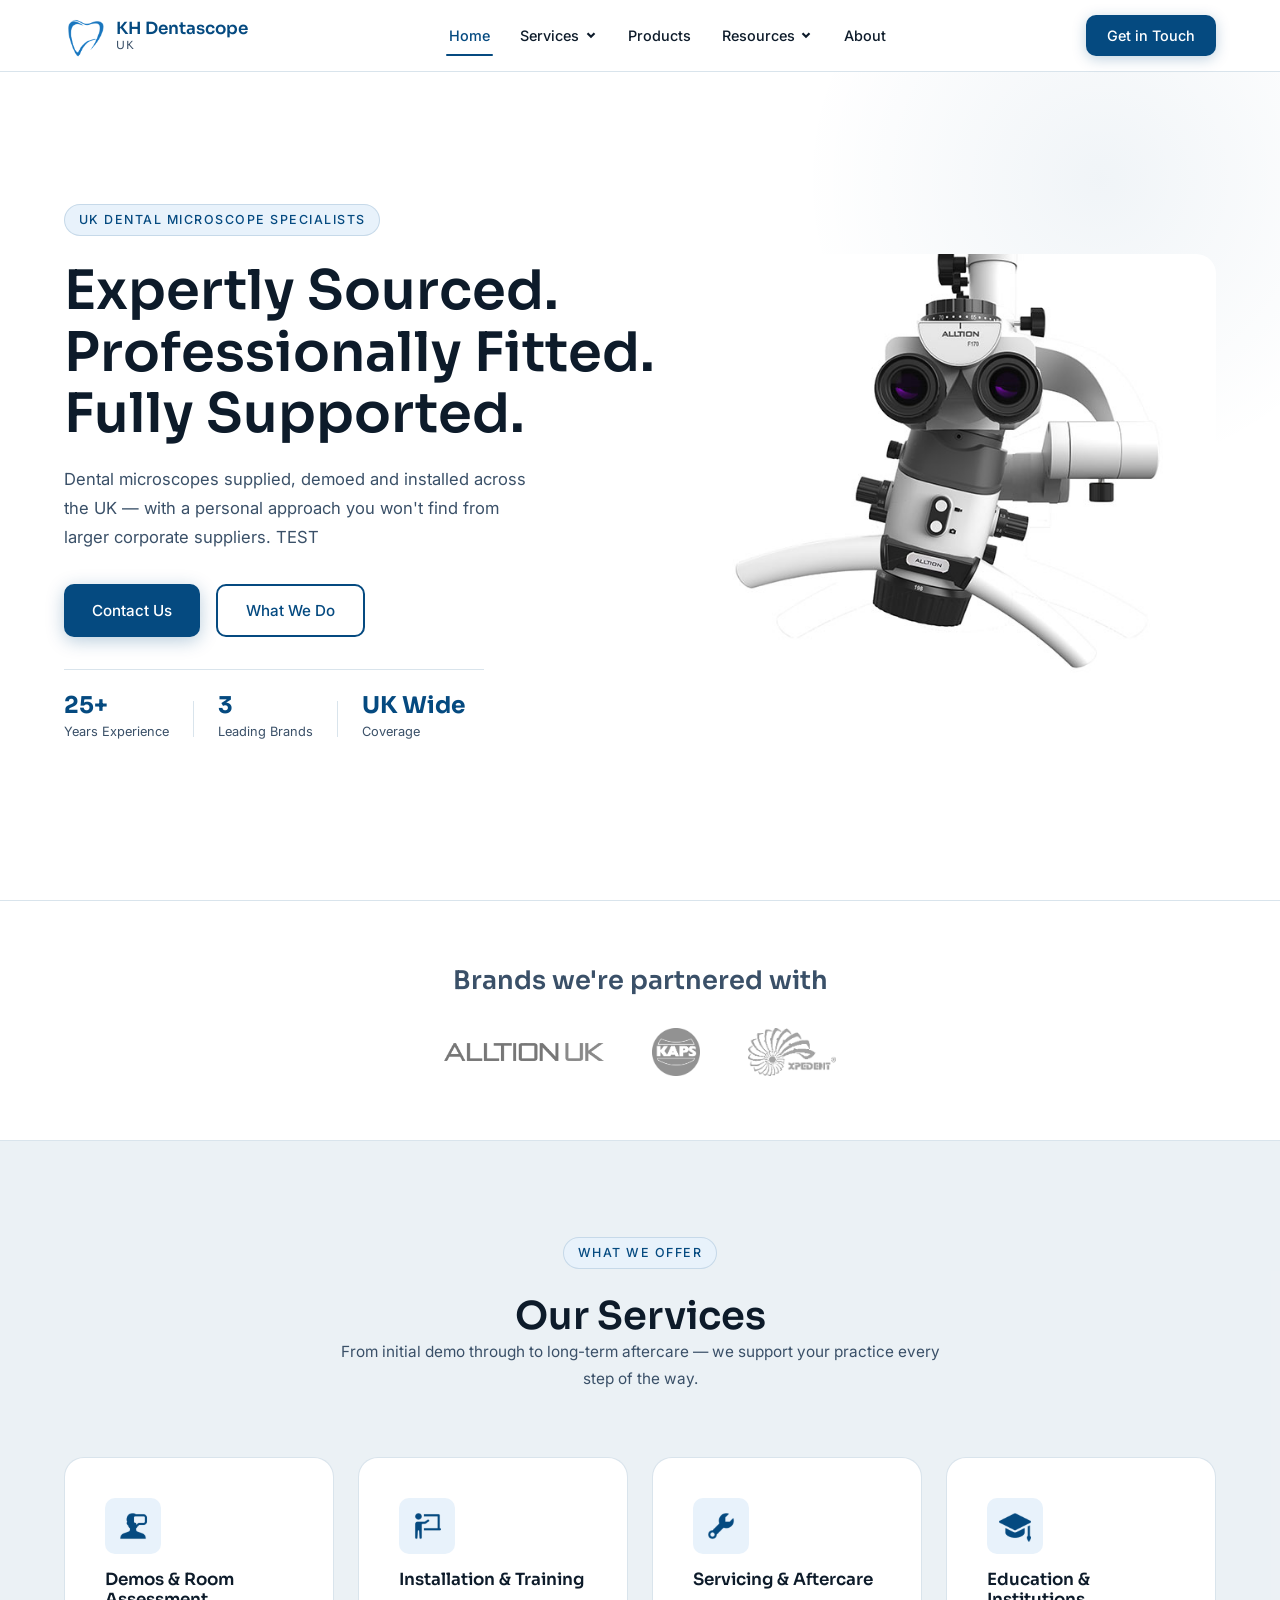
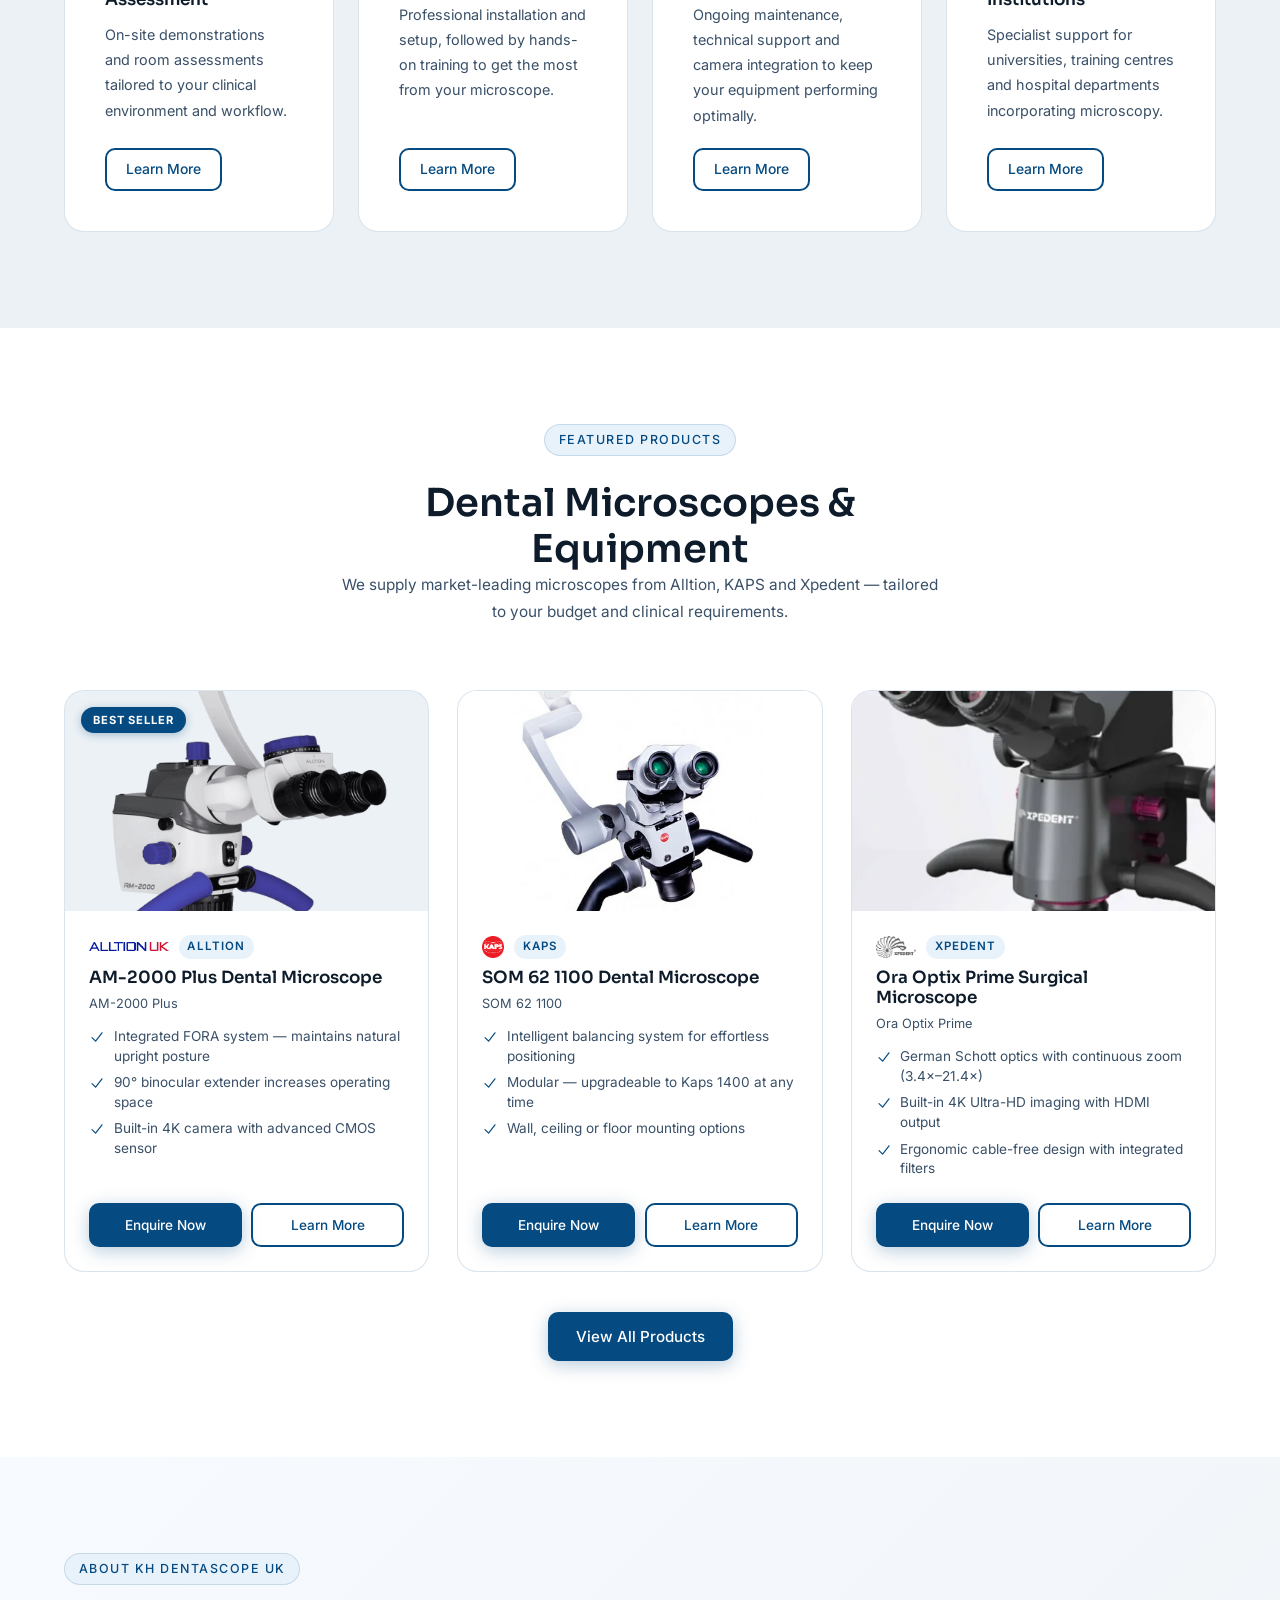
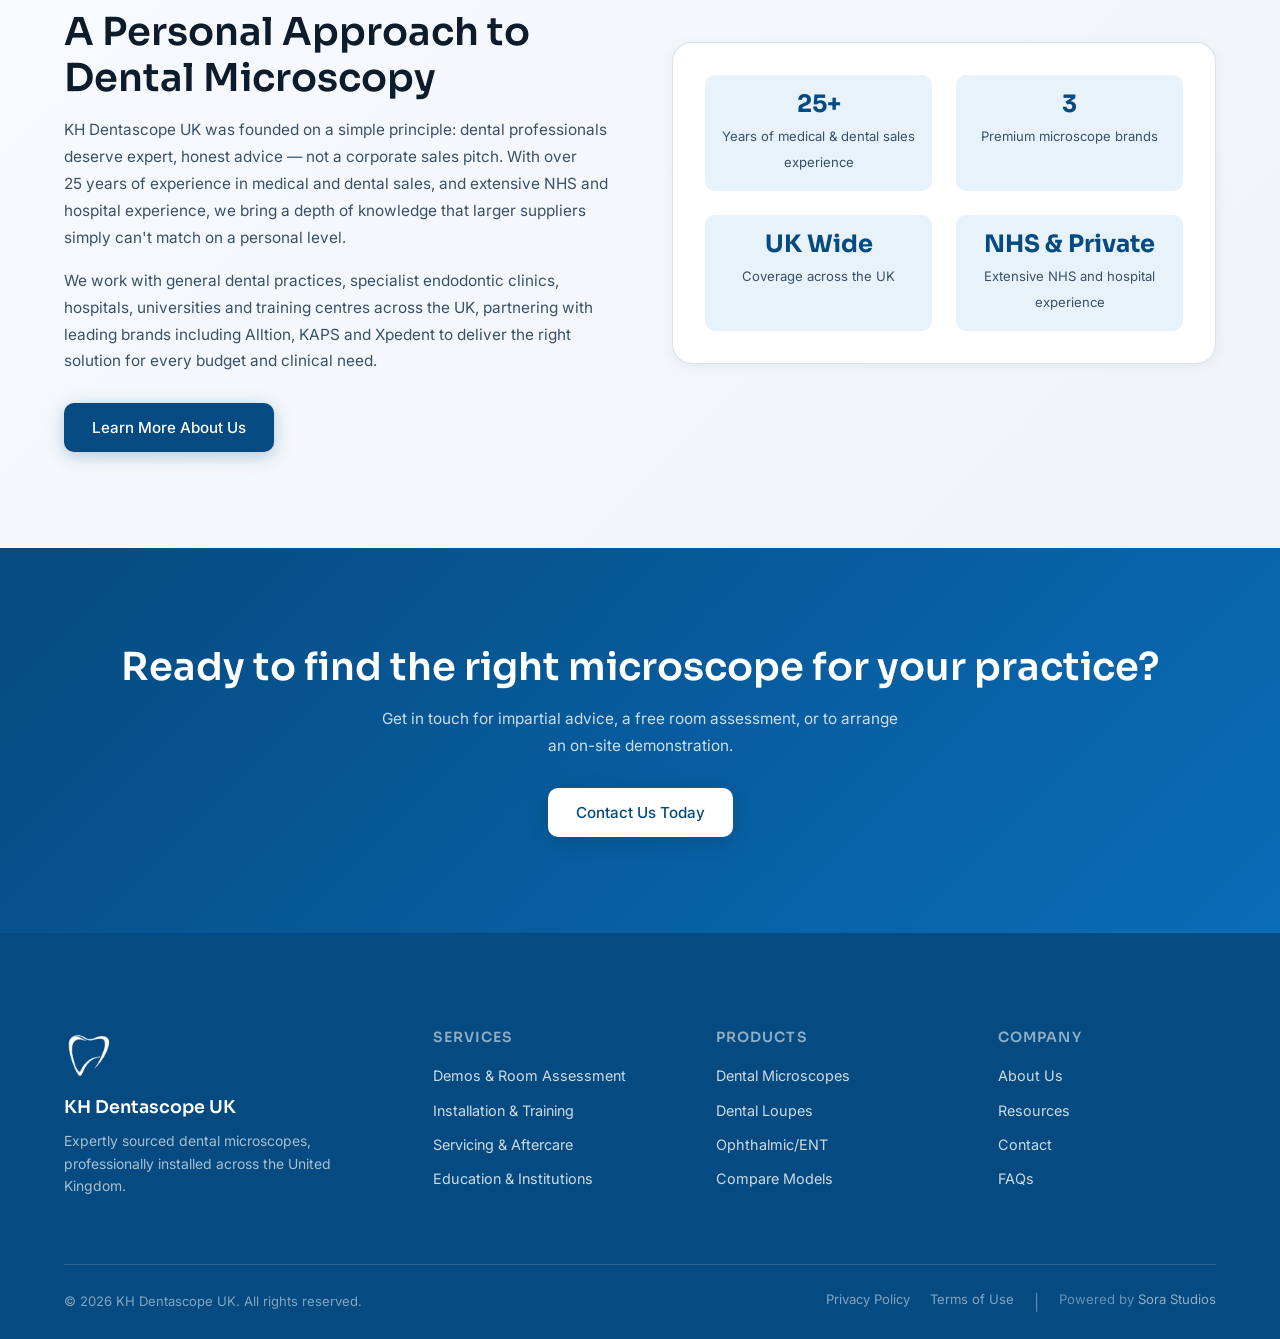
==== commit e7b1f49c: "Update index.html via edit tool (1 change(s))" ====
--- a/index.html
+++ b/index.html
@@ -1,6 +1,5 @@
 <!DOCTYPE html>
-<html lang="en">
-<head>
+<html lang="en"><head>
   <meta charset="UTF-8">
   <meta name="viewport" content="width=device-width, initial-scale=1.0">
   <title>KH Dentascope UK — Dental Microscope Specialists</title>
@@ -11,7 +10,7 @@
   <meta property="og:type" content="website">
   <link rel="canonical" href="https://www.khdentascopeuk.co.uk/">
   <link rel="preconnect" href="https://fonts.googleapis.com">
-  <link rel="preconnect" href="https://fonts.gstatic.com" crossorigin>
+  <link rel="preconnect" href="https://fonts.gstatic.com" crossorigin="">
   <link rel="stylesheet" href="assets/css/global.css">
   <link rel="stylesheet" href="style.css">
   <!-- Structured Data -->
@@ -31,9 +30,7 @@
 
   <!-- PRELOADER -->
   <div id="preloader" aria-hidden="true">
-    <img src="Website Assets/tooth load screen.png"
-         onerror="this.outerHTML='<div class=\'preloader-logo-fallback\'></div>'"
-         class="preloader-logo" alt="Loading KH Dentascope UK">
+    <img src="Website Assets/tooth load screen.png" onerror="this.outerHTML='&lt;div class=\'preloader-logo-fallback\'&gt;&lt;/div&gt;'" class="preloader-logo" alt="Loading KH Dentascope UK">
     <span class="preloader-text">KH Dentascope UK</span>
   </div>
 
@@ -56,8 +53,7 @@
           </h1>
           <p class="hero-desc" data-edit="home.hero.desc" data-edit-label="Hero description">
             Dental microscopes supplied, demoed and installed across the UK&nbsp;—
-            with a personal approach you won't find from larger corporate suppliers.
-          </p>
+            with a personal approach you won't find from larger corporate suppliers. TEST</p>
           <div class="hero-ctas">
             <a href="contact/index.html" class="btn btn-primary">Contact Us</a>
             <a href="#intro" class="btn btn-outline">What We Do</a>
@@ -83,13 +79,7 @@
 
         <!-- Right: image -->
         <div class="hero-image-wrap fade-in fade-in-delay-2">
-          <img
-          src="Website Assets/Products/am5000FORA1.jpg"
-            onerror="this.parentElement.classList.add('hero-img-placeholder')"
-            alt="Dental microscope installed in a dental surgery"
-            class="hero-img"
-            loading="eager"
-            data-edit="home.hero.image" data-edit-label="Hero image" data-edit-type="image">
+          <img src="Website Assets/Products/am5000FORA1.jpg" onerror="this.parentElement.classList.add('hero-img-placeholder')" alt="Dental microscope installed in a dental surgery" class="hero-img" loading="eager" data-edit="home.hero.image" data-edit-label="Hero image" data-edit-type="image">
         </div>
 
       </div>
@@ -101,22 +91,13 @@
         <h2 class="brands-heading fade-in" data-edit="home.brands.heading" data-edit-label="Brands heading">Brands we're partnered with</h2>
         <div class="brands-logos fade-in fade-in-delay-1">
           <a href="https://www.alltion.uk/home" target="_blank" rel="noopener noreferrer">
-            <img src="Website Assets/Brand - Alltion UK.png"
-                 onerror="this.onerror=null;this.style.display='none';this.insertAdjacentHTML('afterend','<span class=\'brand-placeholder\'>Alltion UK</span>')"
-                 alt="Alltion UK — dental microscope brand"
-                 class="brand-logo">
+            <img src="Website Assets/Brand - Alltion UK.png" onerror="this.onerror=null;this.style.display='none';this.insertAdjacentHTML('afterend','&lt;span class=\'brand-placeholder\'&gt;Alltion UK&lt;/span&gt;')" alt="Alltion UK — dental microscope brand" class="brand-logo">
           </a>
           <a href="https://kaps-international.com/en/" target="_blank" rel="noopener noreferrer">
-            <img src="Website Assets/Brand - KAPS.png"
-                 onerror="this.onerror=null;this.style.display='none';this.insertAdjacentHTML('afterend','<span class=\'brand-placeholder\'>KAPS</span>')"
-                 alt="KAPS — dental microscope brand"
-                 class="brand-logo">
+            <img src="Website Assets/Brand - KAPS.png" onerror="this.onerror=null;this.style.display='none';this.insertAdjacentHTML('afterend','&lt;span class=\'brand-placeholder\'&gt;KAPS&lt;/span&gt;')" alt="KAPS — dental microscope brand" class="brand-logo">
           </a>
           <a href="https://www.xpedent.co.uk/" target="_blank" rel="noopener noreferrer">
-            <img src="Website Assets/Brand - Xpedent.png"
-                 onerror="this.onerror=null;this.style.display='none';this.insertAdjacentHTML('afterend','<span class=\'brand-placeholder\'>Xpedent</span>')"
-                 alt="Xpedent — dental microscope brand"
-                 class="brand-logo">
+            <img src="Website Assets/Brand - Xpedent.png" onerror="this.onerror=null;this.style.display='none';this.insertAdjacentHTML('afterend','&lt;span class=\'brand-placeholder\'&gt;Xpedent&lt;/span&gt;')" alt="Xpedent — dental microscope brand" class="brand-logo">
           </a>
         </div>
       </div>
@@ -134,10 +115,7 @@
 
           <div class="service-tile card fade-in fade-in-delay-1">
             <div class="service-icon-wrap">
-              <img src="../Website Assets/Services Icon - Demos.png"
-                   onerror="this.parentElement.innerHTML='<div class=\'icon-fallback\'>🔬</div>'"
-                   alt="" aria-hidden="true" class="service-icon"
-                   data-edit="home.services.tile1.icon" data-edit-label="Demos icon" data-edit-type="image">
+              <img src="Website Assets/Services Icon - Demos.png" onerror="this.parentElement.innerHTML='&lt;div class=\'icon-fallback\'&gt;🔬&lt;/div&gt;'" alt="" aria-hidden="true" class="service-icon" data-edit="home.services.tile1.icon" data-edit-label="Demos icon" data-edit-type="image">
             </div>
             <h3 data-edit="home.services.tile1.title" data-edit-label="Demos title">Demos &amp; Room Assessment</h3>
             <p data-edit="home.services.tile1.desc" data-edit-label="Demos description">On-site demonstrations and room assessments tailored to your clinical environment and workflow.</p>
@@ -146,10 +124,7 @@
 
           <div class="service-tile card fade-in fade-in-delay-2">
             <div class="service-icon-wrap">
-              <img src="../Website Assets/Services Icon - Training.png"
-                   onerror="this.parentElement.innerHTML='<div class=\'icon-fallback\'>🎓</div>'"
-                   alt="" aria-hidden="true" class="service-icon"
-                   data-edit="home.services.tile2.icon" data-edit-label="Training icon" data-edit-type="image">
+              <img src="Website Assets/Services Icon - Training.png" onerror="this.parentElement.innerHTML='&lt;div class=\'icon-fallback\'&gt;🎓&lt;/div&gt;'" alt="" aria-hidden="true" class="service-icon" data-edit="home.services.tile2.icon" data-edit-label="Training icon" data-edit-type="image">
             </div>
             <h3 data-edit="home.services.tile2.title" data-edit-label="Training title">Installation &amp; Training</h3>
             <p data-edit="home.services.tile2.desc" data-edit-label="Training description">Professional installation and setup, followed by hands-on training to get the most from your microscope.</p>
@@ -158,10 +133,7 @@
 
           <div class="service-tile card fade-in fade-in-delay-3">
             <div class="service-icon-wrap">
-              <img src="../Website Assets/Services Icon - Servicing.png"
-                   onerror="this.parentElement.innerHTML='<div class=\'icon-fallback\'>🔧</div>'"
-                   alt="" aria-hidden="true" class="service-icon"
-                   data-edit="home.services.tile3.icon" data-edit-label="Servicing icon" data-edit-type="image">
+              <img src="Website Assets/Services Icon - Servicing.png" onerror="this.parentElement.innerHTML='&lt;div class=\'icon-fallback\'&gt;🔧&lt;/div&gt;'" alt="" aria-hidden="true" class="service-icon" data-edit="home.services.tile3.icon" data-edit-label="Servicing icon" data-edit-type="image">
             </div>
             <h3 data-edit="home.services.tile3.title" data-edit-label="Servicing title">Servicing &amp; Aftercare</h3>
             <p data-edit="home.services.tile3.desc" data-edit-label="Servicing description">Ongoing maintenance, technical support and camera integration to keep your equipment performing optimally.</p>
@@ -170,10 +142,7 @@
 
           <div class="service-tile card fade-in fade-in-delay-4">
             <div class="service-icon-wrap">
-              <img src="../Website Assets/Services Icon - Education.png"
-                   onerror="this.parentElement.innerHTML='<div class=\'icon-fallback\'>🏫</div>'"
-                   alt="" aria-hidden="true" class="service-icon"
-                   data-edit="home.services.tile4.icon" data-edit-label="Education icon" data-edit-type="image">
+              <img src="Website Assets/Services Icon - Education.png" onerror="this.parentElement.innerHTML='&lt;div class=\'icon-fallback\'&gt;🏫&lt;/div&gt;'" alt="" aria-hidden="true" class="service-icon" data-edit="home.services.tile4.icon" data-edit-label="Education icon" data-edit-type="image">
             </div>
             <h3 data-edit="home.services.tile4.title" data-edit-label="Education title">Education &amp; Institutions</h3>
             <p data-edit="home.services.tile4.desc" data-edit-label="Education description">Specialist support for universities, training centres and hospital departments incorporating microscopy.</p>
@@ -197,14 +166,11 @@
           <article class="product-card fade-in fade-in-delay-1">
             <span class="product-card-badge">Best Seller</span>
             <div class="product-tile-img-wrap" style="height:220px;">
-              <img src="../Website Assets/Products/am2000plus product image.png"
-                   onerror="this.parentElement.innerHTML='<div class=\'product-tile-img-placeholder\'><span>Image Coming Soon</span></div>'"
-                   alt="AM-2000 Plus Dental Microscope"
-                   class="product-tile-img">
+              <img src="Website Assets/Products/am2000plus product image.png" onerror="this.parentElement.innerHTML='&lt;div class=\'product-tile-img-placeholder\'&gt;&lt;span&gt;Image Coming Soon&lt;/span&gt;&lt;/div&gt;'" alt="AM-2000 Plus Dental Microscope" class="product-tile-img">
             </div>
             <div class="product-card-body">
               <div class="product-card-brand-row">
-                <img src="../Website Assets/Brand - Alltion UK.png" onerror="this.style.display='none'" alt="Alltion UK" class="product-card-brand-logo">
+                <img src="Website Assets/Brand - Alltion UK.png" onerror="this.style.display='none'" alt="Alltion UK" class="product-card-brand-logo">
                 <span class="product-card-brand-badge">Alltion</span>
               </div>
               <h3>AM-2000 Plus Dental Microscope</h3>
@@ -215,7 +181,7 @@
                 <li>Built-in 4K camera with advanced CMOS sensor</li>
               </ul>
               <div class="product-card-ctas">
-                <a href="contact/index.html?enquiry_type=product&message=I would like to know more information and pricing regarding AM-2000 Plus Dental Microscope" class="btn btn-primary btn-sm" style="justify-content:center;">Enquire Now</a>
+                <a href="contact/index.html?enquiry_type=product&amp;message=I would like to know more information and pricing regarding AM-2000 Plus Dental Microscope" class="btn btn-primary btn-sm" style="justify-content:center;">Enquire Now</a>
                   <a href="products/index.html?open=am2000-plus" class="btn btn-outline btn-sm" style="justify-content:center;">Learn More</a>
               </div>
             </div>
@@ -223,14 +189,11 @@
 
           <article class="product-card fade-in fade-in-delay-2">
             <div class="product-tile-img-wrap" style="height:220px;">
-              <img src="../Website Assets/Products/KAPS SOM 621100 Product Image.jpg"
-                   onerror="this.parentElement.innerHTML='<div class=\'product-tile-img-placeholder\'><span>Image Coming Soon</span></div>'"
-                   alt="SOM 62 1100 Dental Microscope"
-                   class="product-tile-img">
+              <img src="Website Assets/Products/KAPS SOM 621100 Product Image.jpg" onerror="this.parentElement.innerHTML='&lt;div class=\'product-tile-img-placeholder\'&gt;&lt;span&gt;Image Coming Soon&lt;/span&gt;&lt;/div&gt;'" alt="SOM 62 1100 Dental Microscope" class="product-tile-img">
             </div>
             <div class="product-card-body">
               <div class="product-card-brand-row">
-                <img src="../Website Assets/Brand - KAPS.png" onerror="this.style.display='none'" alt="Kaps" class="product-card-brand-logo">
+                <img src="Website Assets/Brand - KAPS.png" onerror="this.style.display='none'" alt="Kaps" class="product-card-brand-logo">
                 <span class="product-card-brand-badge">Kaps</span>
               </div>
               <h3>SOM 62 1100 Dental Microscope</h3>
@@ -241,7 +204,7 @@
                 <li>Wall, ceiling or floor mounting options</li>
               </ul>
               <div class="product-card-ctas">
-                <a href="contact/index.html?enquiry_type=product&message=I would like to know more information and pricing regarding SOM 62 1100 Dental Microscope" class="btn btn-primary btn-sm" style="justify-content:center;">Enquire Now</a>
+                <a href="contact/index.html?enquiry_type=product&amp;message=I would like to know more information and pricing regarding SOM 62 1100 Dental Microscope" class="btn btn-primary btn-sm" style="justify-content:center;">Enquire Now</a>
                 <a href="products/index.html?open=kaps-som62-1100" class="btn btn-outline btn-sm" style="justify-content:center;">Learn More</a>
               </div>
             </div>
@@ -249,11 +212,11 @@
 
           <article class="product-card fade-in fade-in-delay-3">
             <div class="product-tile-img-wrap" style="height:220px;">
-              <img src="../Website Assets/Products/Ora Optix Prime prodcut Image.png" onerror="this.parentElement.innerHTML='<div class=\'product-tile-img-placeholder\'><span>Image Coming Soon</span></div>'" alt="Ora Optix Prime Surgical Microscope" class="product-tile-img">
+              <img src="Website Assets/Products/Ora Optix Prime prodcut Image.png" onerror="this.parentElement.innerHTML='&lt;div class=\'product-tile-img-placeholder\'&gt;&lt;span&gt;Image Coming Soon&lt;/span&gt;&lt;/div&gt;'" alt="Ora Optix Prime Surgical Microscope" class="product-tile-img">
             </div>
             <div class="product-card-body">
               <div class="product-card-brand-row">
-                <img src="../Website Assets/Brand - Xpedent.png" onerror="this.style.display='none'" alt="Xpedent" class="product-card-brand-logo">
+                <img src="Website Assets/Brand - Xpedent.png" onerror="this.style.display='none'" alt="Xpedent" class="product-card-brand-logo">
                 <span class="product-card-brand-badge">Xpedent</span>
               </div>
               <h3>Ora Optix Prime Surgical Microscope</h3>
@@ -264,7 +227,7 @@
                 <li>Ergonomic cable-free design with integrated filters</li>
               </ul>
               <div class="product-card-ctas">
-                <a href="contact/index.html?enquiry_type=product&message=I would like to know more information and pricing regarding Ora Optix Prime Surgical Microscope" class="btn btn-primary btn-sm" style="justify-content:center;">Enquire Now</a>
+                <a href="contact/index.html?enquiry_type=product&amp;message=I would like to know more information and pricing regarding Ora Optix Prime Surgical Microscope" class="btn btn-primary btn-sm" style="justify-content:center;">Enquire Now</a>
                 <a href="products/index.html?open=ora-optix-prime" class="btn btn-outline btn-sm" style="justify-content:center;">Learn More</a>
               </div>
             </div>
@@ -334,5 +297,6 @@
 
   <script src="assets/js/global.js"></script>
   <script src="script.js"></script>
-</body>
-</html>
+
+
+</body></html>
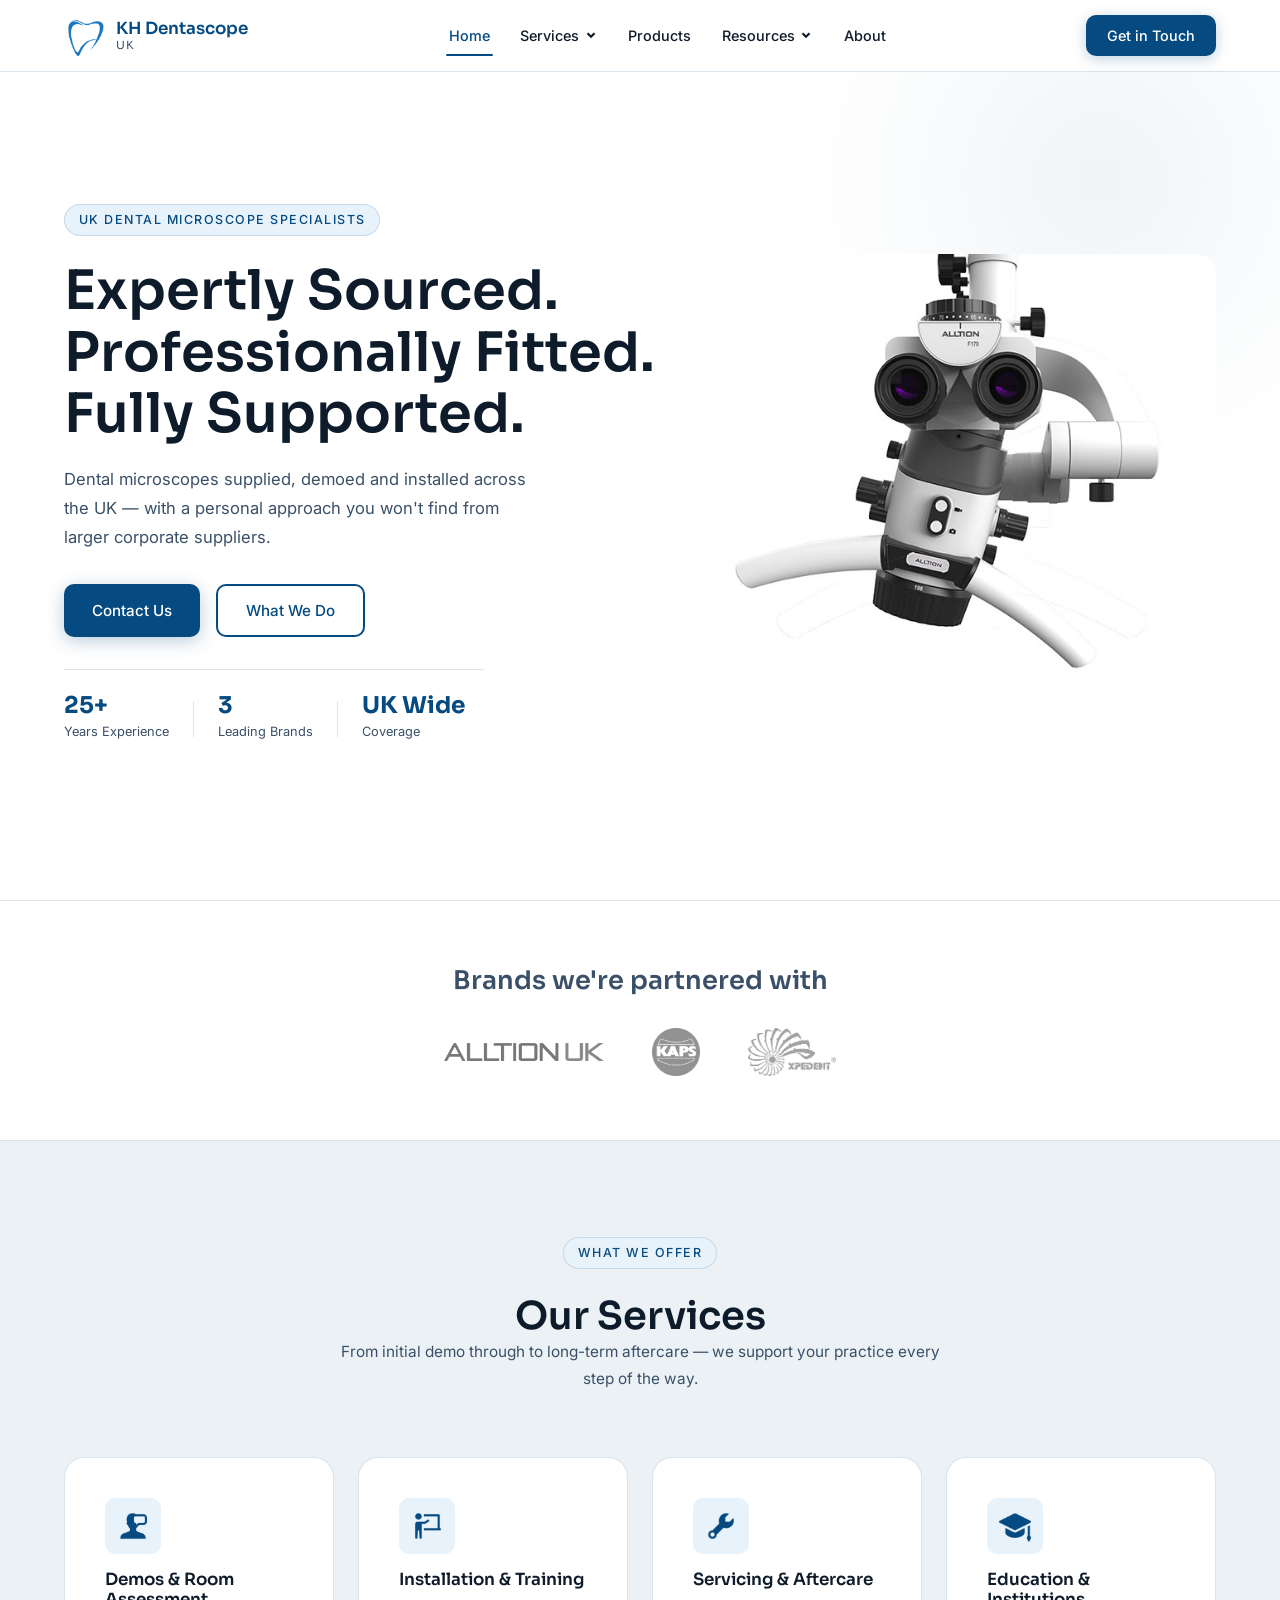
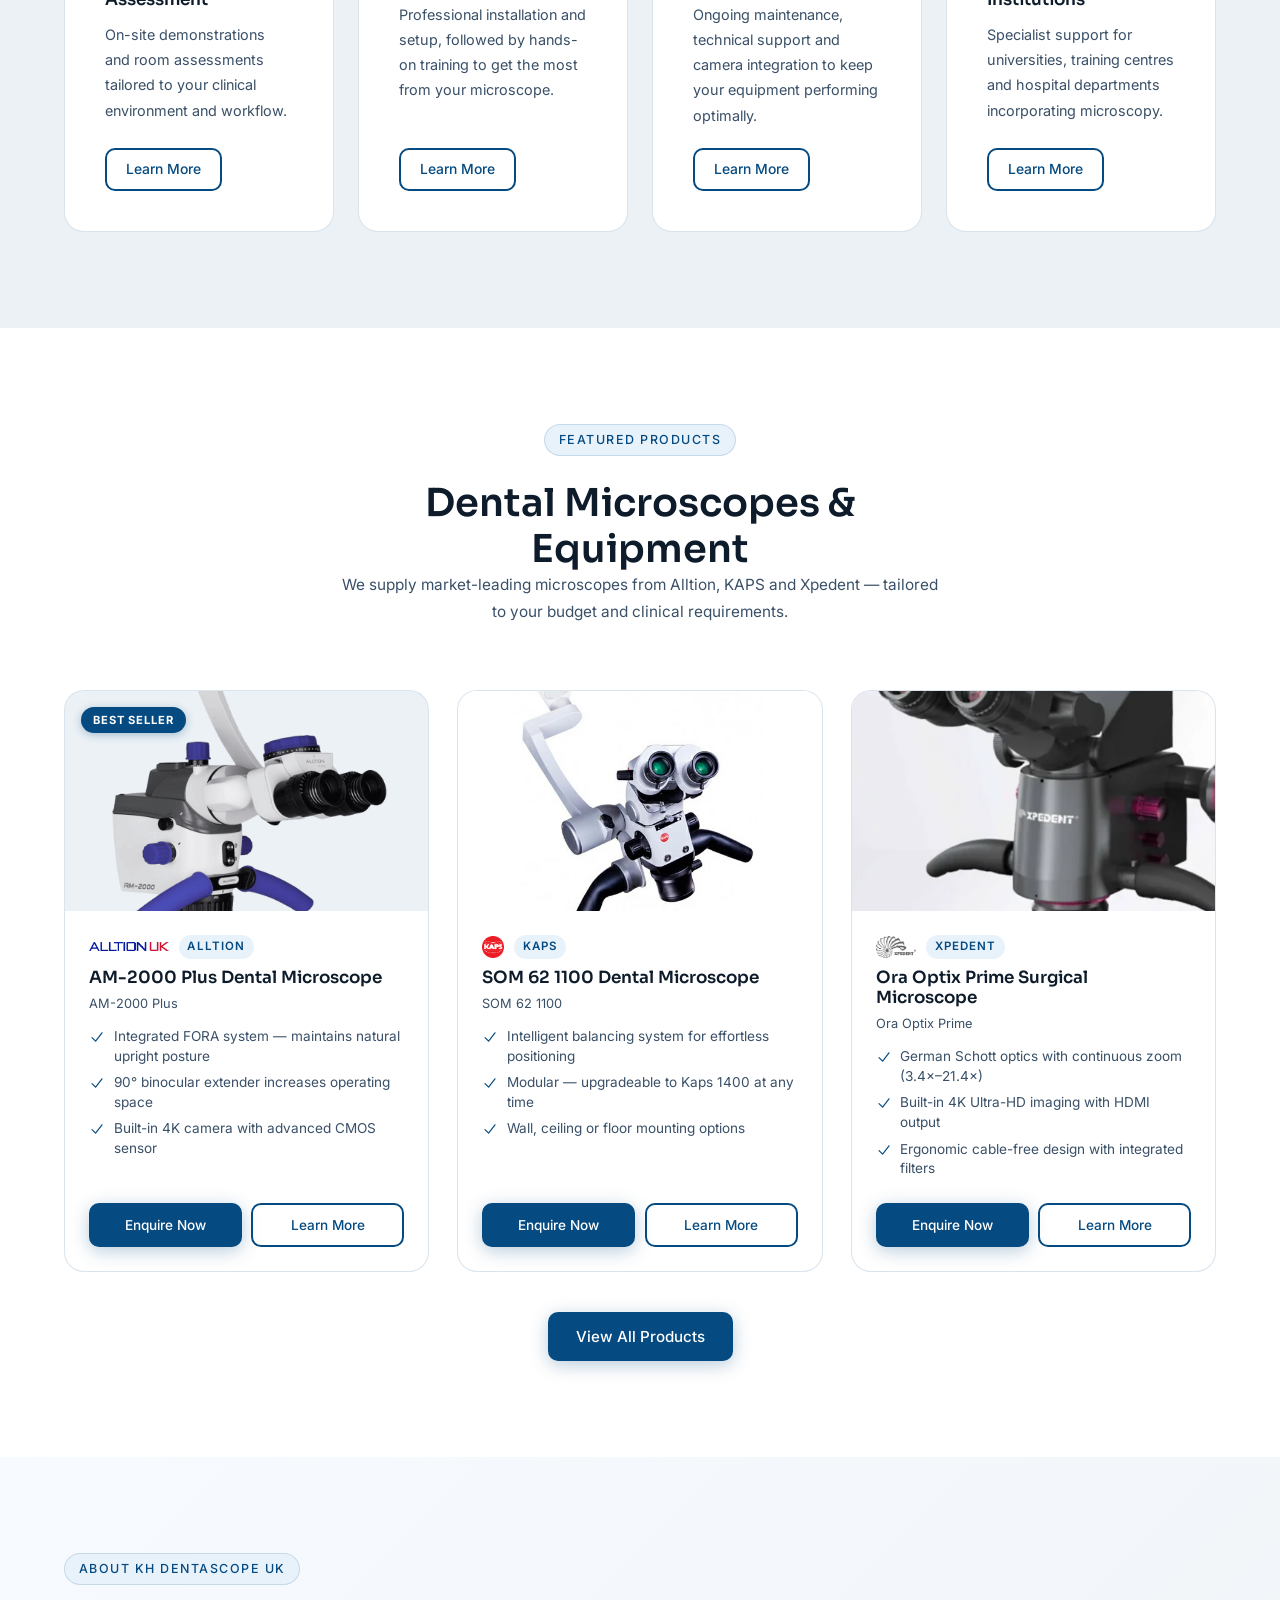
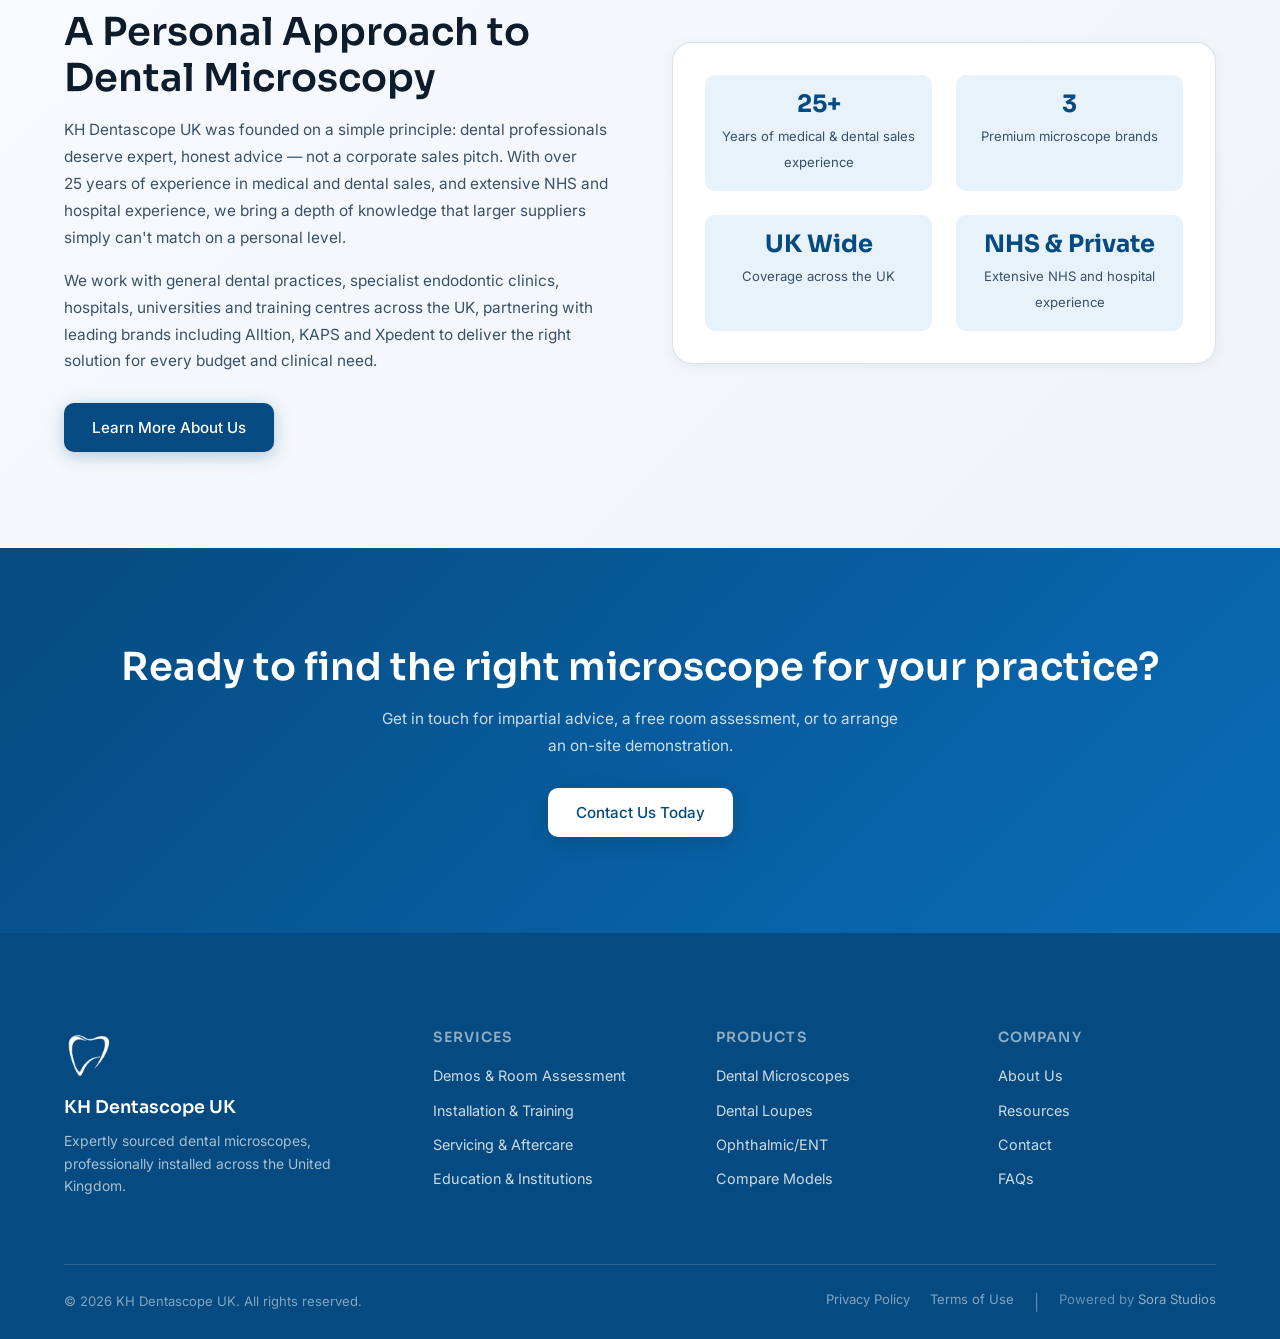
==== commit db7a91e7: "Update index.html via edit tool (1 change(s))" ====
--- a/index.html
+++ b/index.html
@@ -53,7 +53,7 @@
           </h1>
           <p class="hero-desc" data-edit="home.hero.desc" data-edit-label="Hero description">
             Dental microscopes supplied, demoed and installed across the UK&nbsp;—
-            with a personal approach you won't find from larger corporate suppliers. TEST</p>
+            with a personal approach you won't find from larger corporate suppliers.</p>
           <div class="hero-ctas">
             <a href="contact/index.html" class="btn btn-primary">Contact Us</a>
             <a href="#intro" class="btn btn-outline">What We Do</a>
